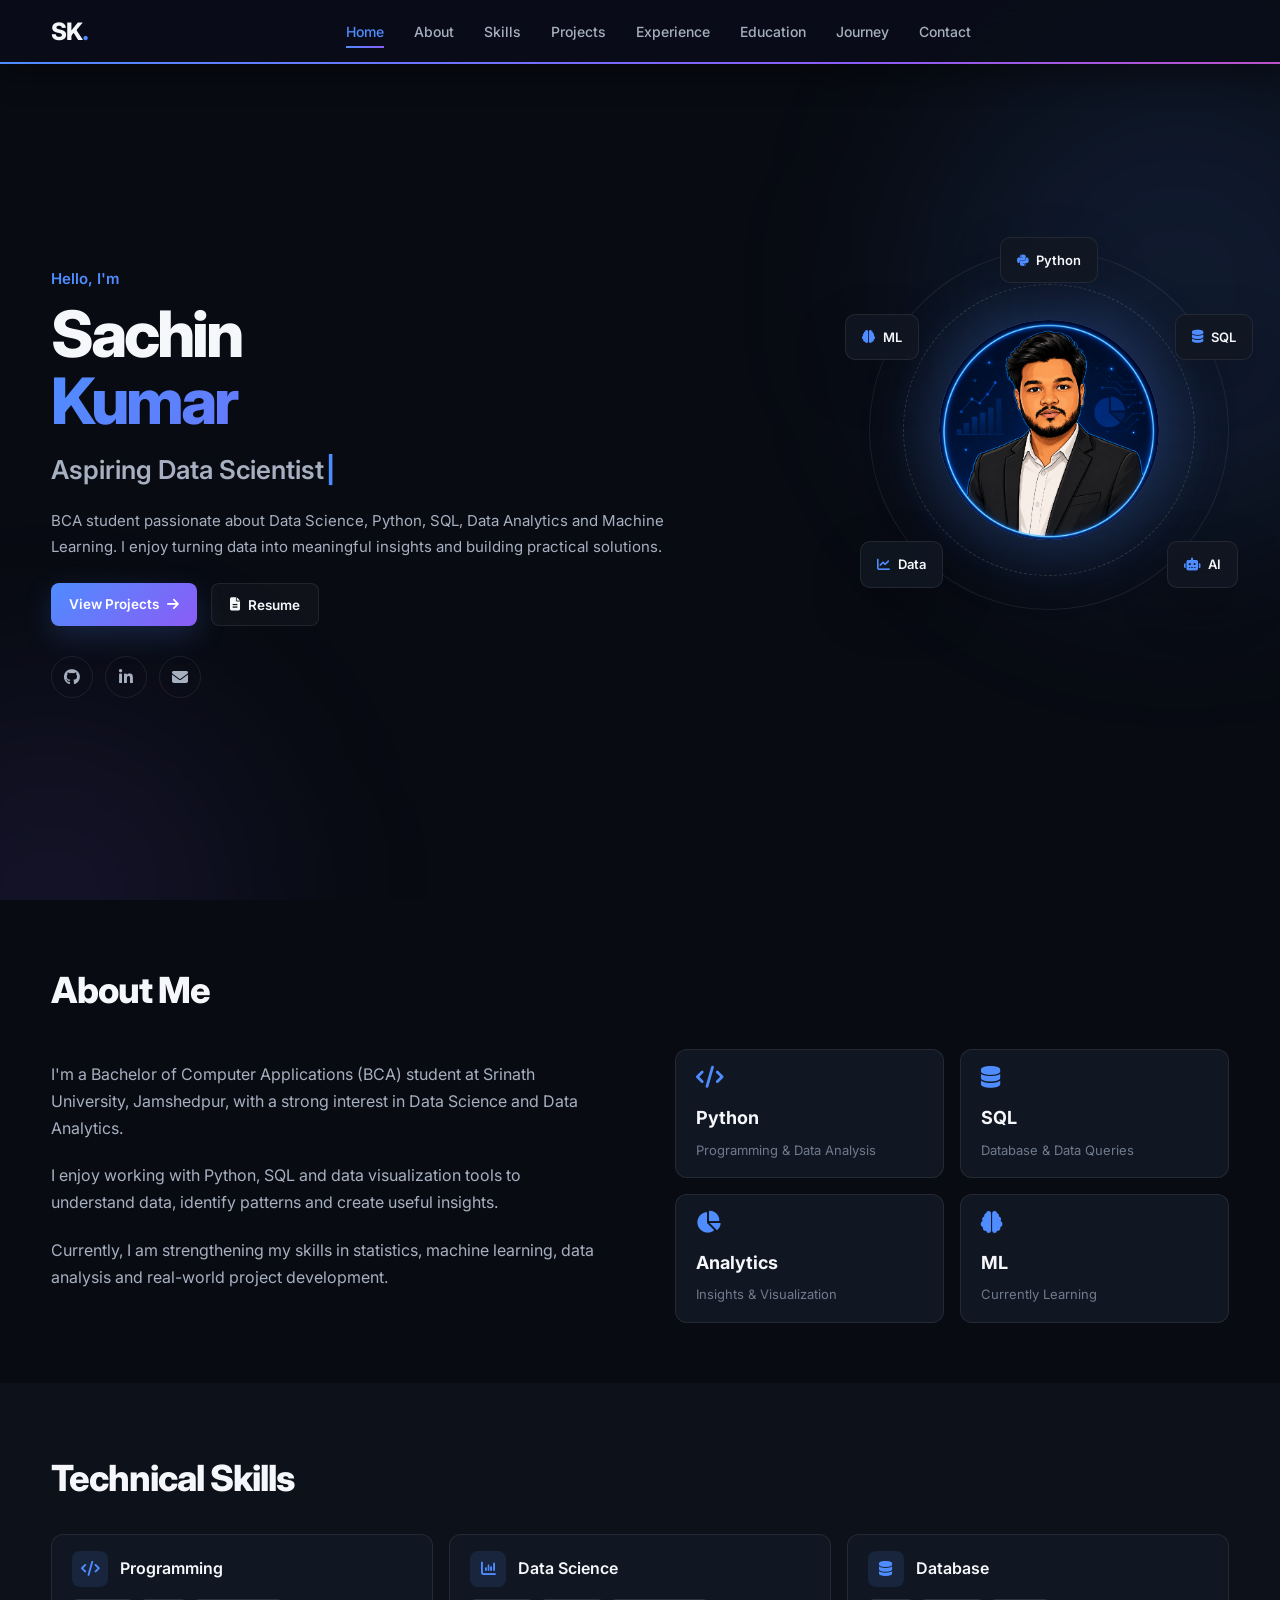
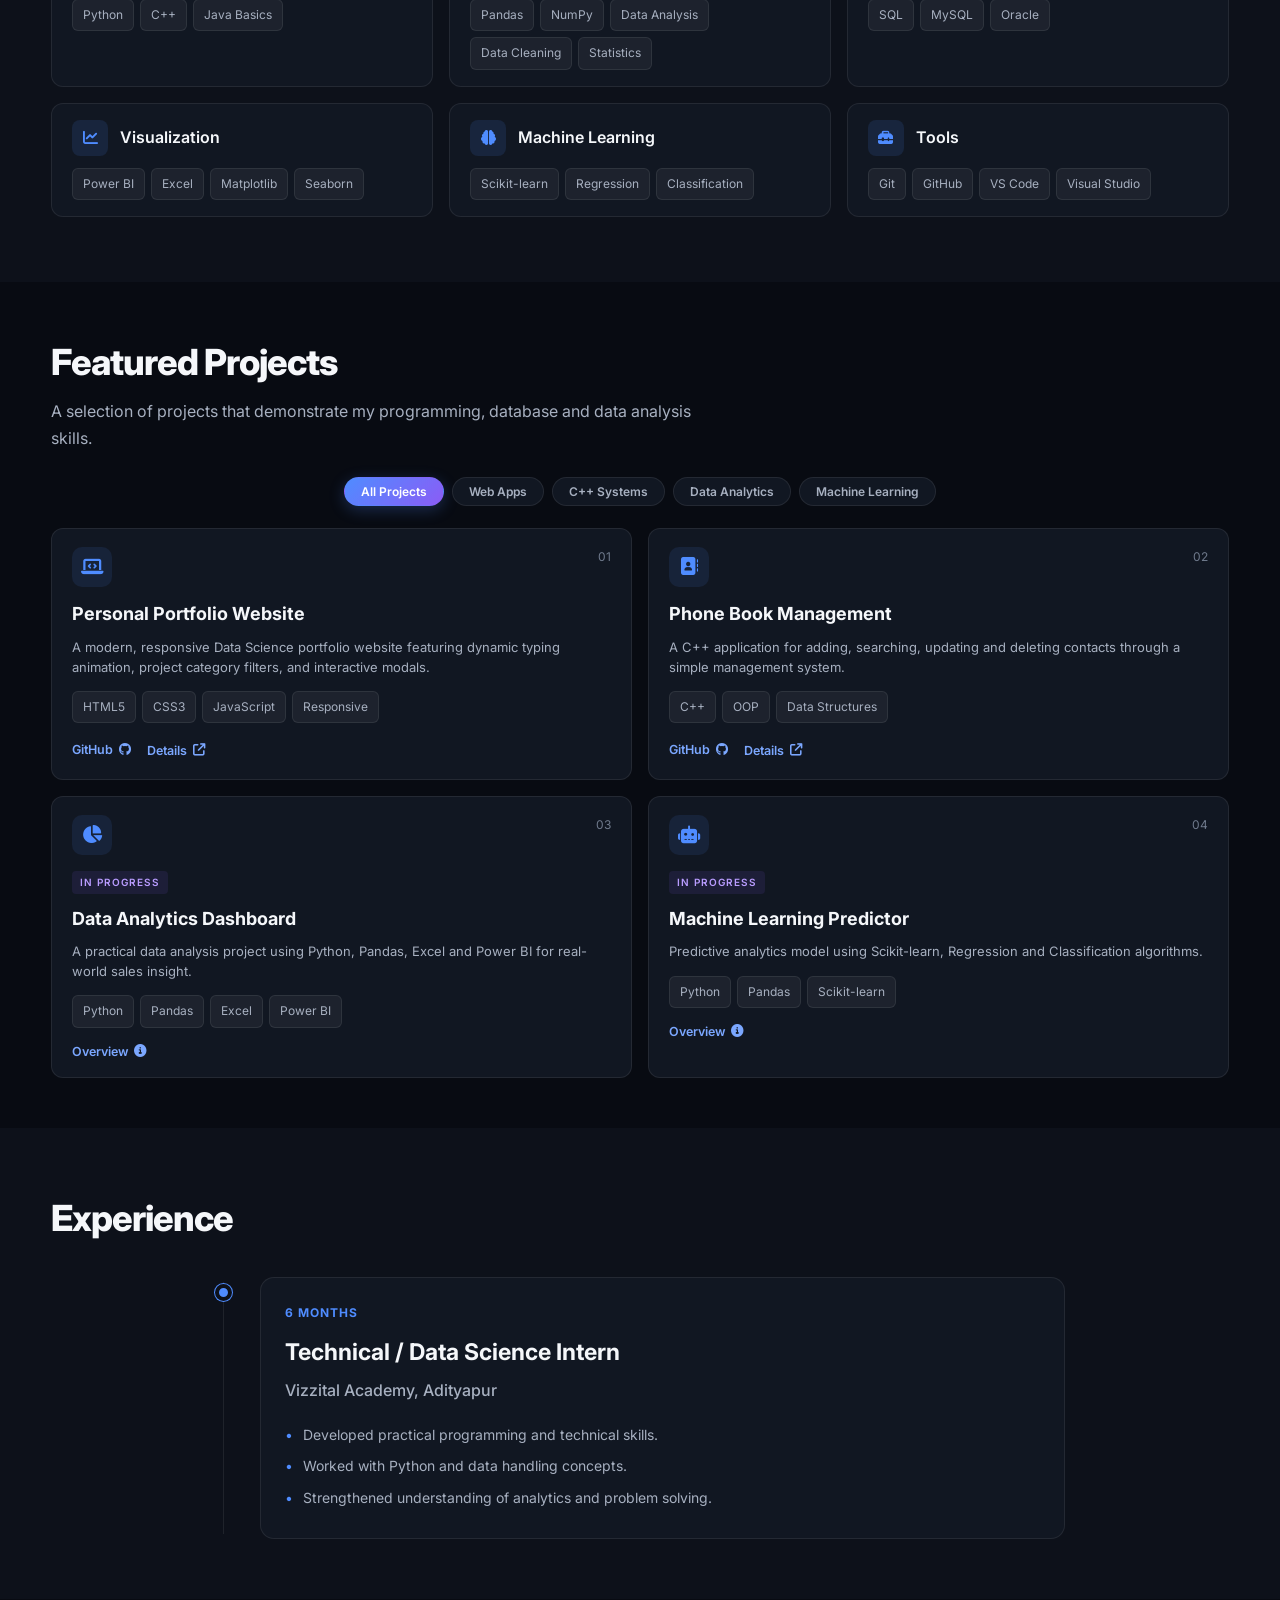
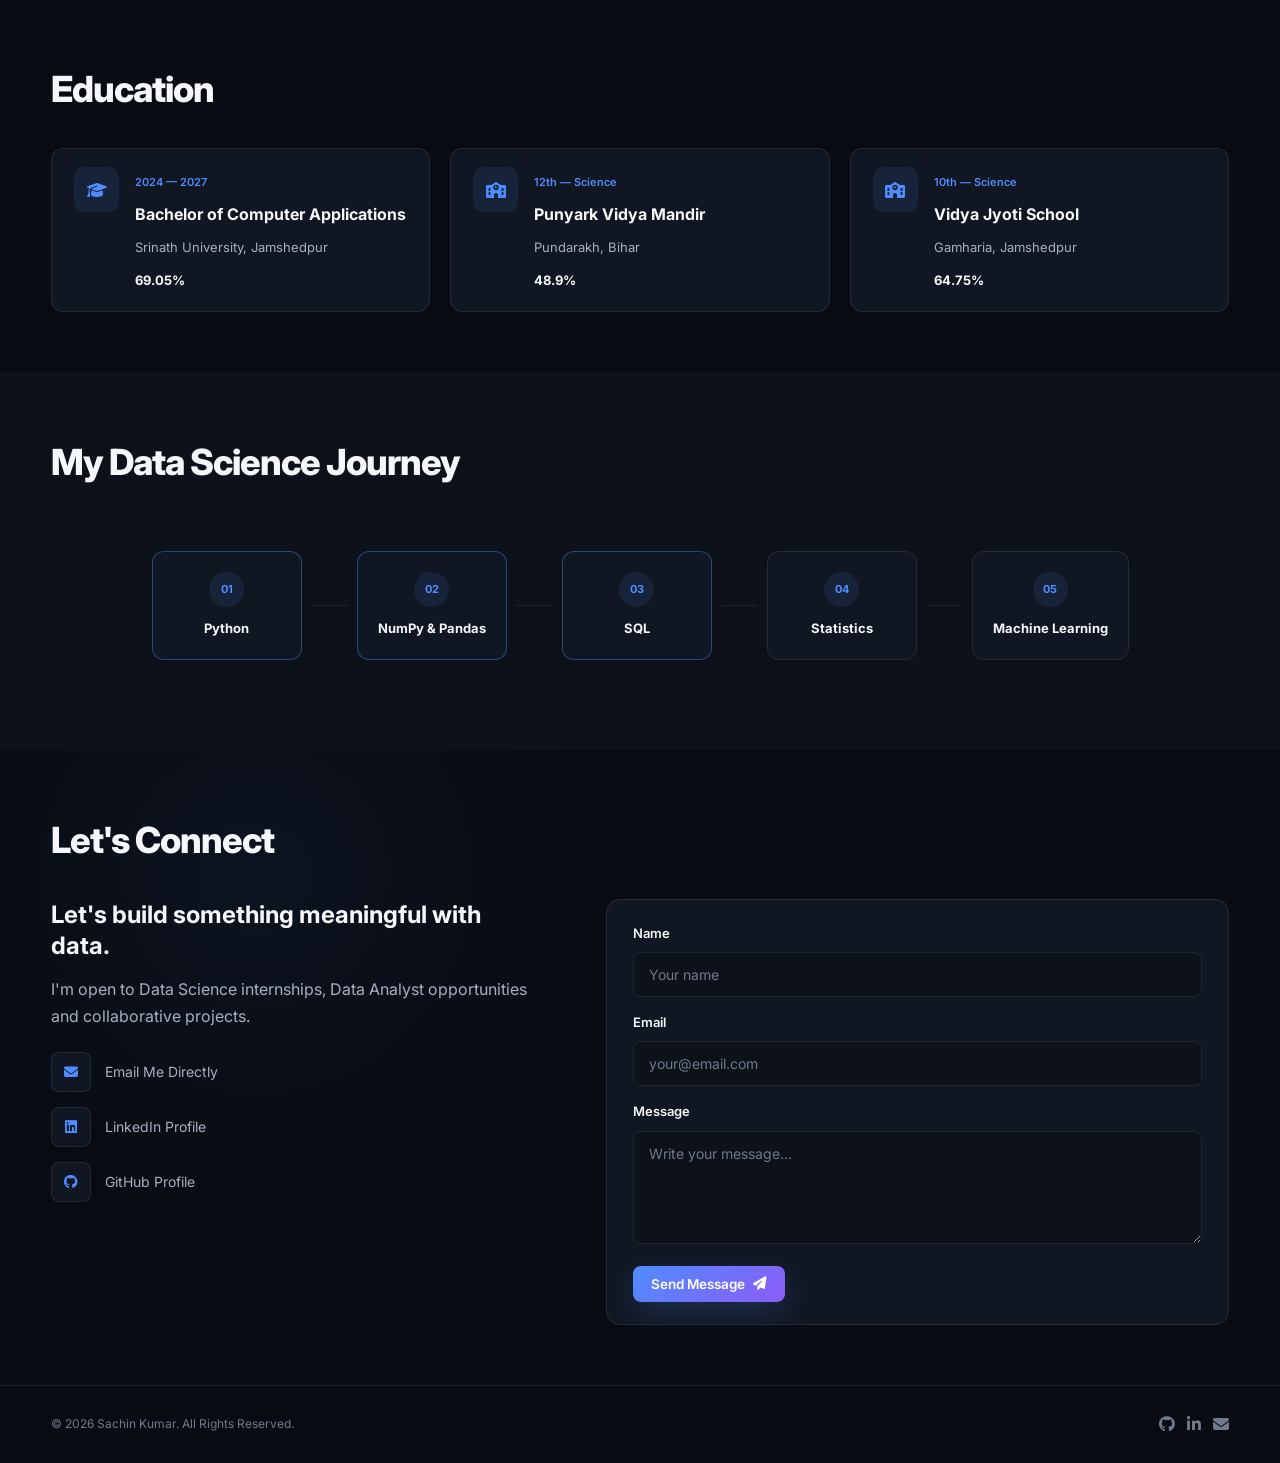
==== index.html @ be19ca69 "updeted links" ====
<!DOCTYPE html>
<html lang="en">

<head>
    <meta charset="UTF-8">
    <meta name="viewport" content="width=device-width, initial-scale=1.0">

    <meta name="description"
        content="Sachin Kumar - Aspiring Data Scientist, BCA Student, Python, SQL and Data Analytics enthusiast.">

    <meta name="keywords" content="Sachin Kumar, Data Scientist, Data Analyst, Python, SQL, Power BI, Machine Learning">

    <meta name="author" content="Sachin Kumar">

    <title>Sachin Kumar | Aspiring Data Scientist</title>

    <!-- Google Font -->
    <link rel="preconnect" href="https://fonts.googleapis.com">
    <link rel="preconnect" href="https://fonts.gstatic.com" crossorigin>
    <link href="https://fonts.googleapis.com/css2?family=Inter:wght@400;500;600;700;800&display=swap" rel="stylesheet">

    <!-- Font Awesome -->
    <link rel="stylesheet" href="https://cdnjs.cloudflare.com/ajax/libs/font-awesome/6.5.2/css/all.min.css">

    <!-- Favicon -->
    <link rel="icon" type="image/svg+xml" href="data:image/svg+xml,<svg xmlns='http://www.w3.org/2000/svg' viewBox='0 0 100 100'><text y='.9em' font-size='90'>📊</text></svg>">

    <!-- CSS -->
    <link rel="stylesheet" href="style.css">
    <!-- SCRIPT -->
    <script src="script.js" defer></script>
</head>

<body>

    <!-- ================= NAVBAR ================= -->

    <header class="header">

        <nav class="navbar container">

            <a href="#home" class="logo">
                SK<span>.</span>
            </a>

            <ul class="nav-links">

                <li><a href="#home" class="active">Home</a></li>
                <li><a href="#about">About</a></li>
                <li><a href="#skills">Skills</a></li>
                <li><a href="#projects">Projects</a></li>
                <li><a href="#experience">Experience</a></li>
                <li><a href="#education">Education</a></li>
                <li><a href="#journey">Journey</a></li>
                <li><a href="#contact">Contact</a></li>

            </ul>

            <div class="nav-actions">
                <button class="menu-btn" aria-label="Open Menu">
                    <i class="fa-solid fa-bars"></i>
                </button>
            </div>

        </nav>

    </header>


    <!-- ================= HERO ================= -->

    <main>

        <section id="home" class="hero">

            <div class="container hero-content">

                <div class="hero-text">

                    <p class="hero-intro">
                        Hello, I'm
                    </p>

                    <h1>
                        Sachin <span>Kumar</span>
                    </h1>

                    <h2>
                        <span id="typed-text">Aspiring Data Scientist</span><span class="typed-cursor">|</span>
                    </h2>

                    <p class="hero-description">
                        BCA student passionate about Data Science, Python,
                        SQL, Data Analytics and Machine Learning. I enjoy
                        turning data into meaningful insights and building
                        practical solutions.
                    </p>

                    <div class="hero-buttons">

                        <a href="#projects" class="btn btn-primary">
                            View Projects
                            <i class="fa-solid fa-arrow-right"></i>
                        </a>

                        <button id="open-resume-btn" class="btn btn-outline" aria-label="View Resume">
                            <i class="fa-solid fa-file-lines"></i>
                            Resume
                        </button>

                    </div>

                    <div class="social-links">

                        <a href="https://github.com/kumarsachin8207548606-ship-it" aria-label="GitHub" target="_blank"
                            rel="noopener noreferrer">
                            <i class="fa-brands fa-github"></i>
                        </a>

                        <a href="https://www.linkedin.com/in/sachin-kumar-235920398/" aria-label="LinkedIn" target="_blank"
                            rel="noopener noreferrer">


                            <i class="fa-brands fa-linkedin-in"></i>
                        </a>

                        <a href="mailto:kumarsachin8207548606@gmail.com" aria-label="Email">
                            <i class="fa-solid fa-envelope"></i>
                        </a>

                    </div>

                </div>


                <!-- Hero Visual -->

                <div class="hero-visual">

                    <div class="profile-card">

                        <div class="profile-circle">

                            <img src="./images/character.png" alt="Sachin Kumar" class="character-img">

                        </div>

                        <div class="floating-card card-python">
                            <i class="fa-brands fa-python"></i>
                            Python
                        </div>

                        <div class="floating-card card-ML">
                            <i class="fa-solid fa-brain"></i>
                            ML
                        </div>

                        <div class="floating-card card-sql">
                            <i class="fa-solid fa-database"></i>
                            SQL
                        </div>

                        <div class="floating-card card-data">
                            <i class="fa-solid fa-chart-line"></i>
                            Data
                        </div>
                        <div class="floating-card card-AI">
                            <i class="fa-solid fa-robot"></i>
                            AI
                        </div>

                    </div>

                </div>

            </div>

        </section>


        <!-- ================= ABOUT ================= -->

        <section id="about" class="section">

            <div class="container">

                <div class="section-heading">

                    <h2>About Me</h2>

                </div>

                <div class="about-grid">

                    <div class="about-text">

                        <p>
                            I'm a Bachelor of Computer Applications (BCA)
                            student at Srinath University, Jamshedpur,
                            with a strong interest in Data Science and
                            Data Analytics.
                        </p>

                        <p>
                            I enjoy working with Python, SQL and data
                            visualization tools to understand data,
                            identify patterns and create useful insights.
                        </p>

                        <p>
                            Currently, I am strengthening my skills in
                            statistics, machine learning, data analysis
                            and real-world project development.
                        </p>

                    </div>

                    <div class="about-highlights">

                        <div class="highlight-card">

                            <i class="fa-solid fa-code"></i>

                            <h3>Python</h3>

                            <p>
                                Programming & Data Analysis
                            </p>

                        </div>

                        <div class="highlight-card">

                            <i class="fa-solid fa-database"></i>

                            <h3>SQL</h3>

                            <p>
                                Database & Data Queries
                            </p>

                        </div>

                        <div class="highlight-card">

                            <i class="fa-solid fa-chart-pie"></i>

                            <h3>Analytics</h3>

                            <p>
                                Insights & Visualization
                            </p>

                        </div>

                        <div class="highlight-card">

                            <i class="fa-solid fa-brain"></i>

                            <h3>ML</h3>

                            <p>
                                Currently Learning
                            </p>

                        </div>

                    </div>

                </div>

            </div>

        </section>


        <!-- ================= SKILLS ================= -->

        <section id="skills" class="section section-dark">

            <div class="container">

                <div class="section-heading">

                    <h2>Technical Skills</h2>

                </div>

                <div class="skills-grid">

                    <div class="skill-category">
                        <div class="skill-header">
                            <div class="skill-icon">
                                <i class="fa-solid fa-code"></i>
                            </div>
                            <h3>Programming</h3>
                        </div>
                        <div class="skill-tags">
                            <span>Python</span>
                            <span>C++</span>
                            <span>Java Basics</span>
                        </div>
                    </div>

                    <div class="skill-category">
                        <div class="skill-header">
                            <div class="skill-icon">
                                <i class="fa-solid fa-chart-column"></i>
                            </div>
                            <h3>Data Science</h3>
                        </div>
                        <div class="skill-tags">
                            <span>Pandas</span>
                            <span>NumPy</span>
                            <span>Data Analysis</span>
                            <span>Data Cleaning</span>
                            <span>Statistics</span>
                        </div>
                    </div>

                    <div class="skill-category">
                        <div class="skill-header">
                            <div class="skill-icon">
                                <i class="fa-solid fa-database"></i>
                            </div>
                            <h3>Database</h3>
                        </div>
                        <div class="skill-tags">
                            <span>SQL</span>
                            <span>MySQL</span>
                            <span>Oracle</span>
                        </div>
                    </div>

                    <div class="skill-category">
                        <div class="skill-header">
                            <div class="skill-icon">
                                <i class="fa-solid fa-chart-line"></i>
                            </div>
                            <h3>Visualization</h3>
                        </div>
                        <div class="skill-tags">
                            <span>Power BI</span>
                            <span>Excel</span>
                            <span>Matplotlib</span>
                            <span>Seaborn</span>
                        </div>
                    </div>

                    <div class="skill-category">
                        <div class="skill-header">
                            <div class="skill-icon">
                                <i class="fa-solid fa-brain"></i>
                            </div>
                            <h3>Machine Learning</h3>
                        </div>
                        <div class="skill-tags">
                            <span>Scikit-learn</span>
                            <span>Regression</span>
                            <span>Classification</span>
                        </div>
                    </div>

                    <div class="skill-category">
                        <div class="skill-header">
                            <div class="skill-icon">
                                <i class="fa-solid fa-toolbox"></i>
                            </div>
                            <h3>Tools</h3>
                        </div>
                        <div class="skill-tags">
                            <span>Git</span>
                            <span>GitHub</span>
                            <span>VS Code</span>
                            <span>Visual Studio</span>
                        </div>
                    </div>

                </div>

            </div>

        </section>


        <!-- ================= PROJECTS ================= -->

        <section id="projects" class="section">

            <div class="container">

                <div class="section-heading">

                    <h2>Featured Projects</h2>

                </div>

                <p class="section-description">
                    A selection of projects that demonstrate my
                    programming, database and data analysis skills.
                </p>

                <!-- Project Filters -->
                <div class="project-filters">
                    <button class="filter-btn active" data-filter="all">All Projects</button>
                    <button class="filter-btn" data-filter="web">Web Apps</button>
                    <button class="filter-btn" data-filter="cpp">C++ Systems</button>
                    <button class="filter-btn" data-filter="data">Data Analytics</button>
                    <button class="filter-btn" data-filter="ml">Machine Learning</button>
                </div>


                <div class="projects-grid">


                    <!-- Project 1 -->

                    <article class="project-card" data-category="web">

                        <div class="project-number">
                            01
                        </div>

                        <div class="project-icon">
                            <i class="fa-solid fa-laptop-code"></i>
                        </div>

                        <h3>
                            Personal Portfolio Website
                        </h3>

                        <p>
                            A modern, responsive Data Science portfolio website
                            featuring dynamic typing animation, project category filters, and interactive modals.
                        </p>

                        <div class="project-tech">

                            <span>HTML5</span>
                            <span>CSS3</span>
                            <span>JavaScript</span>
                            <span>Responsive</span>

                        </div>

                        <div class="project-links">

                            <a href="https://github.com/Sachinkr606/Sachinkr606.github.io" class="project-link" target="_blank" rel="noopener noreferrer">
                                GitHub
                                <i class="fa-brands fa-github"></i>
                            </a>

                            <button class="project-link open-modal-btn" data-project="p1" style="background:none;border:none;cursor:pointer;">
                                Details
                                <i class="fa-solid fa-arrow-up-right-from-square"></i>
                            </button>

                        </div>

                    </article>


                    <!-- Project 2 -->

                    <article class="project-card" data-category="cpp">

                        <div class="project-number">
                            02
                        </div>

                        <div class="project-icon">
                            <i class="fa-solid fa-address-book"></i>
                        </div>

                        <h3>
                            Phone Book Management
                        </h3>

                        <p>
                            A C++ application for adding, searching,
                            updating and deleting contacts through
                            a simple management system.
                        </p>

                        <div class="project-tech">

                            <span>C++</span>
                            <span>OOP</span>
                            <span>Data Structures</span>

                        </div>

                        <div class="project-links">

                            <a href="https://github.com/Sachinkr606/PhoneBook-Management-System.git" class="project-link" target="_blank" rel="noopener noreferrer">
                                GitHub
                                <i class="fa-brands fa-github"></i>
                            </a>

                            <button class="project-link open-modal-btn" data-project="p2" style="background:none;border:none;cursor:pointer;">
                                Details
                                <i class="fa-solid fa-arrow-up-right-from-square"></i>
                            </button>

                        </div>

                    </article>


                    <!-- Project 3 -->

                    <article class="project-card coming-soon" data-category="data">

                        <div class="project-number">
                            03
                        </div>

                        <div class="project-icon">
                            <i class="fa-solid fa-chart-pie"></i>
                        </div>

                        <span class="status">
                            In Progress
                        </span>

                        <h3>
                            Data Analytics Dashboard
                        </h3>

                        <p>
                            A practical data analysis project using
                            Python, Pandas, Excel and Power BI for real-world sales insight.
                        </p>

                        <div class="project-tech">

                            <span>Python</span>
                            <span>Pandas</span>
                            <span>Excel</span>
                            <span>Power BI</span>

                        </div>

                        <div class="project-links">
                            <button class="project-link open-modal-btn" data-project="p3" style="background:none;border:none;cursor:pointer;">
                                Overview
                                <i class="fa-solid fa-circle-info"></i>
                            </button>
                        </div>

                    </article>


                    <!-- Project 4 -->

                    <article class="project-card coming-soon" data-category="ml">

                        <div class="project-number">
                            04
                        </div>

                        <div class="project-icon">
                            <i class="fa-solid fa-robot"></i>
                        </div>

                        <span class="status">
                            In Progress
                        </span>

                        <h3>
                            Machine Learning Predictor
                        </h3>

                        <p>
                            Predictive analytics model using Scikit-learn, Regression and Classification algorithms.
                        </p>

                        <div class="project-tech">

                            <span>Python</span>
                            <span>Pandas</span>
                            <span>Scikit-learn</span>

                        </div>

                        <div class="project-links">
                            <button class="project-link open-modal-btn" data-project="p4" style="background:none;border:none;cursor:pointer;">
                                Overview
                                <i class="fa-solid fa-circle-info"></i>
                            </button>
                        </div>

                    </article>

                </div>

            </div>

        </section>


        <!-- ================= EXPERIENCE ================= -->

        <section id="experience" class="section section-dark">

            <div class="container">

                <div class="section-heading">

                    <h2>Experience</h2>

                </div>

                <div class="timeline">

                    <div class="timeline-item">

                        <div class="timeline-dot"></div>

                        <div class="timeline-content">

                            <span class="timeline-date">
                                6 Months
                            </span>

                            <h3>
                                Technical / Data Science Intern
                            </h3>

                            <h4>
                                Vizzital Academy, Adityapur
                            </h4>

                            <ul>

                                <li>
                                    Developed practical programming
                                    and technical skills.
                                </li>

                                <li>
                                    Worked with Python and data
                                    handling concepts.
                                </li>

                                <li>
                                    Strengthened understanding of
                                    analytics and problem solving.
                                </li>

                            </ul>

                        </div>

                    </div>

                </div>

            </div>

        </section>


        <!-- ================= EDUCATION ================= -->

        <section id="education" class="section">

            <div class="container">

                <div class="section-heading">

                    <h2>Education</h2>

                </div>

                <div class="education-grid">


                    <div class="education-card">

                        <div class="education-icon">

                            <i class="fa-solid fa-graduation-cap"></i>

                        </div>

                        <div>

                            <span class="education-year">
                                2024 — 2027
                            </span>

                            <h3>
                                Bachelor of Computer Applications
                            </h3>

                            <p>
                                Srinath University, Jamshedpur
                            </p>

                            <strong>
                                69.05%
                            </strong>

                        </div>

                    </div>


                    <div class="education-card">

                        <div class="education-icon">

                            <i class="fa-solid fa-school"></i>

                        </div>

                        <div>

                            <span class="education-year">
                                12th — Science
                            </span>

                            <h3>
                                Punyark Vidya Mandir
                            </h3>

                            <p>
                                Pundarakh, Bihar
                            </p>

                            <strong>
                                48.9%
                            </strong>

                        </div>

                    </div>


                    <div class="education-card">

                        <div class="education-icon">

                            <i class="fa-solid fa-school"></i>

                        </div>

                        <div>

                            <span class="education-year">
                                10th — Science
                            </span>

                            <h3>
                                Vidya Jyoti School
                            </h3>

                            <p>
                                Gamharia, Jamshedpur
                            </p>

                            <strong>
                                64.75%
                            </strong>

                        </div>

                    </div>

                </div>

            </div>

        </section>


        <!-- ================= ROADMAP ================= -->

        <section id="journey" class="section section-dark">

            <div class="container">

                <div class="section-heading">

                    <h2>My Data Science Journey</h2>

                </div>

                <div class="roadmap">

                    <div class="roadmap-item active">
                        <span>01</span>
                        <h3>Python</h3>
                    </div>

                    <div class="roadmap-line"></div>

                    <div class="roadmap-item active">
                        <span>02</span>
                        <h3>NumPy & Pandas</h3>
                    </div>

                    <div class="roadmap-line"></div>

                    <div class="roadmap-item active">
                        <span>03</span>
                        <h3>SQL</h3>
                    </div>

                    <div class="roadmap-line"></div>

                    <div class="roadmap-item">
                        <span>04</span>
                        <h3>Statistics</h3>
                    </div>

                    <div class="roadmap-line"></div>

                    <div class="roadmap-item">
                        <span>05</span>
                        <h3>Machine Learning</h3>
                    </div>

                </div>

            </div>

        </section>


        <!-- ================= CONTACT ================= -->

        <section id="contact" class="section contact-section">

            <div class="container">

                <div class="section-heading">

                    <h2>Let's Connect</h2>

                </div>

                <div class="contact-grid">

                    <div class="contact-info">

                        <h3>
                            Let's build something meaningful with data.
                        </h3>

                        <p>
                            I'm open to Data Science internships,
                            Data Analyst opportunities and
                            collaborative projects.
                        </p>

                        <div class="contact-details">

                            <a href="mailto:kumarsachin8207548606@gmail.com" title="Send Email">

                                <i class="fa-solid fa-envelope"></i>

                                <span>
                                    Email Me Directly
                                </span>

                            </a>

                            <a href="https://www.linkedin.com/in/sachin-kumar-235920398/" target="_blank" rel="noopener noreferrer">

                                <i class="fa-brands fa-linkedin"></i>

                                <span>
                                    LinkedIn Profile
                                </span>

                            </a>

                            <a href="https://github.com/kumarsachin8207548606-ship-it" target="_blank" rel="noopener noreferrer">

                                <i class="fa-brands fa-github"></i>

                                <span>
                                    GitHub Profile
                                </span>

                            </a>

                        </div>

                    </div>


                    <form class="contact-form">

                        <div class="form-group">

                            <label for="name">
                                Name
                            </label>

                            <input type="text" id="name" placeholder="Your name" required>

                        </div>


                        <div class="form-group">

                            <label for="email">
                                Email
                            </label>

                            <input type="email" id="email" placeholder="your@email.com" required>

                        </div>


                        <div class="form-group">

                            <label for="message">
                                Message
                            </label>

                            <textarea id="message" rows="5" placeholder="Write your message..." required></textarea>

                        </div>


                        <button type="submit" class="btn btn-primary">

                            Send Message

                            <i class="fa-solid fa-paper-plane"></i>

                        </button>

                    </form>

                </div>

            </div>

        </section>

    </main>


    <!-- ================= FOOTER ================= -->

    <footer class="footer">

        <div class="container footer-content">

            <p>
                © 2026 Sachin Kumar. All Rights Reserved.
            </p>

            <div class="footer-social">

                <!-- GitHub -->
                <a href="https://github.com/kumarsachin8207548606-ship-it"
                   target="_blank"
                   rel="noopener noreferrer"
                   aria-label="GitHub">
                    <i class="fa-brands fa-github"></i>
                </a>

                <!-- LinkedIn -->
                <a href="https://www.linkedin.com/in/sachin-kumar-235920398/"
                   target="_blank"
                   rel="noopener noreferrer"
                   aria-label="LinkedIn">
                    <i class="fa-brands fa-linkedin-in"></i>
                </a>

                <!-- Email -->
                <a href="mailto:kumarsachin8207548606@gmail.com"
                   aria-label="Email">
                    <i class="fa-solid fa-envelope"></i>
                </a>

            </div>

        </div>

    </footer>


    <!-- =========================
         BACK TO TOP
    ========================= -->

    <a
        href="#home"
        class="back-to-top"
        aria-label="Back to top"
    >
        <i class="fa-solid fa-arrow-up"></i>
    </a>

    <!-- =========================
         MODALS & TOASTS
    ========================= -->

    <!-- Project / Resume Modal Overlay -->
    <div class="modal-overlay" id="modal-overlay" aria-hidden="true">
        <div class="modal-container">
            <button class="modal-close-btn" id="modal-close" aria-label="Close modal">
                <i class="fa-solid fa-xmark"></i>
            </button>
            <div id="modal-content">
                <!-- Dynamically loaded content -->
            </div>
        </div>
    </div>

    <!-- Toast Notification Container -->
    <div class="toast-container" id="toast-container"></div>

</body>
</html>
---- style.css ----
/* =========================================================
   SACHIN KUMAR - DATA SCIENCE PORTFOLIO
   Main Stylesheet
========================================================= */

/* =========================
   ROOT VARIABLES
========================= */

:root {
    --bg: #080b12;
    --bg-secondary: #0d111a;
    --card: #111722;
    --card-hover: #151d2b;
    --header-bg: rgba(10, 14, 26, 0.92);

    --text: #f5f7fa;
    --text-secondary: #a7b0c0;
    --text-muted: #6f7a8c;

    --primary: #4f8cff;
    --primary-light: #7ba7ff;
    --secondary: #8b5cf6;

    --border: rgba(255, 255, 255, 0.08);

    --gradient: linear-gradient(135deg,
            #4f8cff,
            #8b5cf6);

    --container: 1180px;

    --transition: 0.3s ease;

    --shadow:
        0 20px 50px rgba(0, 0, 0, 0.25);
}



/* =========================
   RESET
========================= */

* {
    margin: 0;
    padding: 0;
    box-sizing: border-box;
}

html {
    scroll-behavior: smooth;
    scroll-padding-top: 90px;
}

body {
    font-family: "Inter", sans-serif;
    background: var(--bg);
    color: var(--text);
    line-height: 1.7;
    overflow-x: hidden;
}

a {
    color: inherit;
    text-decoration: none;
}

ul {
    list-style: none;
}

button,
input,
textarea {
    font-family: inherit;
}

img {
    max-width: 100%;
    display: block;
}


/* =========================
   COMMON
========================= */

.container {
    width: min(92%, var(--container));
    margin: auto;
}

.section {
    padding: 60px 0;
    position: relative;
}

.section-dark {
    background: var(--bg-secondary);
}

.section-heading {
    display: flex;
    align-items: center;
    gap: 14px;
    margin-bottom: 28px;
}

.section-heading span {
    font-size: 13px;
    color: var(--primary);
    font-weight: 700;
    letter-spacing: 2px;
}

.section-heading h2 {
    font-size: clamp(26px, 3.5vw, 36px);
    font-weight: 800;
    letter-spacing: -1px;
}

.section-description {
    max-width: 650px;
    margin-top: -15px;
    margin-bottom: 25px;
    color: var(--text-secondary);
}


/* =========================
   HEADER
========================= */

.header {
    position: fixed;
    top: 0;
    left: 0;
    width: 100%;
    z-index: 1000;

    background: var(--header-bg);

    backdrop-filter: blur(20px);
    -webkit-backdrop-filter: blur(20px);

    box-shadow: 0 10px 30px rgba(0, 0, 0, 0.4);
    transition: background-color 0.3s ease, box-shadow 0.3s ease;
}

.header::after {
    content: "";
    position: absolute;
    bottom: 0;
    left: 0;
    width: 100%;
    height: 2px;
    background: linear-gradient(90deg, #4f8cff, #8b5cf6, #ec4899, #4f8cff);
    background-size: 200% 100%;
    animation: navGradientShift 6s linear infinite;
}

@keyframes navGradientShift {
    0% {
        background-position: 0% 50%;
    }
    50% {
        background-position: 100% 50%;
    }
    100% {
        background-position: 0% 50%;
    }
}

.navbar {
    height: 64px;

    display: flex;
    align-items: center;
    justify-content: space-between;
}

.logo {
    font-size: 24px;
    font-weight: 800;
    letter-spacing: -1px;
    color: var(--text);
}

.logo span {
    color: var(--primary);
}

.nav-links {
    display: flex;
    align-items: center;
    gap: 30px;
}

.nav-links a {
    position: relative;

    color: var(--text-secondary);

    font-size: 14px;
    font-weight: 500;

    transition: var(--transition);
}

.nav-links a:hover,
.nav-links a.active {
    color: var(--primary);
}

.nav-links a::after {
    content: "";

    position: absolute;

    width: 0;
    height: 2px;

    left: 0;
    bottom: -8px;

    background: var(--gradient);

    transition: var(--transition);
}

.nav-links a:hover::after,
.nav-links a.active::after {
    width: 100%;
}

.nav-actions {
    display: flex;
    align-items: center;
    gap: 12px;
}



.menu-btn {
    display: none;

    border: none;
    background: transparent;

    color: var(--text);

    font-size: 23px;
    cursor: pointer;
}


/* =========================
   HERO
========================= */

.hero {
    min-height: 100vh;

    display: flex;
    align-items: center;

    position: relative;

    padding-top: 64px;

    overflow: hidden;
}

.hero::before {
    content: "";

    position: absolute;

    width: 500px;
    height: 500px;

    top: 5%;
    right: -150px;

    background: rgba(79, 140, 255, 0.12);

    filter: blur(100px);

    border-radius: 50%;
}

.hero::after {
    content: "";

    position: absolute;

    width: 400px;
    height: 400px;

    bottom: -200px;
    left: -150px;

    background: rgba(139, 92, 246, 0.1);

    filter: blur(100px);

    border-radius: 50%;
}

.hero-content {
    display: grid;

    grid-template-columns: 1.1fr 0.9fr;

    align-items: center;

    gap: 60px;

    position: relative;
    z-index: 2;
}

.hero-intro {
    color: var(--primary);

    font-size: 15px;
    font-weight: 600;

    margin-bottom: 8px;
}

.hero h1 {
    font-size: clamp(38px, 5.5vw, 64px);

    line-height: 1.05;

    font-weight: 800;

    letter-spacing: -3px;

    margin-bottom: 14px;
}

.hero h1 span {
    display: block;

    background: var(--gradient);

    -webkit-background-clip: text;
    background-clip: text;

    color: transparent;
}

.hero h2 {
    font-size: clamp(18px, 2.5vw, 26px);

    color: var(--text-secondary);

    font-weight: 600;

    margin-bottom: 16px;
}

.hero-description {
    max-width: 650px;

    color: var(--text-secondary);

    font-size: 15px;

    margin-bottom: 24px;
}

.hero-buttons {
    display: flex;

    gap: 14px;

    flex-wrap: wrap;
}


/* =========================
   BUTTONS
========================= */

.btn {
    display: inline-flex;

    align-items: center;
    justify-content: center;

    gap: 8px;

    padding: 10px 18px;

    border-radius: 8px;

    font-size: 13.5px;

    font-weight: 600;

    cursor: pointer;

    transition: var(--transition);
}

.btn-primary {
    background: var(--gradient);

    color: white;

    box-shadow:
        0 10px 30px rgba(79, 140, 255, 0.2);
}

.btn-primary:hover {
    transform: translateY(-3px);

    box-shadow:
        0 15px 35px rgba(79, 140, 255, 0.3);
}

.btn-outline {
    border: 1px solid var(--border);

    color: var(--text);

    background: rgba(255, 255, 255, 0.03);
}

.btn-outline:hover {
    border-color: var(--primary);

    background: rgba(79, 140, 255, 0.08);

    transform: translateY(-3px);
}


/* =========================
   SOCIAL LINKS
========================= */

.social-links {
    display: flex;

    gap: 12px;

    margin-top: 30px;
}

.social-links a {
    width: 42px;
    height: 42px;

    display: flex;

    align-items: center;
    justify-content: center;

    border: 1px solid var(--border);

    border-radius: 50%;

    color: var(--text-secondary);

    transition: var(--transition);
}

.social-links a:hover {
    color: white;

    background: var(--gradient);

    border-color: transparent;

    transform: translateY(-4px);
}


/* =========================
   HERO VISUAL
========================= */

.hero-visual {
    display: flex;

    justify-content: flex-end;
    align-items: center;
    align-self: flex-start;
    margin-top: -16px;
}

.profile-card {
    position: relative;

    width: 360px;
    height: 360px;

    display: flex;

    align-items: center;
    justify-content: center;

    border-radius: 50%;

    background:
        radial-gradient(circle,
            rgba(79, 140, 255, 0.14),
            transparent 65%);

    border: 1px solid var(--border);
}

.profile-card::before {
    content: "";

    position: absolute;

    width: 290px;
    height: 290px;

    border-radius: 50%;

    border: 1px dashed rgba(255, 255, 255, 0.15);

    animation: rotate 20s linear infinite;
}

.profile-circle {
    width: 220px;
    height: 220px;
    border-radius: 50%;
    overflow: hidden;

    display: flex;
    align-items: center;
    justify-content: center;

    background: var(--gradient);

    box-shadow:
        0 0 80px rgba(79, 140, 255, 0.25);
}

.character-img {
    width: 100%;
    height: 100%;

    object-fit: cover;
    object-position: center;

    display: block;
}

.profile-placeholder {
    width: 205px;
    height: 205px;

    border-radius: 50%;

    display: flex;

    align-items: center;
    justify-content: center;

    background: var(--bg);

    color: var(--primary-light);

    font-size: 60px;

    font-weight: 800;
}


/* =========================
   FLOATING CARDS
========================= */

.floating-card {
    position: absolute;

    padding: 11px 16px;

    display: flex;

    align-items: center;

    gap: 8px;

    background: rgba(17, 23, 34, 0.9);

    border: 1px solid var(--border);

    border-radius: 10px;

    box-shadow: var(--shadow);

    font-size: 13px;

    font-weight: 600;

    backdrop-filter: blur(10px);
}

.floating-card i {
    color: var(--primary);
}
/* Add this to all cards to ensure their centers align with the percentages */
.card-python, .card-sql, .card-data, .card-ML, .card-AI {
    position: absolute;
}

/* 5-Point Pentagonal Distribution around the Circle (Equal 72-degree Spacing) */

/* 1. Top (12 o'clock / -90 deg) */
.card-python {
    top: -14px;
    left: 50%;
    transform: translateX(-50%);
    animation: float-top 4s ease-in-out infinite 0s;
}

/* 2. Top-Right (-18 deg) */
.card-sql {
    top: 24%;
    right: -25px;
    transform: translateY(-50%);
    animation: float-side 4s ease-in-out infinite 0.8s;
}

/* 3. Bottom-Right (54 deg) */
.card-AI {
    bottom: 6%;
    right: -10px;
    animation: float-base 4s ease-in-out infinite 1.6s;
}

/* 4. Bottom-Left (126 deg) */
.card-data {
    bottom: 6%;
    left: -10px;
    animation: float-base 4s ease-in-out infinite 2.4s;
}

/* 5. Top-Left (198 deg) */
.card-ML {
    top: 24%;
    left: -25px;
    transform: translateY(-50%);
    animation: float-side 4s ease-in-out infinite 3.2s;
}


/* =========================
   SCROLL DOWN
========================= */

.scroll-down {
    position: absolute;

    bottom: 30px;

    left: 50%;

    transform: translateX(-50%);

    display: flex;

    flex-direction: column;

    align-items: center;

    gap: 6px;

    color: var(--text-muted);

    font-size: 11px;

    letter-spacing: 1px;
}

.scroll-down i {
    color: var(--primary);

    animation: bounce 1.5s infinite;
}


/* =========================
   ABOUT
========================= */

.about-grid {
    display: grid;

    grid-template-columns: 1fr 1fr;

    gap: 70px;

    align-items: center;
}

.about-text p {
    color: var(--text-secondary);

    margin-bottom: 20px;

    font-size: 16px;
}

.about-highlights {
    display: grid;

    grid-template-columns: repeat(2, 1fr);

    gap: 16px;
}

.highlight-card {
    padding: 16px 20px;

    background: var(--card);

    border: 1px solid var(--border);

    border-radius: 12px;

    transition: var(--transition);
}

.highlight-card:hover {
    transform: translateY(-5px);

    background: var(--card-hover);

    border-color: rgba(79, 140, 255, 0.35);
}

.highlight-card i {
    font-size: 22px;

    color: var(--primary);

    margin-bottom: 15px;
}

.highlight-card h3 {
    font-size: 18px;

    margin-bottom: 5px;
}

.highlight-card p {
    color: var(--text-muted);

    font-size: 13px;
}


#skills {
    padding: 65px 0;
}

#skills .section-heading {
    margin-bottom: 25px;
}

.skills-grid {
    display: grid;
    grid-template-columns: repeat(3, 1fr);
    gap: 16px;
}

.skill-category {
    padding: 16px 20px;
    background: var(--card);
    border: 1px solid var(--border);
    border-radius: 12px;
    transition: var(--transition);
}

.skill-category:hover {
    transform: translateY(-3px);
    border-color: rgba(79, 140, 255, 0.4);
    box-shadow: 0 8px 24px rgba(0, 0, 0, 0.25);
}

.skill-header {
    display: flex;
    align-items: center;
    gap: 12px;
    margin-bottom: 12px;
}

.skill-icon {
    width: 36px;
    height: 36px;
    display: flex;
    align-items: center;
    justify-content: center;
    border-radius: 8px;
    background: rgba(79, 140, 255, 0.12);
    color: var(--primary);
    font-size: 15px;
    flex-shrink: 0;
}

.skill-category h3 {
    font-size: 16px;
    font-weight: 600;
    margin-bottom: 0;
}

.skill-tags {
    display: flex;
    flex-wrap: wrap;
    gap: 6px;
}

.skill-tags span,
.project-tech span {
    padding: 5px 10px;
    border-radius: 6px;
    background: rgba(255, 255, 255, 0.05);
    border: 1px solid var(--border);
    color: var(--text-secondary);
    font-size: 12px;
}


/* =========================
   PROJECTS
========================= */

#projects {
    padding: 50px 0;
}

#projects .section-heading {
    margin-bottom: 20px;
}

.projects-grid {
    display: grid;
    grid-template-columns: repeat(2, 1fr);
    gap: 16px;
}

.project-card {
    position: relative;
    padding: 18px 20px;
    background: var(--card);
    border: 1px solid var(--border);
    border-radius: 12px;
    overflow: hidden;
    transition: var(--transition);
}

.project-card::before {
    content: "";

    position: absolute;

    top: 0;
    left: 0;

    width: 100%;
    height: 3px;

    background: var(--gradient);

    transform: scaleX(0);

    transform-origin: left;

    transition: var(--transition);
}

.project-card:hover {
    transform: translateY(-5px);

    box-shadow: var(--shadow);
}

.project-card:hover::before {
    transform: scaleX(1);
}

.project-number {
    position: absolute;
    top: 18px;
    right: 20px;
    font-size: 12px;
    color: var(--text-muted);
}

.project-icon {
    width: 40px;
    height: 40px;
    display: flex;
    align-items: center;
    justify-content: center;
    margin-bottom: 12px;
    border-radius: 10px;
    background: rgba(79, 140, 255, 0.1);
    color: var(--primary);
    font-size: 18px;
}

.project-card h3 {
    font-size: 18px;
    margin-bottom: 8px;
}

.project-card p {
    color: var(--text-secondary);
    font-size: 13px;
    line-height: 1.5;
    margin-bottom: 14px;
}

.project-tech {
    display: flex;
    flex-wrap: wrap;
    gap: 6px;
    margin-bottom: 16px;
}

.project-links {
    display: flex;
    gap: 16px;
}

.project-link {
    display: inline-flex;
    align-items: center;
    gap: 6px;
    color: var(--primary-light);
    font-size: 12.5px;
    font-weight: 600;
}

.project-link:hover {
    color: white;
}

.status {
    display: inline-block;
    margin-bottom: 10px;
    padding: 3px 8px;
    border-radius: 4px;
    background: rgba(139, 92, 246, 0.1);
    color: #b99cff;
    font-size: 10px;
    font-weight: 600;
    text-transform: uppercase;
    letter-spacing: 1px;
}


/* =========================
   EXPERIENCE
========================= */

.timeline {
    position: relative;

    max-width: 850px;

    margin: auto;
}

.timeline::before {
    content: "";

    position: absolute;

    left: 8px;
    top: 5px;
    bottom: 5px;

    width: 1px;

    background: var(--border);
}

.timeline-item {
    position: relative;

    padding-left: 45px;
}

.timeline-dot {
    position: absolute;

    left: 0;
    top: 7px;

    width: 17px;
    height: 17px;

    border-radius: 50%;

    background: var(--primary);

    border: 4px solid var(--bg-secondary);

    box-shadow:
        0 0 0 1px var(--primary);
}

.timeline-content {
    padding: 20px 24px;

    background: var(--card);

    border: 1px solid var(--border);

    border-radius: 14px;
}

.timeline-date {
    display: inline-block;

    margin-bottom: 10px;

    color: var(--primary);

    font-size: 12px;

    font-weight: 700;

    text-transform: uppercase;

    letter-spacing: 1px;
}

.timeline-content h3 {
    font-size: 23px;

    margin-bottom: 5px;
}

.timeline-content h4 {
    color: var(--text-secondary);

    font-weight: 500;

    margin-bottom: 18px;
}

.timeline-content li {
    position: relative;

    padding-left: 18px;

    color: var(--text-secondary);

    font-size: 14px;

    margin-bottom: 8px;
}

.timeline-content li::before {
    content: "•";

    position: absolute;

    left: 0;

    color: var(--primary);
}


/* =========================
   EDUCATION
========================= */

.education-grid {
    display: grid;

    grid-template-columns:
        repeat(3, 1fr);

    gap: 20px;
}

.education-card {
    display: flex;

    gap: 16px;

    padding: 18px 22px;

    background: var(--card);

    border: 1px solid var(--border);

    border-radius: 12px;

    transition: var(--transition);
}

.education-card:hover {
    transform: translateY(-5px);

    border-color: rgba(79, 140, 255, 0.35);
}

.education-icon {
    min-width: 45px;
    height: 45px;

    display: flex;

    align-items: center;
    justify-content: center;

    border-radius: 10px;

    background: rgba(79, 140, 255, 0.1);

    color: var(--primary);
}

.education-year {
    color: var(--primary);

    font-size: 11px;

    font-weight: 600;
}

.education-card h3 {
    font-size: 16px;

    margin: 7px 0;
}

.education-card p {
    color: var(--text-secondary);

    font-size: 13px;

    margin-bottom: 8px;
}

.education-card strong {
    font-size: 13px;

    color: var(--text);
}


/* =========================
   ROADMAP
========================= */

.roadmap {
    display: flex;

    align-items: center;

    justify-content: center;

    gap: 10px;

    overflow-x: auto;

    padding: 30px 0;
}

.roadmap-item {
    min-width: 150px;

    text-align: center;

    padding: 20px;

    background: var(--card);

    border: 1px solid var(--border);

    border-radius: 12px;
}

.roadmap-item.active {
    border-color: rgba(79, 140, 255, 0.4);
}

.roadmap-item span {
    display: flex;

    width: 35px;
    height: 35px;

    align-items: center;
    justify-content: center;

    margin: auto auto 10px;

    border-radius: 50%;

    background: rgba(79, 140, 255, 0.1);

    color: var(--primary);

    font-size: 11px;

    font-weight: 700;
}

.roadmap-item h3 {
    font-size: 13px;
}

.roadmap-line {
    width: 35px;
    height: 1px;

    background: var(--border);

    flex-shrink: 0;
}


/* =========================
   CONTACT
========================= */

.contact-section {
    background:
        radial-gradient(circle at 20% 20%,
            rgba(79, 140, 255, 0.06),
            transparent 30%);
}
.contact-grid {
    display: grid;

    grid-template-columns: 0.9fr 1.1fr;

    gap: 45px;
}

.contact-info h3 {
    max-width: 450px;

    font-size: 24px;

    line-height: 1.3;

    margin-bottom: 14px;
}

.contact-info>p {
    max-width: 500px;

    color: var(--text-secondary);

    margin-bottom: 22px;
}

.contact-details {
    display: flex;

    flex-direction: column;

    gap: 15px;
}

.contact-details a {
    display: flex;

    align-items: center;

    gap: 14px;

    color: var(--text-secondary);

    font-size: 14px;

    transition: var(--transition);
}

.contact-details a:hover {
    color: var(--primary);
}

.contact-details i {
    width: 40px;
    height: 40px;

    display: flex;

    align-items: center;
    justify-content: center;

    border-radius: 8px;

    background: var(--card);

    border: 1px solid var(--border);

    color: var(--primary);
}


/* =========================
   CONTACT FORM
======================== */

.contact-form {
    padding: 22px 26px;

    background: var(--card);

    border: 1px solid var(--border);

    border-radius: 14px;
}

.form-group {
    margin-bottom: 14px;
}

.form-group label {
    display: block;

    margin-bottom: 8px;

    font-size: 13px;

    font-weight: 600;
}

.form-group input,
.form-group textarea {
    width: 100%;

    padding: 13px 15px;

    background: var(--bg-secondary);

    border: 1px solid var(--border);

    border-radius: 8px;

    outline: none;

    color: var(--text);

    font-size: 14px;

    transition: var(--transition);
}

.form-group textarea {
    resize: vertical;
}

.form-group input::placeholder,
.form-group textarea::placeholder {
    color: var(--text-muted);
}

.form-group input:focus,
.form-group textarea:focus {
    border-color: var(--primary);

    box-shadow:
        0 0 0 3px rgba(79, 140, 255, 0.08);
}

.contact-form .btn {
    border: none;
}

.form-status {
    margin-top: 15px;
    padding: 12px 16px;
    border-radius: 8px;
    font-size: 13px;
    font-weight: 500;
    display: none;
}

.form-status.success {
    background: rgba(34, 197, 94, 0.12);
    border: 1px solid rgba(34, 197, 94, 0.35);
    color: #4ade80;
}

.form-status.error {
    background: rgba(239, 68, 68, 0.12);
    border: 1px solid rgba(239, 68, 68, 0.35);
    color: #f87171;
}


/* =========================
   FOOTER
========================= */

.footer {
    padding: 25px 0;

    border-top: 1px solid var(--border);

    background: var(--bg);
}

.footer-content {
    display: flex;

    align-items: center;

    justify-content: space-between;
}

.footer p {
    color: var(--text-muted);

    font-size: 12px;
}

.footer-social {
    display: flex;

    gap: 12px;
}

.footer-social a {
    color: var(--text-muted);

    transition: var(--transition);
}

.footer-social a:hover {
    color: var(--primary);
}


/* =========================
   BACK TO TOP
========================= */

.back-to-top {
    position: fixed;

    right: 25px;
    bottom: 25px;

    width: 42px;
    height: 42px;

    display: flex;

    align-items: center;
    justify-content: center;

    background: var(--gradient);

    color: white;

    border-radius: 9px;

    opacity: 0;
    visibility: hidden;

    transform: translateY(15px);

    transition: var(--transition);

    z-index: 500;
}

.back-to-top.show {
    opacity: 1;
    visibility: visible;

    transform: translateY(0);
}


/* =========================
   ANIMATIONS
========================= */

@keyframes float-top {
    0%, 100% {
        transform: translate(-50%, 0);
    }
    50% {
        transform: translate(-50%, -8px);
    }
}

@keyframes float-side {
    0%, 100% {
        transform: translate(0, -50%);
    }
    50% {
        transform: translate(0, calc(-50% - 8px));
    }
}

@keyframes float-base {
    0%, 100% {
        transform: translateY(0);
    }
    50% {
        transform: translateY(-8px);
    }
}

@keyframes bounce {

    0%,
    100% {
        transform: translateY(0);
    }

    50% {
        transform: translateY(7px);
    }
}

@keyframes rotate {

    from {
        transform: rotate(0deg);
    }

    to {
        transform: rotate(360deg);
    }
}


/* =========================
   RESPONSIVE - TABLET
========================= */

@media (max-width: 950px) {

    .nav-links {
        position: absolute;

        top: 64px;
        left: 0;

        width: 100%;

        padding: 25px;

        display: none;

        flex-direction: column;

        align-items: flex-start;

        gap: 20px;

        background: rgba(10, 14, 26, 0.96);
        backdrop-filter: blur(20px);
        -webkit-backdrop-filter: blur(20px);

        border-bottom: 2px solid transparent;
        border-image: linear-gradient(90deg, #4f8cff, #8b5cf6, #ec4899) 1;
    }

    .nav-links.show {
        display: flex;
    }

    .menu-btn {
        display: block;
    }

    .hero-content {
        grid-template-columns: 1fr;

        text-align: center;
    }

    .hero-text {
        order: 1;
    }

    .hero-visual {
        order: 0;
        justify-content: center;
        width: 100%;
    }

    .hero-description {
        margin-left: auto;
        margin-right: auto;
    }

    .hero-buttons,
    .social-links {
        justify-content: center;
    }

    .profile-card {
        width: 300px;
        height: 300px;
        margin: 0 auto;
    }

    .profile-circle {
        width: 180px;
        height: 180px;
    }

    .profile-placeholder {
        width: 165px;
        height: 165px;

        font-size: 45px;
    }

    .skills-grid,
    .education-grid {
        grid-template-columns:
            repeat(2, 1fr);
    }

    .contact-grid {
        grid-template-columns: 1fr;

        gap: 40px;
    }
}


/* =========================
   RESPONSIVE - MOBILE
========================= */

@media (max-width: 650px) {

    .section {
        padding: 80px 0;
    }

    .section-heading {
        margin-bottom: 35px;
    }

    .section-heading h2 {
        font-size: 30px;
    }

    .hero {
        padding-top: 100px;
    }

    .hero h1 {
        font-size: 48px;

        letter-spacing: -2.5px;
    }

    .hero h2 {
        font-size: 22px;
    }

    .hero-description {
        font-size: 14px;
    }

    .profile-card {
        width: 250px;
        height: 250px;
        margin: 0 auto;
    }

    .profile-card::before {
        width: 210px;
        height: 210px;
    }

    .profile-circle {
        width: 150px;
        height: 150px;
    }

    .profile-placeholder {
        width: 138px;
        height: 138px;

        font-size: 35px;
    }

    .floating-card {
        padding: 8px 11px;

        font-size: 10px;
    }

    .card-python {
        top: -10px;
        left: 50%;
        transform: translateX(-50%);
    }

    .card-ML {
        top: 22%;
        left: -15px;
    }

    .card-data {
        bottom: 4%;
        left: -8px;
    }

    .card-sql {
        top: 22%;
        right: -15px;
    }

    .card-AI {
        bottom: 4%;
        right: -8px;
    }

    .about-grid {
        grid-template-columns: 1fr;

        gap: 35px;
    }

    .about-highlights {
        grid-template-columns: 1fr 1fr;
    }

    .skills-grid,
    .projects-grid,
    .education-grid {
        grid-template-columns: 1fr;
    }

    .project-card {
        padding: 25px;
    }

    .timeline-content {
        padding: 22px;
    }

    .roadmap {
        justify-content: flex-start;
    }

    .roadmap-line {
        display: none;
    }

    .contact-form {
        padding: 22px;
    }

    .contact-info h3 {
        font-size: 25px;
    }

    .footer-content {
        flex-direction: column;

        gap: 15px;

        text-align: center;
    }

    .back-to-top {
        right: 15px;
        bottom: 15px;
    }
}


.typed-cursor {
    display: inline-block;
    color: var(--primary);
    font-weight: 700;
    margin-left: 2px;
    animation: blink 0.8s infinite;
}

@keyframes blink {
    0%, 100% { opacity: 1; }
    50% { opacity: 0; }
}

/* Project Filter Tabs */
.project-filters {
    display: flex;
    justify-content: center;
    align-items: center;
    gap: 8px;
    flex-wrap: wrap;
    margin-bottom: 22px;
}

.filter-btn {
    padding: 6px 16px;
    border-radius: 25px;
    background: var(--card);
    border: 1px solid var(--border);
    color: var(--text-secondary);
    font-size: 12px;
    font-weight: 600;
    cursor: pointer;
    transition: var(--transition);
}

.filter-btn:hover,
.filter-btn.active {
    background: var(--gradient);
    color: white;
    border-color: transparent;
    box-shadow: 0 4px 15px rgba(79, 140, 255, 0.25);
}

/* Modals */
.modal-overlay {
    position: fixed;
    top: 0;
    left: 0;
    width: 100%;
    height: 100%;
    background: rgba(0, 0, 0, 0.75);
    backdrop-filter: blur(8px);
    -webkit-backdrop-filter: blur(8px);
    z-index: 2000;
    display: flex;
    align-items: center;
    justify-content: center;
    opacity: 0;
    visibility: hidden;
    transition: opacity 0.3s ease, visibility 0.3s ease;
    padding: 20px;
}

.modal-overlay.active {
    opacity: 1;
    visibility: visible;
}

.modal-container {
    background: var(--card);
    border: 1px solid var(--border);
    border-radius: 18px;
    width: min(92%, 750px);
    max-height: 88vh;
    overflow-y: auto;
    padding: 35px;
    position: relative;
    box-shadow: 0 25px 60px rgba(0, 0, 0, 0.5);
    transform: translateY(20px) scale(0.96);
    transition: transform 0.3s ease;
    color: var(--text);
}

.modal-overlay.active .modal-container {
    transform: translateY(0) scale(1);
}

.modal-close-btn {
    position: absolute;
    top: 20px;
    right: 20px;
    width: 36px;
    height: 36px;
    border-radius: 50%;
    background: rgba(255, 255, 255, 0.05);
    border: 1px solid var(--border);
    color: var(--text-secondary);
    font-size: 16px;
    cursor: pointer;
    display: flex;
    align-items: center;
    justify-content: center;
    transition: var(--transition);
}

.modal-close-btn:hover {
    background: var(--primary);
    color: white;
    border-color: transparent;
}

.modal-title {
    font-size: 26px;
    font-weight: 800;
    margin-bottom: 15px;
    padding-right: 40px;
}

.modal-body {
    font-size: 14px;
    color: var(--text-secondary);
    line-height: 1.7;
}

.modal-body h4 {
    color: var(--text);
    font-size: 16px;
    margin: 20px 0 8px;
}

.modal-body ul {
    padding-left: 20px;
    margin-bottom: 15px;
}

.modal-body li {
    list-style: disc;
    margin-bottom: 6px;
}

.modal-actions {
    display: flex;
    gap: 12px;
    margin-top: 25px;
    flex-wrap: wrap;
}

/* Toast Notification */
.toast-container {
    position: fixed;
    bottom: 30px;
    left: 30px;
    z-index: 3000;
    display: flex;
    flex-direction: column;
    gap: 10px;
    pointer-events: none;
}

.toast {
    pointer-events: auto;
    padding: 13px 20px;
    border-radius: 10px;
    background: var(--card);
    border: 1px solid var(--border);
    color: var(--text);
    font-size: 14px;
    font-weight: 500;
    display: flex;
    align-items: center;
    gap: 10px;
    box-shadow: 0 10px 30px rgba(0,0,0,0.3);
    transform: translateX(-120%);
    opacity: 0;
    transition: transform 0.35s cubic-bezier(0.16, 1, 0.3, 1), opacity 0.35s ease;
}

.toast.show {
    transform: translateX(0);
    opacity: 1;
}

.toast-success i { color: #4ade80; }
.toast-error i { color: #f87171; }
.toast-info i { color: var(--primary); }


/* =========================
   PRINT STYLES (RESUME PRINT / PDF)
========================= */

@media print {
    body > * {
        display: none !important;
    }

    body > #modal-overlay {
        display: block !important;
        position: absolute !important;
        left: 0 !important;
        top: 0 !important;
        width: 100% !important;
        height: auto !important;
        background: #ffffff !important;
        color: #000000 !important;
        opacity: 1 !important;
        visibility: visible !important;
        backdrop-filter: none !important;
        padding: 0 !important;
    }

    .modal-container {
        width: 100% !important;
        max-width: 100% !important;
        max-height: none !important;
        overflow: visible !important;
        border: none !important;
        box-shadow: none !important;
        background: #ffffff !important;
        color: #000000 !important;
        padding: 20px 30px !important;
        transform: none !important;
    }

    .modal-container * {
        color: #000000 !important;
    }

    .modal-container h3, 
    .modal-container h4 {
        color: #1e293b !important;
    }

    .modal-container p, 
    .modal-container li, 
    .modal-container strong {
        color: #334155 !important;
    }

    .modal-close-btn,
    .modal-actions,
    .back-to-top,
    .header,
    .toast-container {
        display: none !important;
    }
}


/* =========================
   REDUCED MOTION
========================= */

@media (prefers-reduced-motion: reduce) {

    html {
        scroll-behavior: auto;
    }

    *,
    *::before,
    *::after {
        animation-duration: 0.01ms !important;
        animation-iteration-count: 1 !important;
        transition-duration: 0.01ms !important;
    }
}
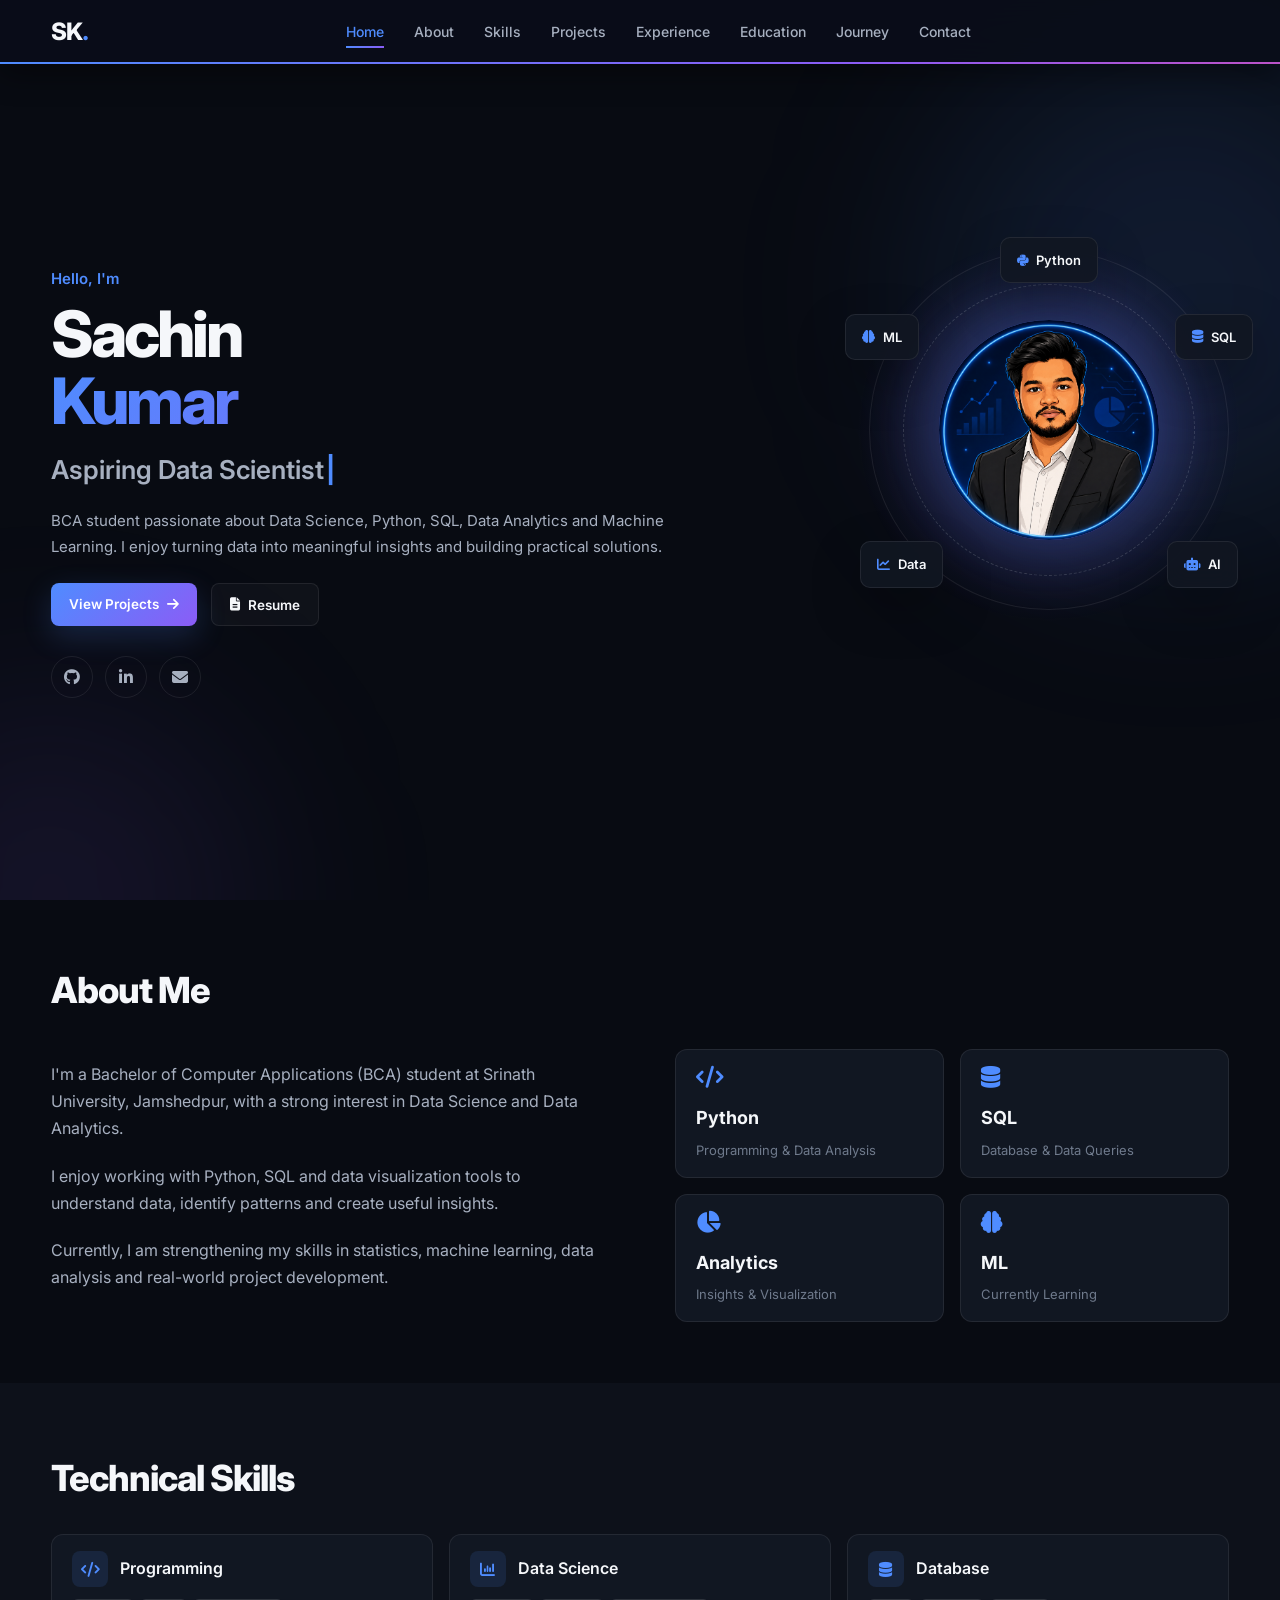
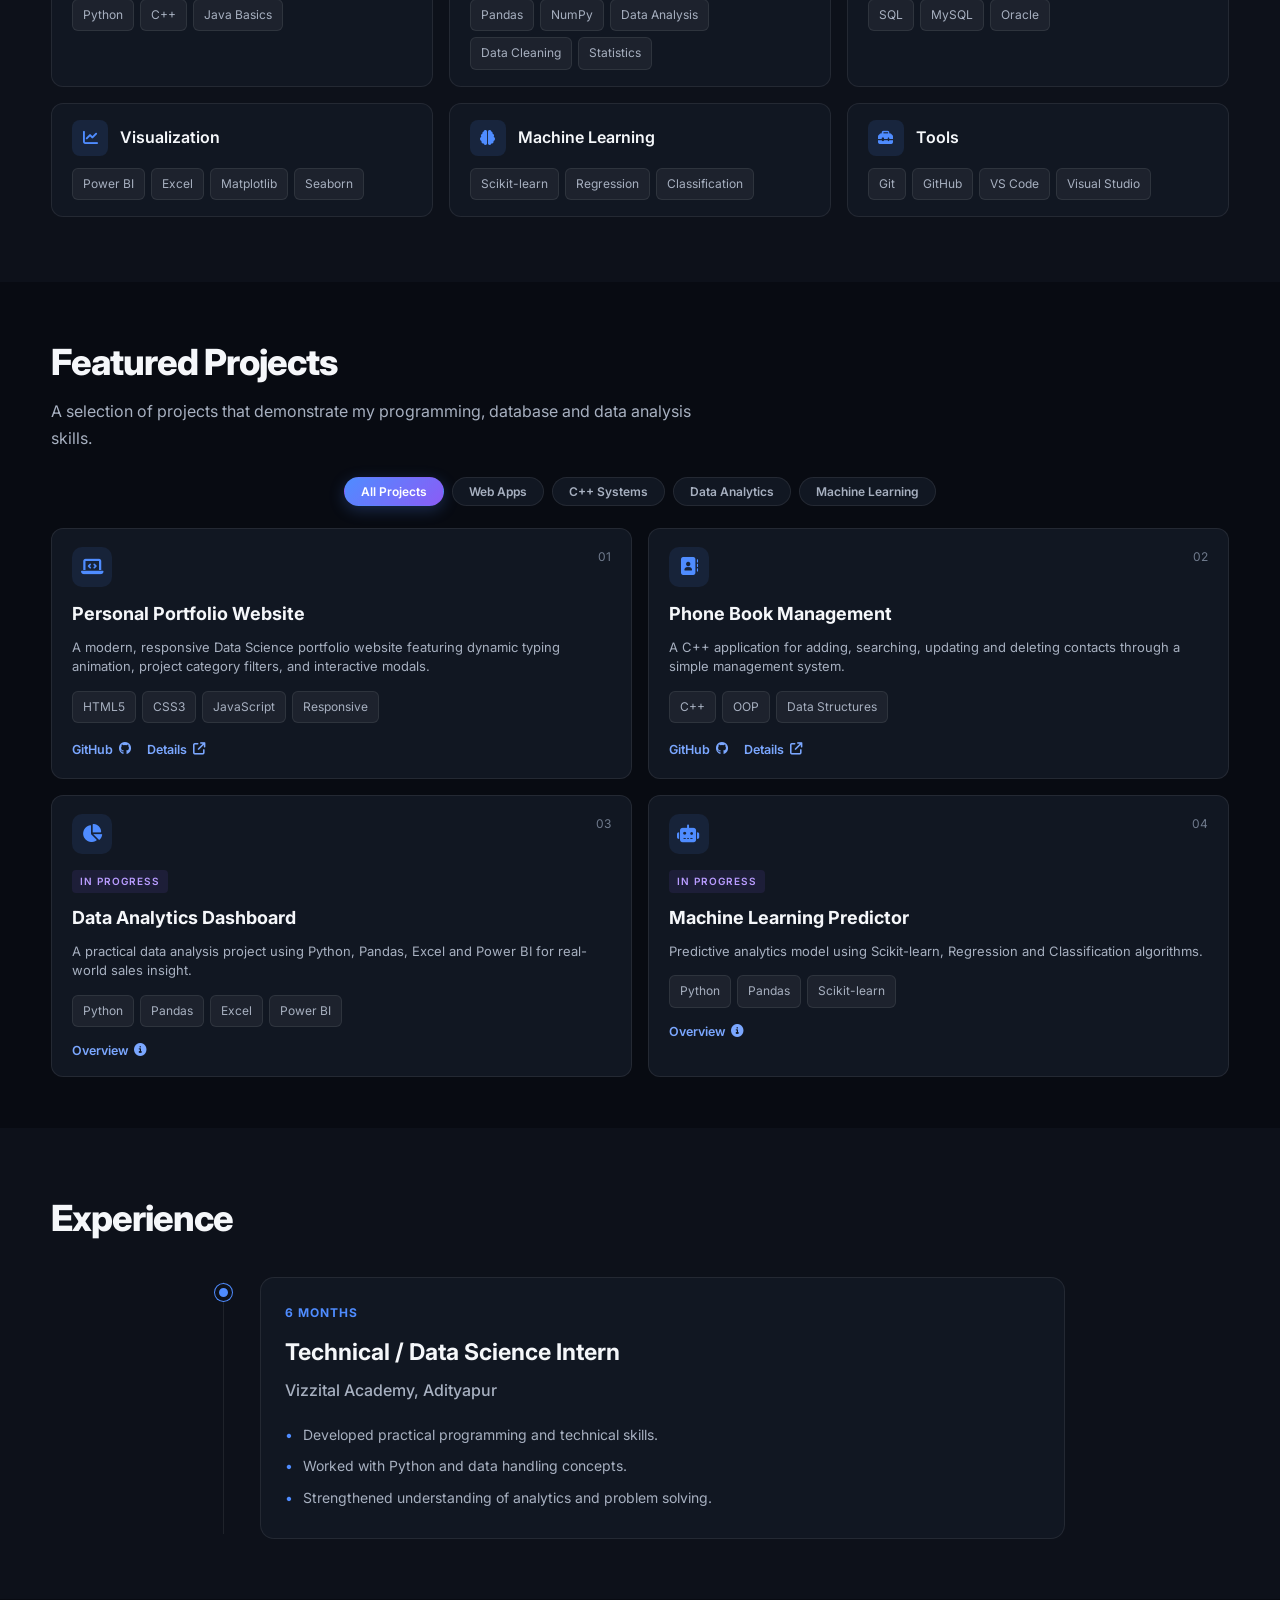
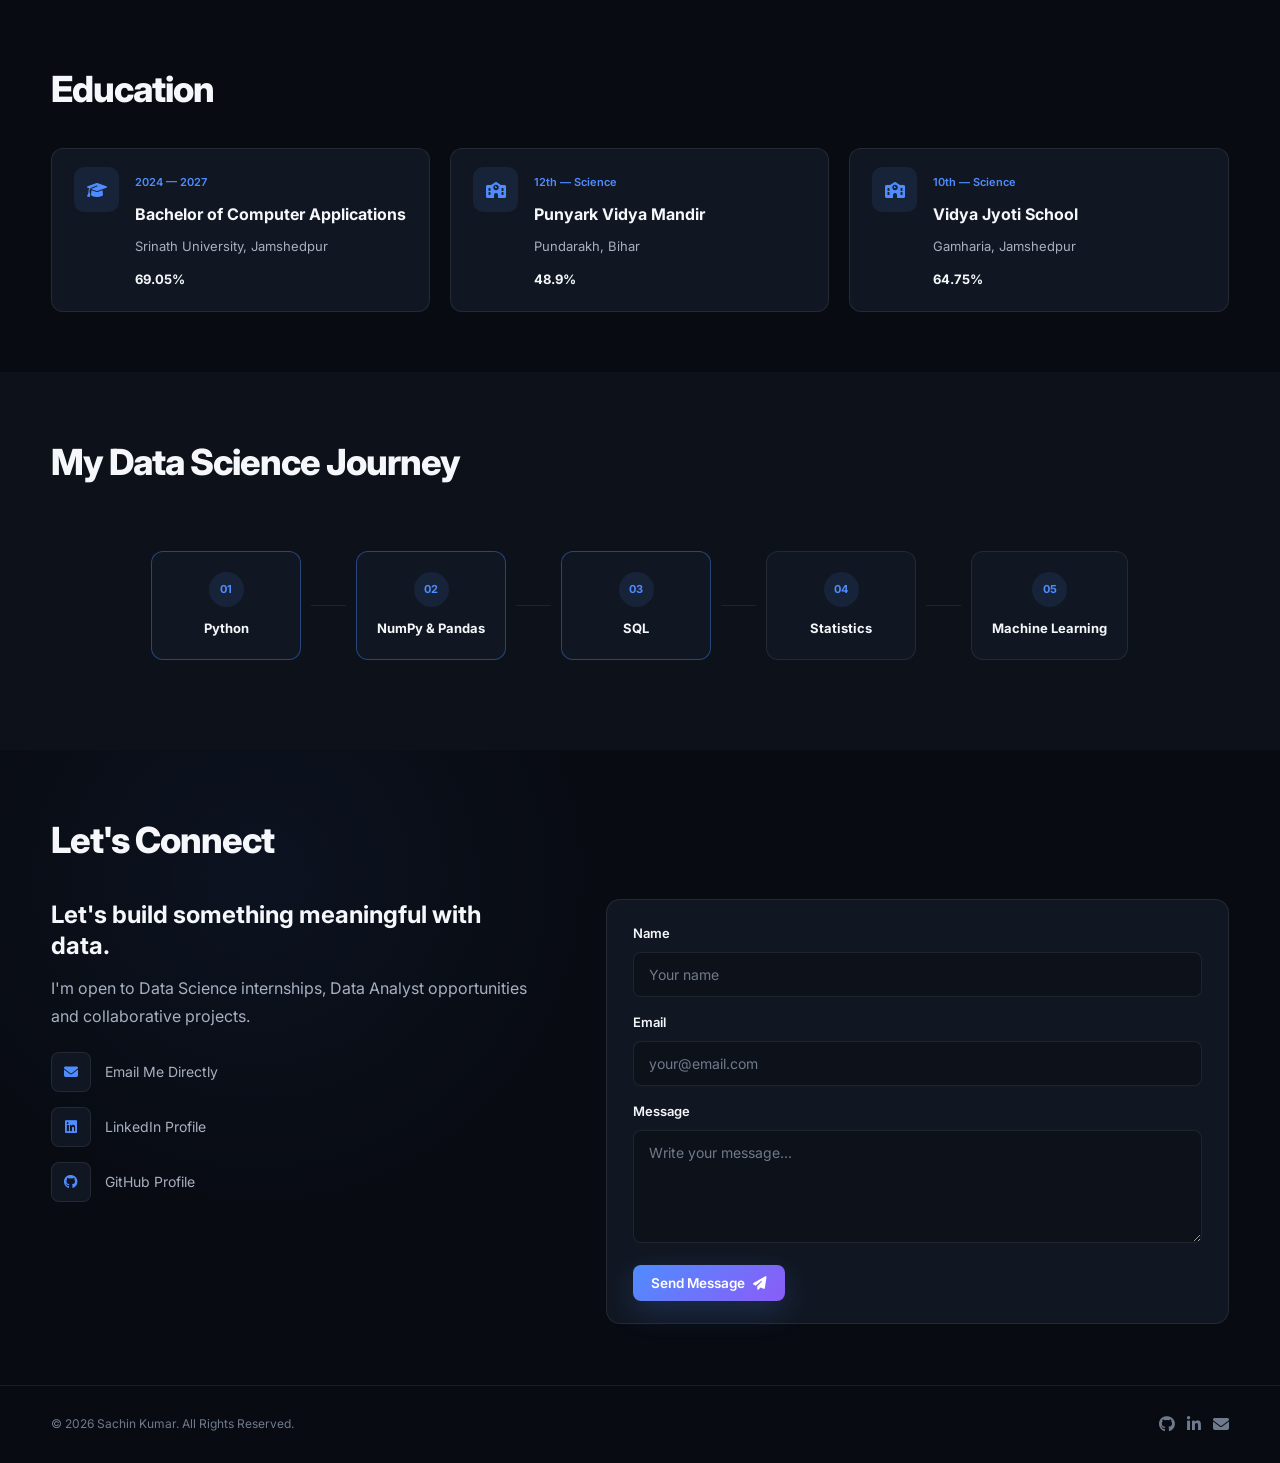
==== commit 094e0cde: "animation added" ====
--- a/index.html
+++ b/index.html
@@ -184,7 +184,7 @@
 
             <div class="container">
 
-                <div class="section-heading">
+                <div class="section-heading reveal-left">
 
                     <h2>About Me</h2>
 
@@ -192,7 +192,7 @@
 
                 <div class="about-grid">
 
-                    <div class="about-text">
+                    <div class="about-text reveal-left">
 
                         <p>
                             I'm a Bachelor of Computer Applications (BCA)
@@ -215,7 +215,7 @@
 
                     </div>
 
-                    <div class="about-highlights">
+                    <div class="about-highlights reveal-right stagger-container">
 
                         <div class="highlight-card">
 
@@ -280,13 +280,13 @@
 
             <div class="container">
 
-                <div class="section-heading">
+                <div class="section-heading reveal-left">
 
                     <h2>Technical Skills</h2>
 
                 </div>
 
-                <div class="skills-grid">
+                <div class="skills-grid reveal-up stagger-container">
 
                     <div class="skill-category">
                         <div class="skill-header">
@@ -389,19 +389,19 @@
 
             <div class="container">
 
-                <div class="section-heading">
+                <div class="section-heading reveal-left">
 
                     <h2>Featured Projects</h2>
 
                 </div>
 
-                <p class="section-description">
+                <p class="section-description reveal-fade">
                     A selection of projects that demonstrate my
                     programming, database and data analysis skills.
                 </p>
 
                 <!-- Project Filters -->
-                <div class="project-filters">
+                <div class="project-filters reveal-fade">
                     <button class="filter-btn active" data-filter="all">All Projects</button>
                     <button class="filter-btn" data-filter="web">Web Apps</button>
                     <button class="filter-btn" data-filter="cpp">C++ Systems</button>
@@ -410,7 +410,7 @@
                 </div>
 
 
-                <div class="projects-grid">
+                <div class="projects-grid reveal-up stagger-container">
 
 
                     <!-- Project 1 -->
@@ -605,13 +605,13 @@
 
             <div class="container">
 
-                <div class="section-heading">
+                <div class="section-heading reveal-left">
 
                     <h2>Experience</h2>
 
                 </div>
 
-                <div class="timeline">
+                <div class="timeline reveal-up">
 
                     <div class="timeline-item">
 
@@ -667,13 +667,13 @@
 
             <div class="container">
 
-                <div class="section-heading">
+                <div class="section-heading reveal-left">
 
                     <h2>Education</h2>
 
                 </div>
 
-                <div class="education-grid">
+                <div class="education-grid reveal-up stagger-container">
 
 
                     <div class="education-card">
@@ -781,13 +781,13 @@
 
             <div class="container">
 
-                <div class="section-heading">
+                <div class="section-heading reveal-left">
 
                     <h2>My Data Science Journey</h2>
 
                 </div>
 
-                <div class="roadmap">
+                <div class="roadmap reveal-scale stagger-container">
 
                     <div class="roadmap-item active">
                         <span>01</span>
@@ -835,7 +835,7 @@
 
             <div class="container">
 
-                <div class="section-heading">
+                <div class="section-heading reveal-left">
 
                     <h2>Let's Connect</h2>
 
@@ -843,7 +843,7 @@
 
                 <div class="contact-grid">
 
-                    <div class="contact-info">
+                    <div class="contact-info reveal-left">
 
                         <h3>
                             Let's build something meaningful with data.
@@ -892,7 +892,7 @@
                     </div>
 
 
-                    <form class="contact-form">
+                    <form class="contact-form reveal-right">
 
                         <div class="form-group">
 
--- a/style.css
+++ b/style.css
@@ -101,10 +101,8 @@
 }
 
 .section-heading {
-    display: flex;
-    align-items: center;
-    gap: 14px;
     margin-bottom: 28px;
+    position: relative;
 }
 
 .section-heading span {
@@ -2035,6 +2033,217 @@
 }
 
 
+/* ==========================================
+   SCROLL REVEAL & APPEARANCE ENGINE
+   ========================================== */
+
+/* Base state for reveal elements */
+.reveal,
+.reveal-up,
+.reveal-left,
+.reveal-right,
+.reveal-scale,
+.reveal-fade {
+    opacity: 0;
+    will-change: opacity, transform;
+    transition: opacity 0.85s cubic-bezier(0.16, 1, 0.3, 1),
+                transform 0.85s cubic-bezier(0.16, 1, 0.3, 1);
+}
+
+.reveal,
+.reveal-up {
+    transform: translate3d(0, 40px, 0);
+}
+
+.reveal-left {
+    transform: translate3d(-45px, 0, 0);
+}
+
+.reveal-right {
+    transform: translate3d(45px, 0, 0);
+}
+
+.reveal-scale {
+    transform: scale(0.9) translate3d(0, 25px, 0);
+}
+
+.reveal-fade {
+    transform: translate3d(0, 0, 0);
+}
+
+/* Revealed Active State */
+.reveal.active,
+.reveal.revealed,
+.reveal-up.active,
+.reveal-up.revealed,
+.reveal-left.active,
+.reveal-left.revealed,
+.reveal-right.active,
+.reveal-right.revealed,
+.reveal-scale.active,
+.reveal-scale.revealed,
+.reveal-fade.active,
+.reveal-fade.revealed {
+    opacity: 1;
+    transform: translate3d(0, 0, 0) scale(1);
+}
+
+/* Stagger container children delays */
+.stagger-container > *:nth-child(1) { transition-delay: 0.05s; }
+.stagger-container > *:nth-child(2) { transition-delay: 0.12s; }
+.stagger-container > *:nth-child(3) { transition-delay: 0.19s; }
+.stagger-container > *:nth-child(4) { transition-delay: 0.26s; }
+.stagger-container > *:nth-child(5) { transition-delay: 0.33s; }
+.stagger-container > *:nth-child(6) { transition-delay: 0.40s; }
+.stagger-container > *:nth-child(7) { transition-delay: 0.47s; }
+.stagger-container > *:nth-child(8) { transition-delay: 0.54s; }
+
+/* Hero Entrance Animations */
+.hero-intro {
+    animation: heroFadeUp 0.8s cubic-bezier(0.16, 1, 0.3, 1) 0.1s backwards;
+}
+
+.hero h1 {
+    animation: heroFadeUp 0.8s cubic-bezier(0.16, 1, 0.3, 1) 0.22s backwards;
+}
+
+.hero h2 {
+    animation: heroFadeUp 0.8s cubic-bezier(0.16, 1, 0.3, 1) 0.35s backwards;
+}
+
+.hero-description {
+    animation: heroFadeUp 0.8s cubic-bezier(0.16, 1, 0.3, 1) 0.48s backwards;
+}
+
+.hero-buttons {
+    animation: heroFadeUp 0.8s cubic-bezier(0.16, 1, 0.3, 1) 0.6s backwards;
+}
+
+.social-links {
+    animation: heroFadeUp 0.8s cubic-bezier(0.16, 1, 0.3, 1) 0.72s backwards;
+}
+
+.hero-visual {
+    animation: heroScaleIn 1s cubic-bezier(0.16, 1, 0.3, 1) 0.3s backwards;
+}
+
+@keyframes heroFadeUp {
+    0% {
+        opacity: 0;
+        transform: translate3d(0, 30px, 0);
+    }
+    100% {
+        opacity: 1;
+        transform: translate3d(0, 0, 0);
+    }
+}
+
+@keyframes heroScaleIn {
+    0% {
+        opacity: 0;
+        transform: scale(0.88) translate3d(0, 20px, 0);
+    }
+    100% {
+        opacity: 1;
+        transform: scale(1) translate3d(0, 0, 0);
+    }
+}
+
+/* Profile Card Subtle Aura Glow */
+.profile-card::after {
+    content: "";
+    position: absolute;
+    inset: -15px;
+    background: radial-gradient(circle at center, rgba(79, 140, 255, 0.22), rgba(139, 92, 246, 0.14), transparent 70%);
+    border-radius: 50%;
+    z-index: -1;
+    animation: pulseAura 6s ease-in-out infinite alternate;
+    pointer-events: none;
+}
+
+@keyframes pulseAura {
+    0% {
+        transform: scale(0.92);
+        opacity: 0.4;
+    }
+    100% {
+        transform: scale(1.1);
+        opacity: 0.85;
+    }
+}
+
+/* Enhanced Micro-Interactions on Cards & Buttons */
+.highlight-card,
+.skill-category,
+.education-card,
+.contact-info,
+.contact-form,
+.timeline-content {
+    transition: transform 0.35s cubic-bezier(0.16, 1, 0.3, 1),
+                box-shadow 0.35s cubic-bezier(0.16, 1, 0.3, 1),
+                border-color 0.35s ease,
+                background-color 0.35s ease;
+}
+
+.highlight-card:hover,
+.skill-category:hover,
+.education-card:hover,
+.timeline-content:hover {
+    transform: translateY(-6px) scale(1.01);
+    border-color: rgba(79, 140, 255, 0.35);
+    box-shadow: 0 15px 35px -10px rgba(79, 140, 255, 0.18), 0 20px 40px rgba(0, 0, 0, 0.4);
+}
+
+.project-card:hover {
+    transform: translateY(-7px) scale(1.01);
+    border-color: rgba(79, 140, 255, 0.4);
+    box-shadow: 0 20px 45px -10px rgba(79, 140, 255, 0.22), 0 20px 50px rgba(0, 0, 0, 0.5);
+}
+
+.project-card .project-icon {
+    transition: transform 0.35s cubic-bezier(0.16, 1, 0.3, 1), background-color 0.35s ease;
+}
+
+.project-card:hover .project-icon {
+    transform: scale(1.12) rotate(4deg);
+    background: rgba(79, 140, 255, 0.2);
+}
+
+/* Button Shimmer / Sheen Hover Effect */
+.btn-primary {
+    position: relative;
+    overflow: hidden;
+    z-index: 1;
+}
+
+.btn-primary::before {
+    content: "";
+    position: absolute;
+    top: -50%;
+    left: -50%;
+    width: 200%;
+    height: 200%;
+    background: linear-gradient(
+        60deg,
+        transparent,
+        rgba(255, 255, 255, 0.28),
+        transparent
+    );
+    transform: rotate(30deg) translateX(-100%);
+    transition: transform 0.65s ease;
+    z-index: -1;
+}
+
+.btn-primary:hover::before {
+    transform: rotate(30deg) translateX(100%);
+}
+
+.btn-primary:active,
+.btn-outline:active {
+    transform: scale(0.97) translateY(0);
+}
+
+
 /* =========================
    REDUCED MOTION
 ========================= */
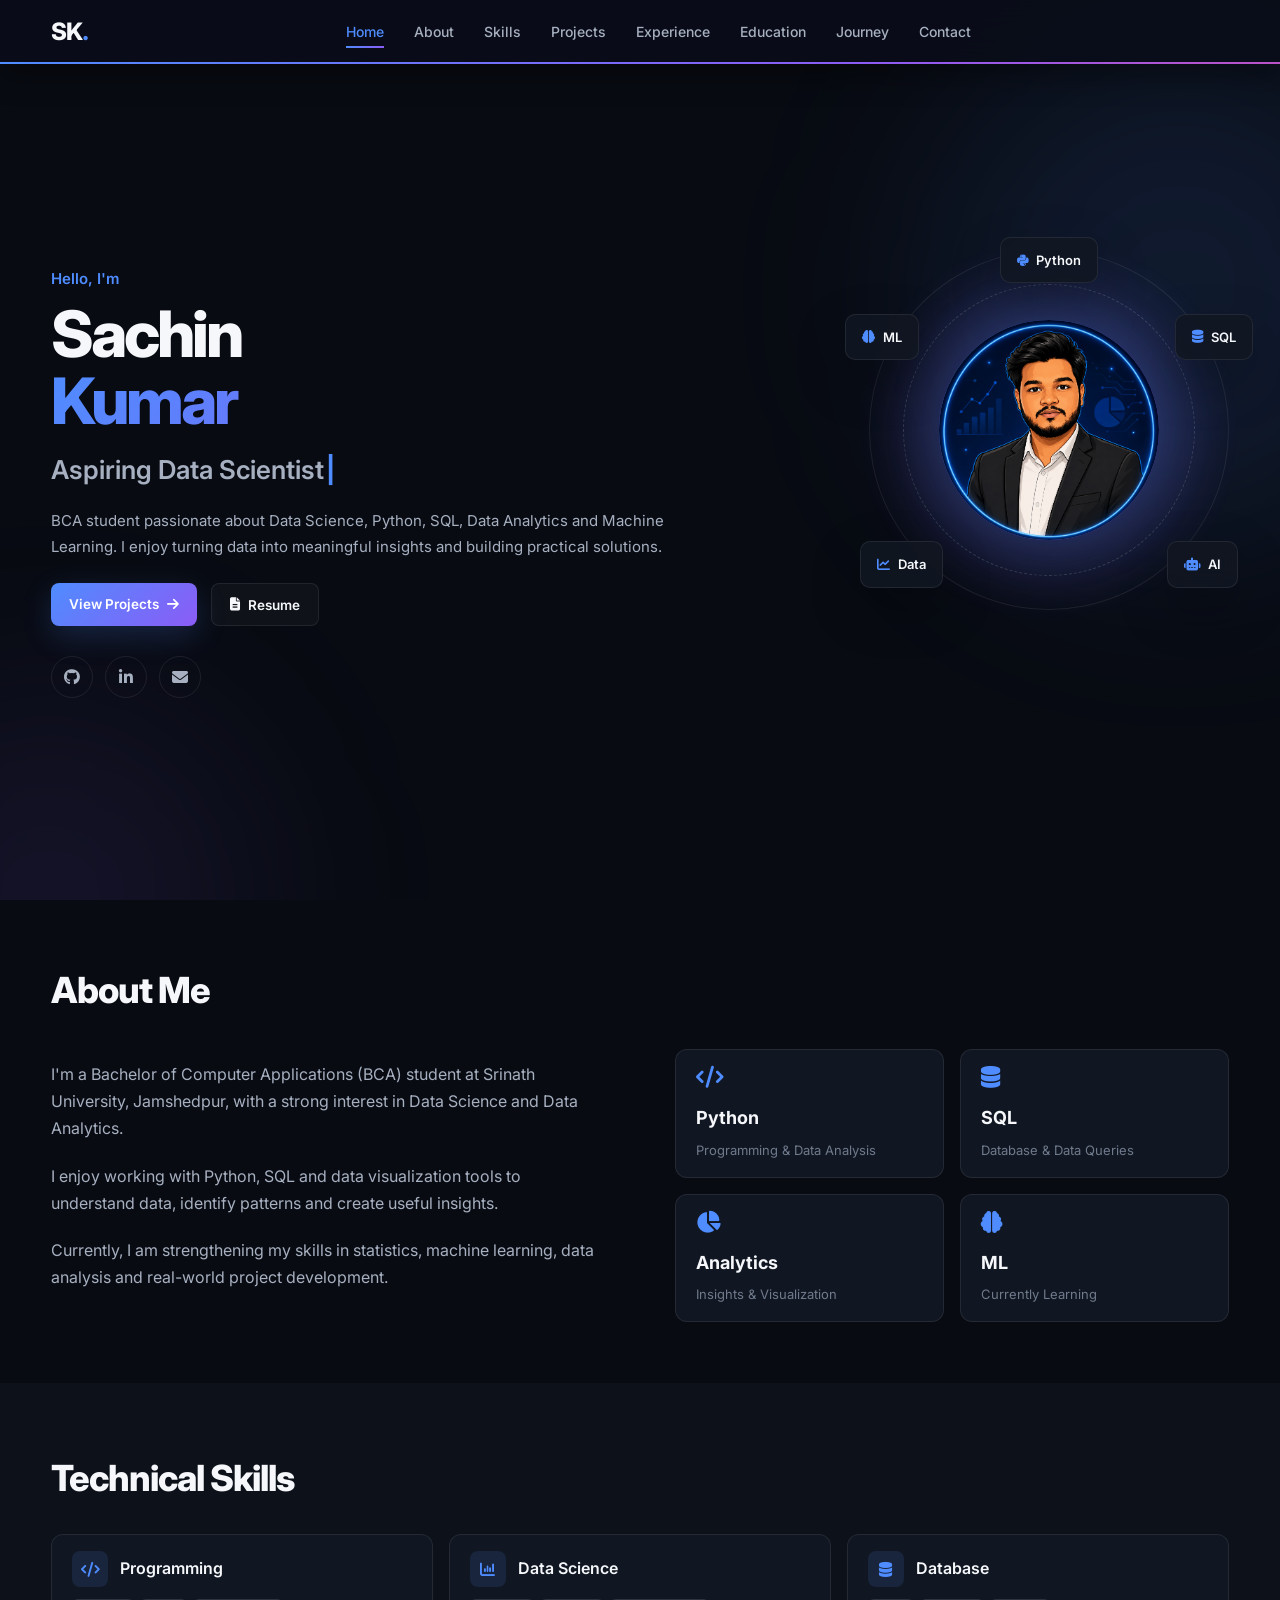
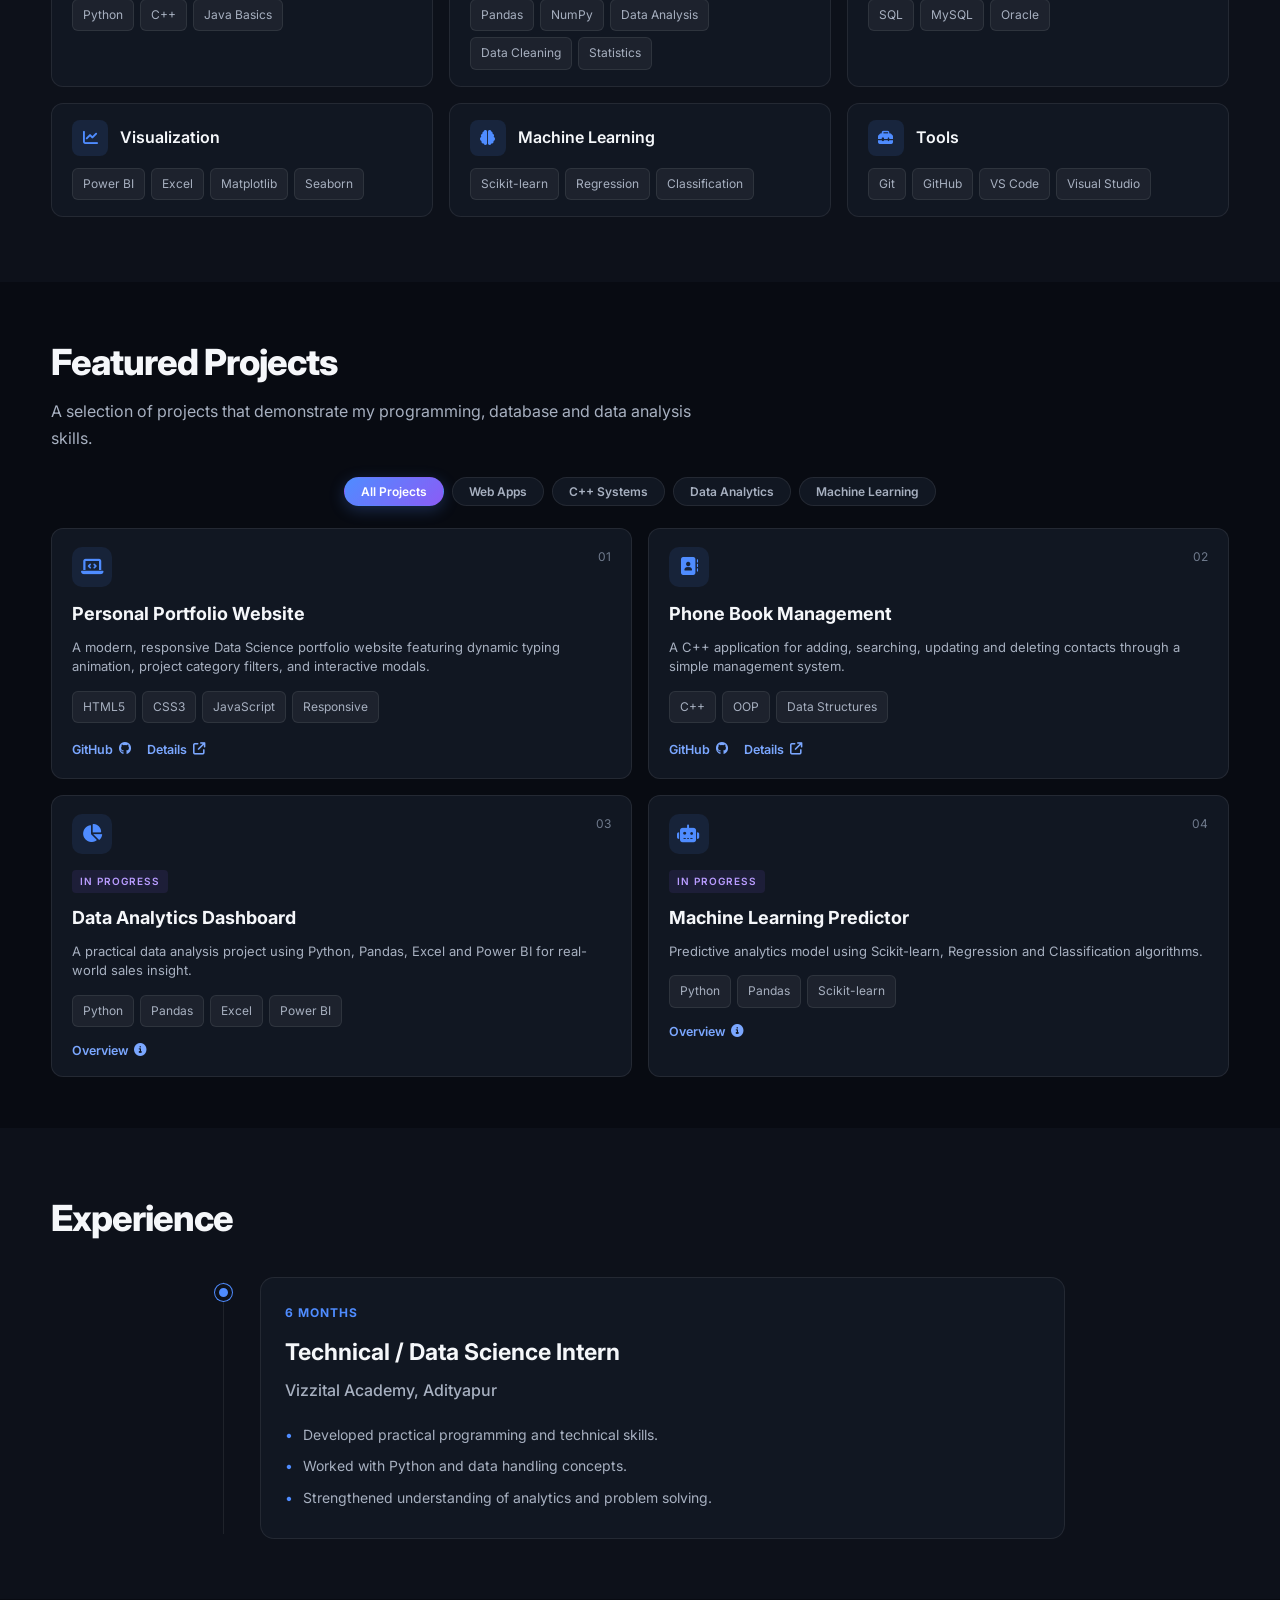
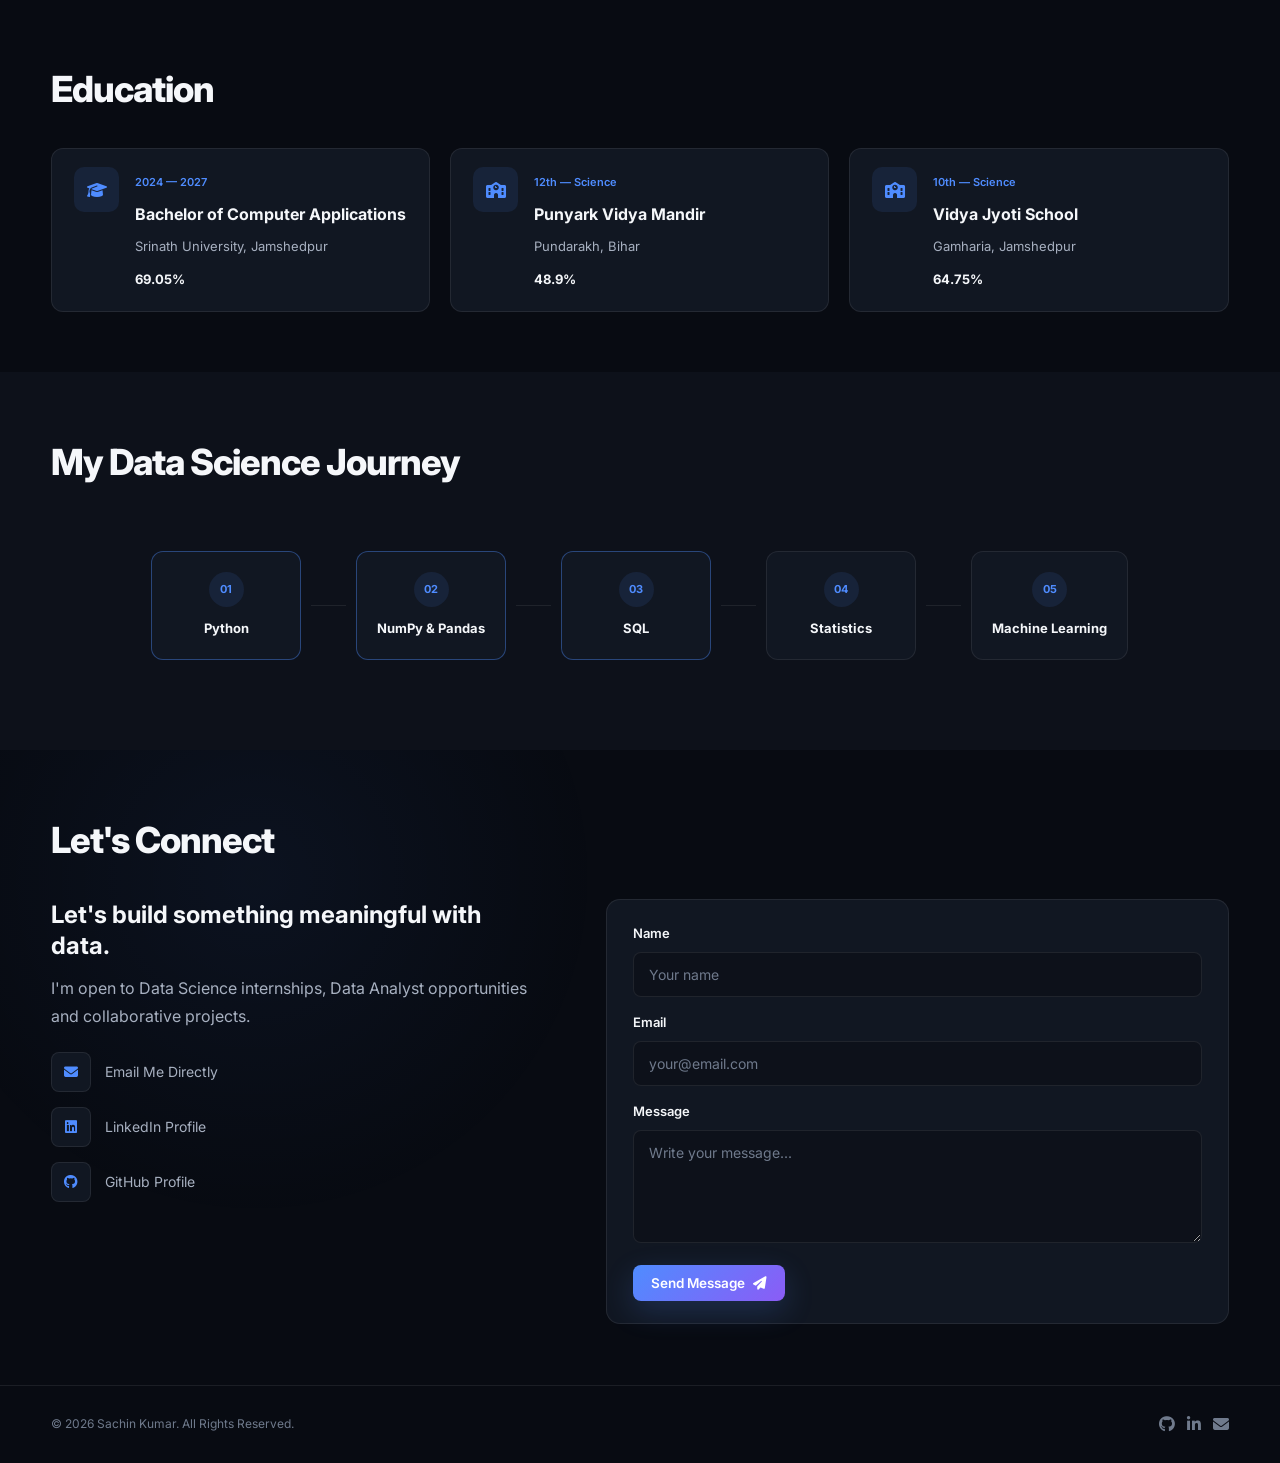
==== commit b6249181: "loding page added" ====
--- a/index.html
+++ b/index.html
@@ -23,7 +23,7 @@
     <link rel="stylesheet" href="https://cdnjs.cloudflare.com/ajax/libs/font-awesome/6.5.2/css/all.min.css">
 
     <!-- Favicon -->
-    <link rel="icon" type="image/svg+xml" href="data:image/svg+xml,<svg xmlns='http://www.w3.org/2000/svg' viewBox='0 0 100 100'><text y='.9em' font-size='90'>📊</text></svg>">
+    <link rel="icon" type="image/png" href="./images/character.png">
 
     <!-- CSS -->
     <link rel="stylesheet" href="style.css">
@@ -32,6 +32,24 @@
 </head>
 
 <body>
+
+    <!-- ================= PRELOADER ================= -->
+    <div id="preloader" class="preloader">
+        <div class="preloader-rings">
+            <span></span>
+            <span></span>
+            <span></span>
+        </div>
+        <div class="preloader-text">
+            <span class="preloader-code">import</span> portfolio<span class="preloader-code">...</span>
+        </div>
+        <div class="preloader-bar">
+            <div class="preloader-fill"></div>
+        </div>
+    </div>
+
+    <!-- ================= BACKGROUND ANIMATION ================= -->
+    <canvas id="bg-canvas"></canvas>
 
     <!-- ================= NAVBAR ================= -->
 
@@ -112,19 +130,21 @@
 
                     <div class="social-links">
 
-                        <a href="https://github.com/kumarsachin8207548606-ship-it" aria-label="GitHub" target="_blank"
+                        <a href="https://github.com/Sachinkr606" aria-label="GitHub" target="_blank"
                             rel="noopener noreferrer">
                             <i class="fa-brands fa-github"></i>
                         </a>
 
-                        <a href="https://www.linkedin.com/in/sachin-kumar-235920398/" aria-label="LinkedIn" target="_blank"
+                        <a href="https://www.linkedin.com/in/sachinkr606/" aria-label="LinkedIn" target="_blank"
                             rel="noopener noreferrer">
 
 
                             <i class="fa-brands fa-linkedin-in"></i>
                         </a>
 
-                        <a href="mailto:kumarsachin8207548606@gmail.com" aria-label="Email">
+                        <a href="https://mail.google.com/mail/?view=cm&fs=1&to=kumarsachin8207548606@gmail.com"
+                            aria-label="Email" target="_blank" rel="noopener noreferrer" class="email-btn-link"
+                            title="Send Email via Gmail">
                             <i class="fa-solid fa-envelope"></i>
                         </a>
 
@@ -445,12 +465,14 @@
 
                         <div class="project-links">
 
-                            <a href="https://github.com/Sachinkr606/Sachinkr606.github.io" class="project-link" target="_blank" rel="noopener noreferrer">
+                            <a href="https://github.com/Sachinkr606/Sachinkr606.github.io" class="project-link"
+                                target="_blank" rel="noopener noreferrer">
                                 GitHub
                                 <i class="fa-brands fa-github"></i>
                             </a>
 
-                            <button class="project-link open-modal-btn" data-project="p1" style="background:none;border:none;cursor:pointer;">
+                            <button class="project-link open-modal-btn" data-project="p1"
+                                style="background:none;border:none;cursor:pointer;">
                                 Details
                                 <i class="fa-solid fa-arrow-up-right-from-square"></i>
                             </button>
@@ -492,12 +514,14 @@
 
                         <div class="project-links">
 
-                            <a href="https://github.com/Sachinkr606/PhoneBook-Management-System.git" class="project-link" target="_blank" rel="noopener noreferrer">
+                            <a href="https://github.com/Sachinkr606/PhoneBook-Management-System.git"
+                                class="project-link" target="_blank" rel="noopener noreferrer">
                                 GitHub
                                 <i class="fa-brands fa-github"></i>
                             </a>
 
-                            <button class="project-link open-modal-btn" data-project="p2" style="background:none;border:none;cursor:pointer;">
+                            <button class="project-link open-modal-btn" data-project="p2"
+                                style="background:none;border:none;cursor:pointer;">
                                 Details
                                 <i class="fa-solid fa-arrow-up-right-from-square"></i>
                             </button>
@@ -542,7 +566,8 @@
                         </div>
 
                         <div class="project-links">
-                            <button class="project-link open-modal-btn" data-project="p3" style="background:none;border:none;cursor:pointer;">
+                            <button class="project-link open-modal-btn" data-project="p3"
+                                style="background:none;border:none;cursor:pointer;">
                                 Overview
                                 <i class="fa-solid fa-circle-info"></i>
                             </button>
@@ -584,7 +609,8 @@
                         </div>
 
                         <div class="project-links">
-                            <button class="project-link open-modal-btn" data-project="p4" style="background:none;border:none;cursor:pointer;">
+                            <button class="project-link open-modal-btn" data-project="p4"
+                                style="background:none;border:none;cursor:pointer;">
                                 Overview
                                 <i class="fa-solid fa-circle-info"></i>
                             </button>
@@ -857,7 +883,9 @@
 
                         <div class="contact-details">
 
-                            <a href="mailto:kumarsachin8207548606@gmail.com" title="Send Email">
+                            <a href="https://mail.google.com/mail/?view=cm&fs=1&to=kumarsachin8207548606@gmail.com"
+                                target="_blank" rel="noopener noreferrer" class="email-btn-link"
+                                title="Send Email via Gmail">
 
                                 <i class="fa-solid fa-envelope"></i>
 
@@ -867,7 +895,8 @@
 
                             </a>
 
-                            <a href="https://www.linkedin.com/in/sachin-kumar-235920398/" target="_blank" rel="noopener noreferrer">
+                            <a href="https://www.linkedin.com/in/sachinkr606/" target="_blank"
+                                rel="noopener noreferrer">
 
                                 <i class="fa-brands fa-linkedin"></i>
 
@@ -877,7 +906,7 @@
 
                             </a>
 
-                            <a href="https://github.com/kumarsachin8207548606-ship-it" target="_blank" rel="noopener noreferrer">
+                            <a href="https://github.com/Sachinkr606" target="_blank" rel="noopener noreferrer">
 
                                 <i class="fa-brands fa-github"></i>
 
@@ -892,7 +921,12 @@
                     </div>
 
 
-                    <form class="contact-form reveal-right">
+                    <form class="contact-form reveal-right"
+                        action="https://formsubmit.co/kumarsachin8207548606@gmail.com" method="POST">
+
+                        <!-- FormSubmit Configuration -->
+                        <input type="hidden" name="_captcha" value="false">
+                        <input type="hidden" name="_template" value="table">
 
                         <div class="form-group">
 
@@ -900,7 +934,7 @@
                                 Name
                             </label>
 
-                            <input type="text" id="name" placeholder="Your name" required>
+                            <input type="text" id="name" name="name" placeholder="Your name" required>
 
                         </div>
 
@@ -911,7 +945,7 @@
                                 Email
                             </label>
 
-                            <input type="email" id="email" placeholder="your@email.com" required>
+                            <input type="email" id="email" name="email" placeholder="your@email.com" required>
 
                         </div>
 
@@ -922,7 +956,8 @@
                                 Message
                             </label>
 
-                            <textarea id="message" rows="5" placeholder="Write your message..." required></textarea>
+                            <textarea id="message" name="message" rows="5" placeholder="Write your message..."
+                                required></textarea>
 
                         </div>
 
@@ -959,24 +994,19 @@
             <div class="footer-social">
 
                 <!-- GitHub -->
-                <a href="https://github.com/kumarsachin8207548606-ship-it"
-                   target="_blank"
-                   rel="noopener noreferrer"
-                   aria-label="GitHub">
+                <a href="https://github.com/Sachinkr606" target="_blank" rel="noopener noreferrer" aria-label="GitHub">
                     <i class="fa-brands fa-github"></i>
                 </a>
 
                 <!-- LinkedIn -->
-                <a href="https://www.linkedin.com/in/sachin-kumar-235920398/"
-                   target="_blank"
-                   rel="noopener noreferrer"
-                   aria-label="LinkedIn">
+                <a href="https://www.linkedin.com/in/sachinkr606/" target="_blank" rel="noopener noreferrer"
+                    aria-label="LinkedIn">
                     <i class="fa-brands fa-linkedin-in"></i>
                 </a>
 
                 <!-- Email -->
-                <a href="mailto:kumarsachin8207548606@gmail.com"
-                   aria-label="Email">
+                <a href="https://mail.google.com/mail/?view=cm&fs=1&to=kumarsachin8207548606@gmail.com" target="_blank"
+                    rel="noopener noreferrer" class="email-btn-link" aria-label="Email" title="Send Email via Gmail">
                     <i class="fa-solid fa-envelope"></i>
                 </a>
 
@@ -991,11 +1021,7 @@
          BACK TO TOP
     ========================= -->
 
-    <a
-        href="#home"
-        class="back-to-top"
-        aria-label="Back to top"
-    >
+    <a href="#home" class="back-to-top" aria-label="Back to top">
         <i class="fa-solid fa-arrow-up"></i>
     </a>
 
@@ -1019,4 +1045,5 @@
     <div class="toast-container" id="toast-container"></div>
 
 </body>
+
 </html>
--- a/style.css
+++ b/style.css
@@ -59,6 +59,121 @@
     color: var(--text);
     line-height: 1.7;
     overflow-x: hidden;
+}
+
+/* =========================
+   PRELOADER
+========================= */
+.preloader {
+    position: fixed;
+    inset: 0;
+    background: var(--bg);
+    display: flex;
+    flex-direction: column;
+    align-items: center;
+    justify-content: center;
+    z-index: 9999;
+    transition: opacity 0.3s ease, visibility 0.3s ease;
+}
+
+.preloader.fade-out {
+    opacity: 0;
+    visibility: hidden;
+}
+
+/* Triple concentric spinning rings */
+.preloader-rings {
+    position: relative;
+    width: 100px;
+    height: 100px;
+    margin-bottom: 28px;
+}
+
+.preloader-rings span {
+    position: absolute;
+    inset: 0;
+    border-radius: 50%;
+    border: 3px solid transparent;
+}
+
+.preloader-rings span:nth-child(1) {
+    border-top-color: #4fd6c8;
+    animation: preloaderSpin 1s linear infinite;
+}
+
+.preloader-rings span:nth-child(2) {
+    inset: 14px;
+    border-top-color: var(--primary);
+    animation: preloaderSpin 1.4s linear infinite reverse;
+}
+
+.preloader-rings span:nth-child(3) {
+    inset: 28px;
+    border-top-color: #ffffff;
+    animation: preloaderSpin 0.8s linear infinite;
+}
+
+@keyframes preloaderSpin {
+    to {
+        transform: rotate(360deg);
+    }
+}
+
+/* "import portfolio..." text */
+.preloader-text {
+    font-size: 15px;
+    color: var(--text-muted);
+    letter-spacing: 1px;
+    min-height: 20px;
+}
+
+.preloader-code {
+    color: #4fd6c8;
+    font-family: 'Courier New', monospace;
+}
+
+/* Progress bar */
+.preloader-bar {
+    width: 180px;
+    height: 3px;
+    background: rgba(255, 255, 255, 0.07);
+    border-radius: 2px;
+    margin-top: 18px;
+    overflow: hidden;
+}
+
+.preloader-fill {
+    height: 100%;
+    width: 40%;
+    background: linear-gradient(90deg, #4fd6c8, var(--primary));
+    border-radius: 2px;
+    animation: preloaderSlide 1s ease-in-out infinite;
+    transform-origin: left;
+}
+
+@keyframes preloaderSlide {
+    0%   { margin-left: -40%; }
+    100% { margin-left: 100%; }
+}
+
+
+/* =========================
+   BACKGROUND ANIMATION CANVAS
+========================= */
+#bg-canvas {
+    position: fixed;
+    top: 0;
+    left: 0;
+    width: 100%;
+    height: 100%;
+    pointer-events: none;
+    z-index: 0;
+}
+
+@media (prefers-reduced-motion: reduce) {
+    #bg-canvas {
+        display: none;
+    }
 }
 
 a {
@@ -162,9 +277,11 @@
     0% {
         background-position: 0% 50%;
     }
+
     50% {
         background-position: 100% 50%;
     }
+
     100% {
         background-position: 0% 50%;
     }
@@ -608,8 +725,13 @@
 .floating-card i {
     color: var(--primary);
 }
+
 /* Add this to all cards to ensure their centers align with the percentages */
-.card-python, .card-sql, .card-data, .card-ML, .card-AI {
+.card-python,
+.card-sql,
+.card-data,
+.card-ML,
+.card-AI {
     position: absolute;
 }
 
@@ -1237,6 +1359,7 @@
             rgba(79, 140, 255, 0.06),
             transparent 30%);
 }
+
 .contact-grid {
     display: grid;
 
@@ -1490,27 +1613,36 @@
 ========================= */
 
 @keyframes float-top {
-    0%, 100% {
+
+    0%,
+    100% {
         transform: translate(-50%, 0);
     }
+
     50% {
         transform: translate(-50%, -8px);
     }
 }
 
 @keyframes float-side {
-    0%, 100% {
+
+    0%,
+    100% {
         transform: translate(0, -50%);
     }
+
     50% {
         transform: translate(0, calc(-50% - 8px));
     }
 }
 
 @keyframes float-base {
-    0%, 100% {
+
+    0%,
+    100% {
         transform: translateY(0);
     }
+
     50% {
         transform: translateY(-8px);
     }
@@ -1793,8 +1925,15 @@
 }
 
 @keyframes blink {
-    0%, 100% { opacity: 1; }
-    50% { opacity: 0; }
+
+    0%,
+    100% {
+        opacity: 1;
+    }
+
+    50% {
+        opacity: 0;
+    }
 }
 
 /* Project Filter Tabs */
@@ -1955,7 +2094,7 @@
     display: flex;
     align-items: center;
     gap: 10px;
-    box-shadow: 0 10px 30px rgba(0,0,0,0.3);
+    box-shadow: 0 10px 30px rgba(0, 0, 0, 0.3);
     transform: translateX(-120%);
     opacity: 0;
     transition: transform 0.35s cubic-bezier(0.16, 1, 0.3, 1), opacity 0.35s ease;
@@ -1966,9 +2105,17 @@
     opacity: 1;
 }
 
-.toast-success i { color: #4ade80; }
-.toast-error i { color: #f87171; }
-.toast-info i { color: var(--primary); }
+.toast-success i {
+    color: #4ade80;
+}
+
+.toast-error i {
+    color: #f87171;
+}
+
+.toast-info i {
+    color: var(--primary);
+}
 
 
 /* =========================
@@ -1976,11 +2123,11 @@
 ========================= */
 
 @media print {
-    body > * {
+    body>* {
         display: none !important;
     }
 
-    body > #modal-overlay {
+    body>#modal-overlay {
         display: block !important;
         position: absolute !important;
         left: 0 !important;
@@ -2012,13 +2159,13 @@
         color: #000000 !important;
     }
 
-    .modal-container h3, 
+    .modal-container h3,
     .modal-container h4 {
         color: #1e293b !important;
     }
 
-    .modal-container p, 
-    .modal-container li, 
+    .modal-container p,
+    .modal-container li,
     .modal-container strong {
         color: #334155 !important;
     }
@@ -2047,7 +2194,7 @@
     opacity: 0;
     will-change: opacity, transform;
     transition: opacity 0.85s cubic-bezier(0.16, 1, 0.3, 1),
-                transform 0.85s cubic-bezier(0.16, 1, 0.3, 1);
+        transform 0.85s cubic-bezier(0.16, 1, 0.3, 1);
 }
 
 .reveal,
@@ -2089,14 +2236,37 @@
 }
 
 /* Stagger container children delays */
-.stagger-container > *:nth-child(1) { transition-delay: 0.05s; }
-.stagger-container > *:nth-child(2) { transition-delay: 0.12s; }
-.stagger-container > *:nth-child(3) { transition-delay: 0.19s; }
-.stagger-container > *:nth-child(4) { transition-delay: 0.26s; }
-.stagger-container > *:nth-child(5) { transition-delay: 0.33s; }
-.stagger-container > *:nth-child(6) { transition-delay: 0.40s; }
-.stagger-container > *:nth-child(7) { transition-delay: 0.47s; }
-.stagger-container > *:nth-child(8) { transition-delay: 0.54s; }
+.stagger-container>*:nth-child(1) {
+    transition-delay: 0.05s;
+}
+
+.stagger-container>*:nth-child(2) {
+    transition-delay: 0.12s;
+}
+
+.stagger-container>*:nth-child(3) {
+    transition-delay: 0.19s;
+}
+
+.stagger-container>*:nth-child(4) {
+    transition-delay: 0.26s;
+}
+
+.stagger-container>*:nth-child(5) {
+    transition-delay: 0.33s;
+}
+
+.stagger-container>*:nth-child(6) {
+    transition-delay: 0.40s;
+}
+
+.stagger-container>*:nth-child(7) {
+    transition-delay: 0.47s;
+}
+
+.stagger-container>*:nth-child(8) {
+    transition-delay: 0.54s;
+}
 
 /* Hero Entrance Animations */
 .hero-intro {
@@ -2132,6 +2302,7 @@
         opacity: 0;
         transform: translate3d(0, 30px, 0);
     }
+
     100% {
         opacity: 1;
         transform: translate3d(0, 0, 0);
@@ -2143,6 +2314,7 @@
         opacity: 0;
         transform: scale(0.88) translate3d(0, 20px, 0);
     }
+
     100% {
         opacity: 1;
         transform: scale(1) translate3d(0, 0, 0);
@@ -2166,6 +2338,7 @@
         transform: scale(0.92);
         opacity: 0.4;
     }
+
     100% {
         transform: scale(1.1);
         opacity: 0.85;
@@ -2180,9 +2353,9 @@
 .contact-form,
 .timeline-content {
     transition: transform 0.35s cubic-bezier(0.16, 1, 0.3, 1),
-                box-shadow 0.35s cubic-bezier(0.16, 1, 0.3, 1),
-                border-color 0.35s ease,
-                background-color 0.35s ease;
+        box-shadow 0.35s cubic-bezier(0.16, 1, 0.3, 1),
+        border-color 0.35s ease,
+        background-color 0.35s ease;
 }
 
 .highlight-card:hover,
@@ -2223,12 +2396,10 @@
     left: -50%;
     width: 200%;
     height: 200%;
-    background: linear-gradient(
-        60deg,
-        transparent,
-        rgba(255, 255, 255, 0.28),
-        transparent
-    );
+    background: linear-gradient(60deg,
+            transparent,
+            rgba(255, 255, 255, 0.28),
+            transparent);
     transform: rotate(30deg) translateX(-100%);
     transition: transform 0.65s ease;
     z-index: -1;
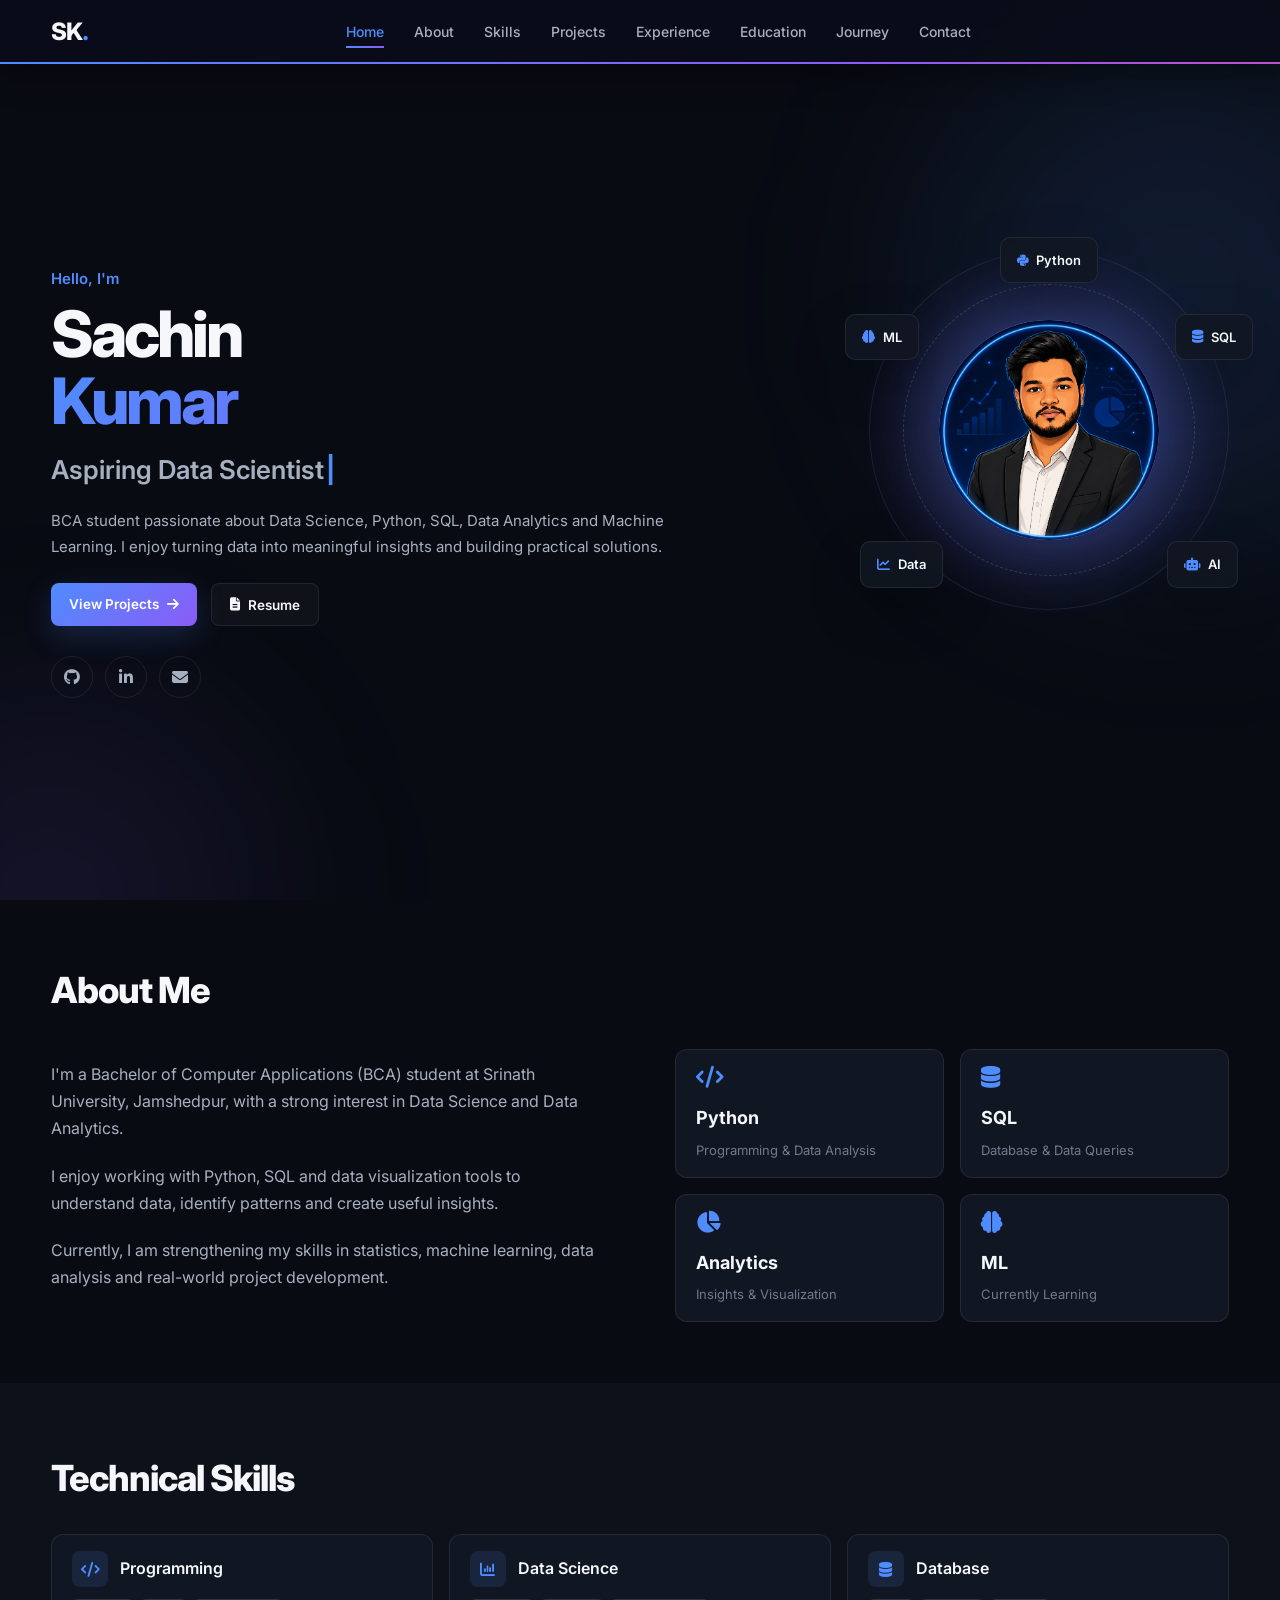
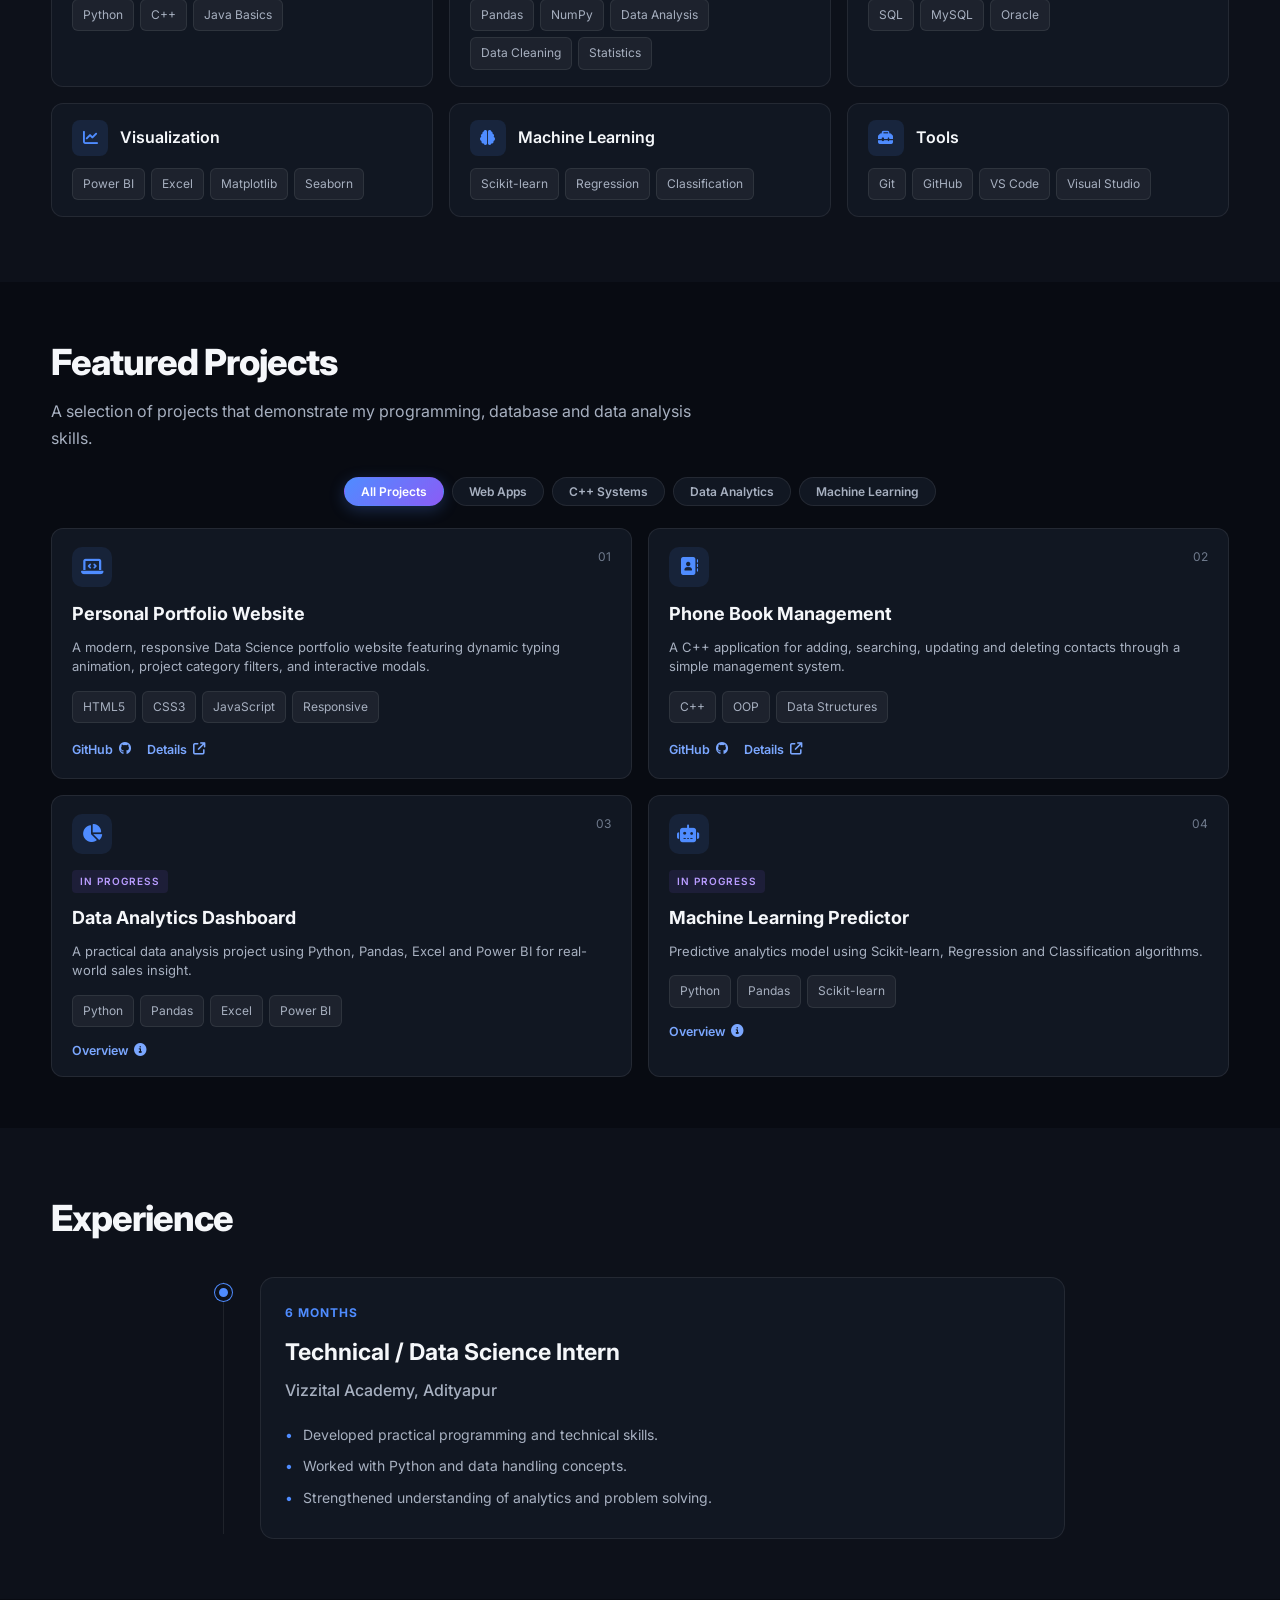
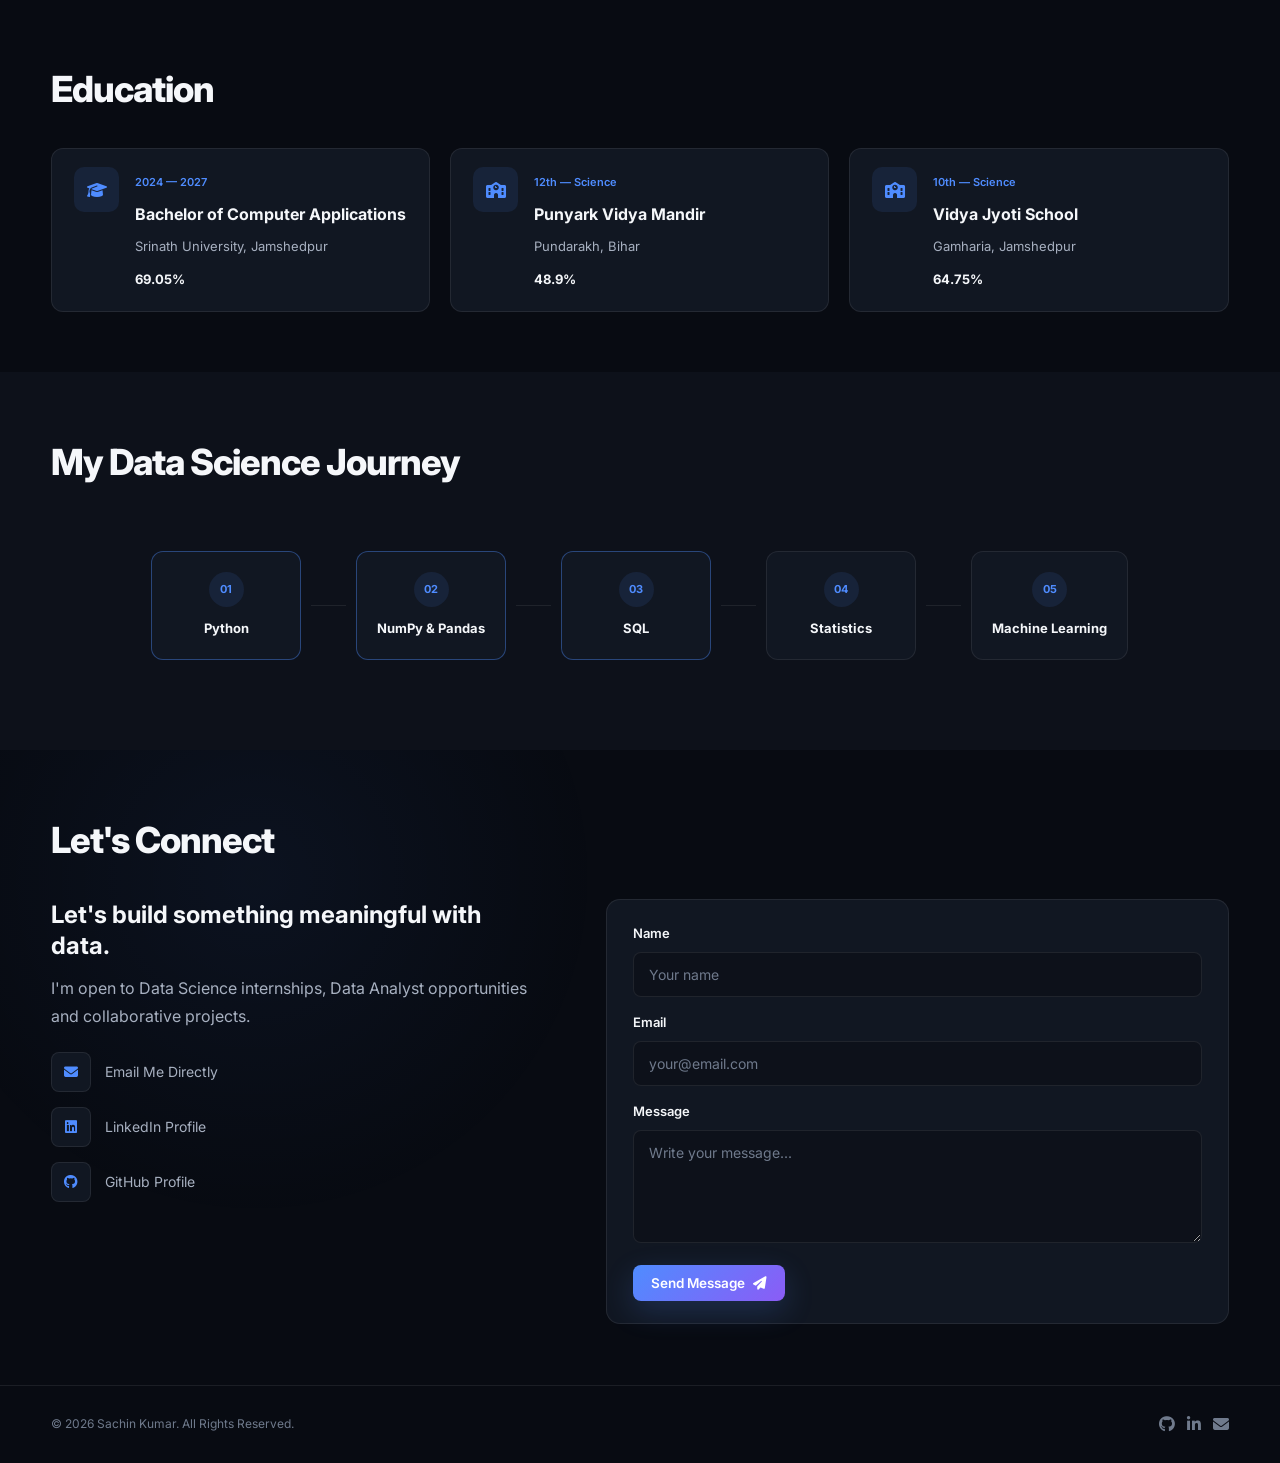
==== commit 70d4eccb: "new images" ====
--- a/index.html
+++ b/index.html
@@ -24,6 +24,7 @@
 
     <!-- Favicon -->
     <link rel="icon" type="image/png" href="./images/character.png">
+    <link rel="apple-touch-icon" href="./images/character.png">
 
     <!-- CSS -->
     <link rel="stylesheet" href="style.css">
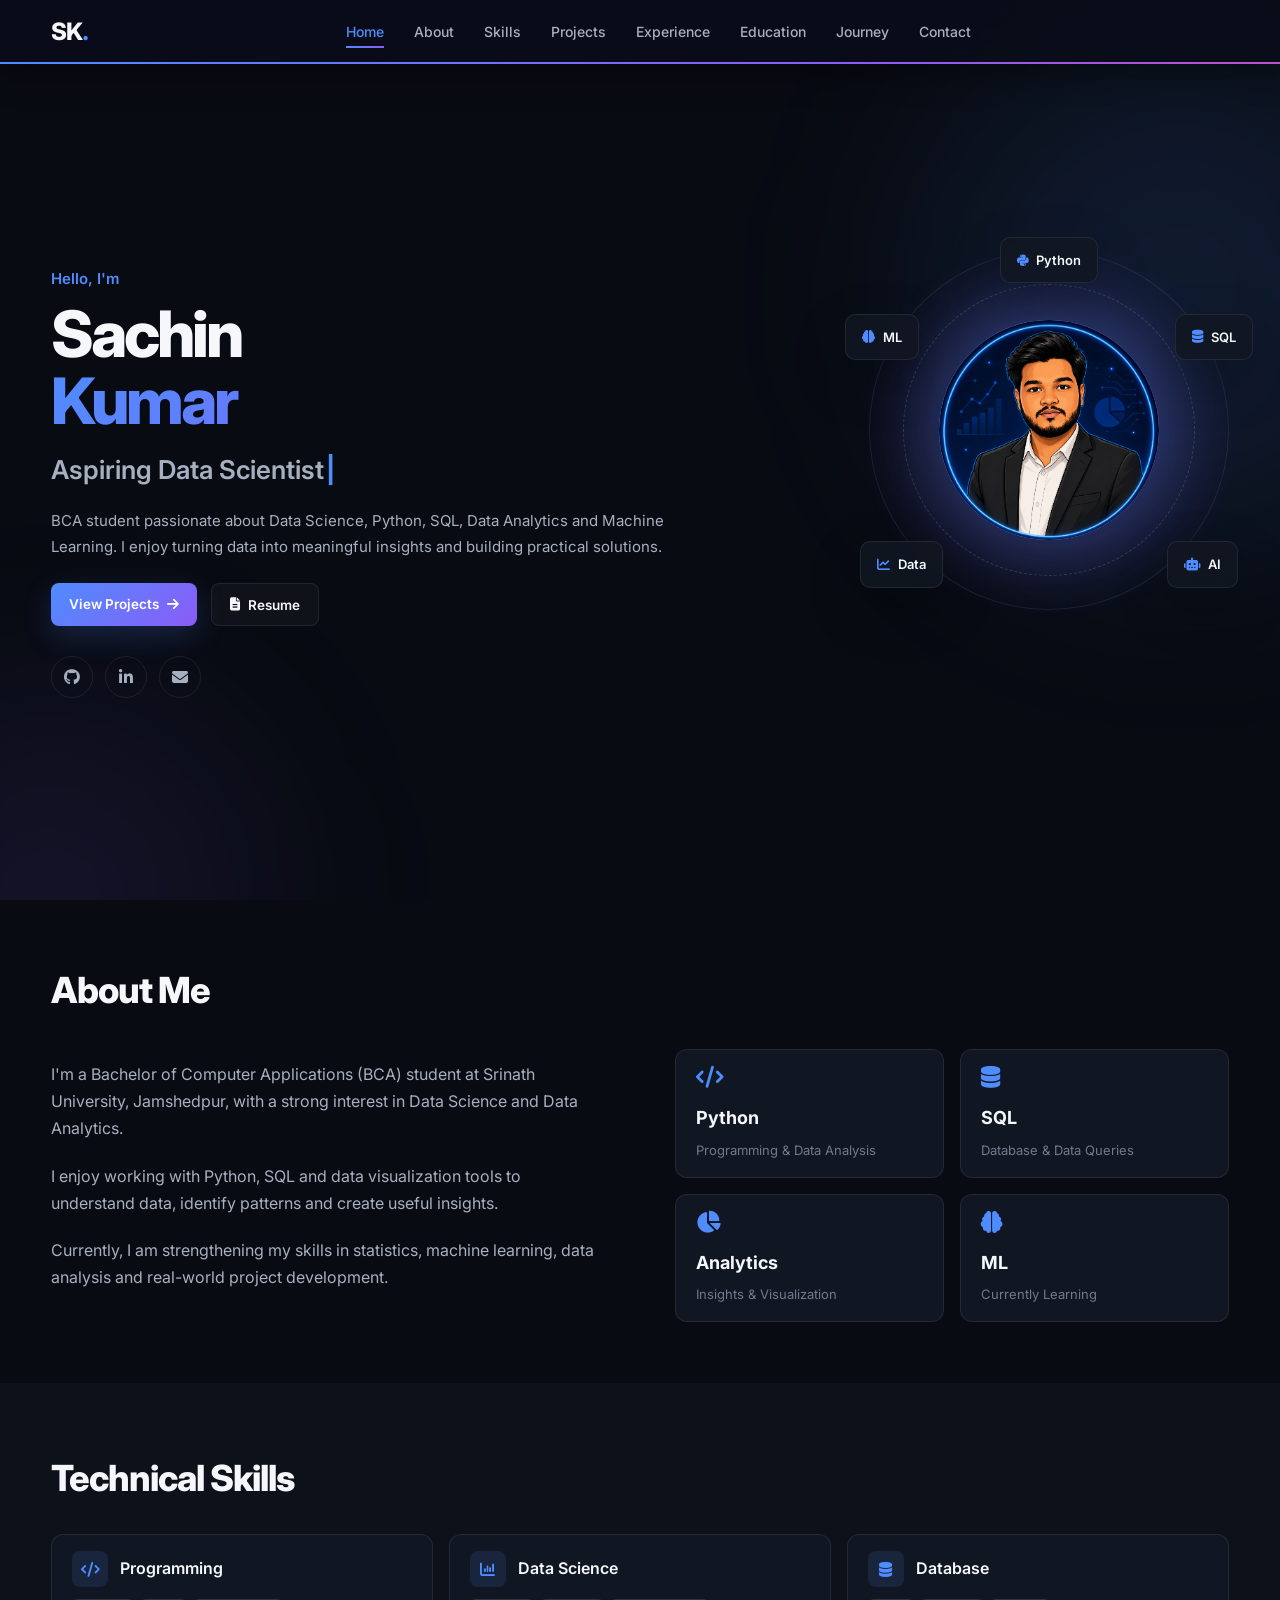
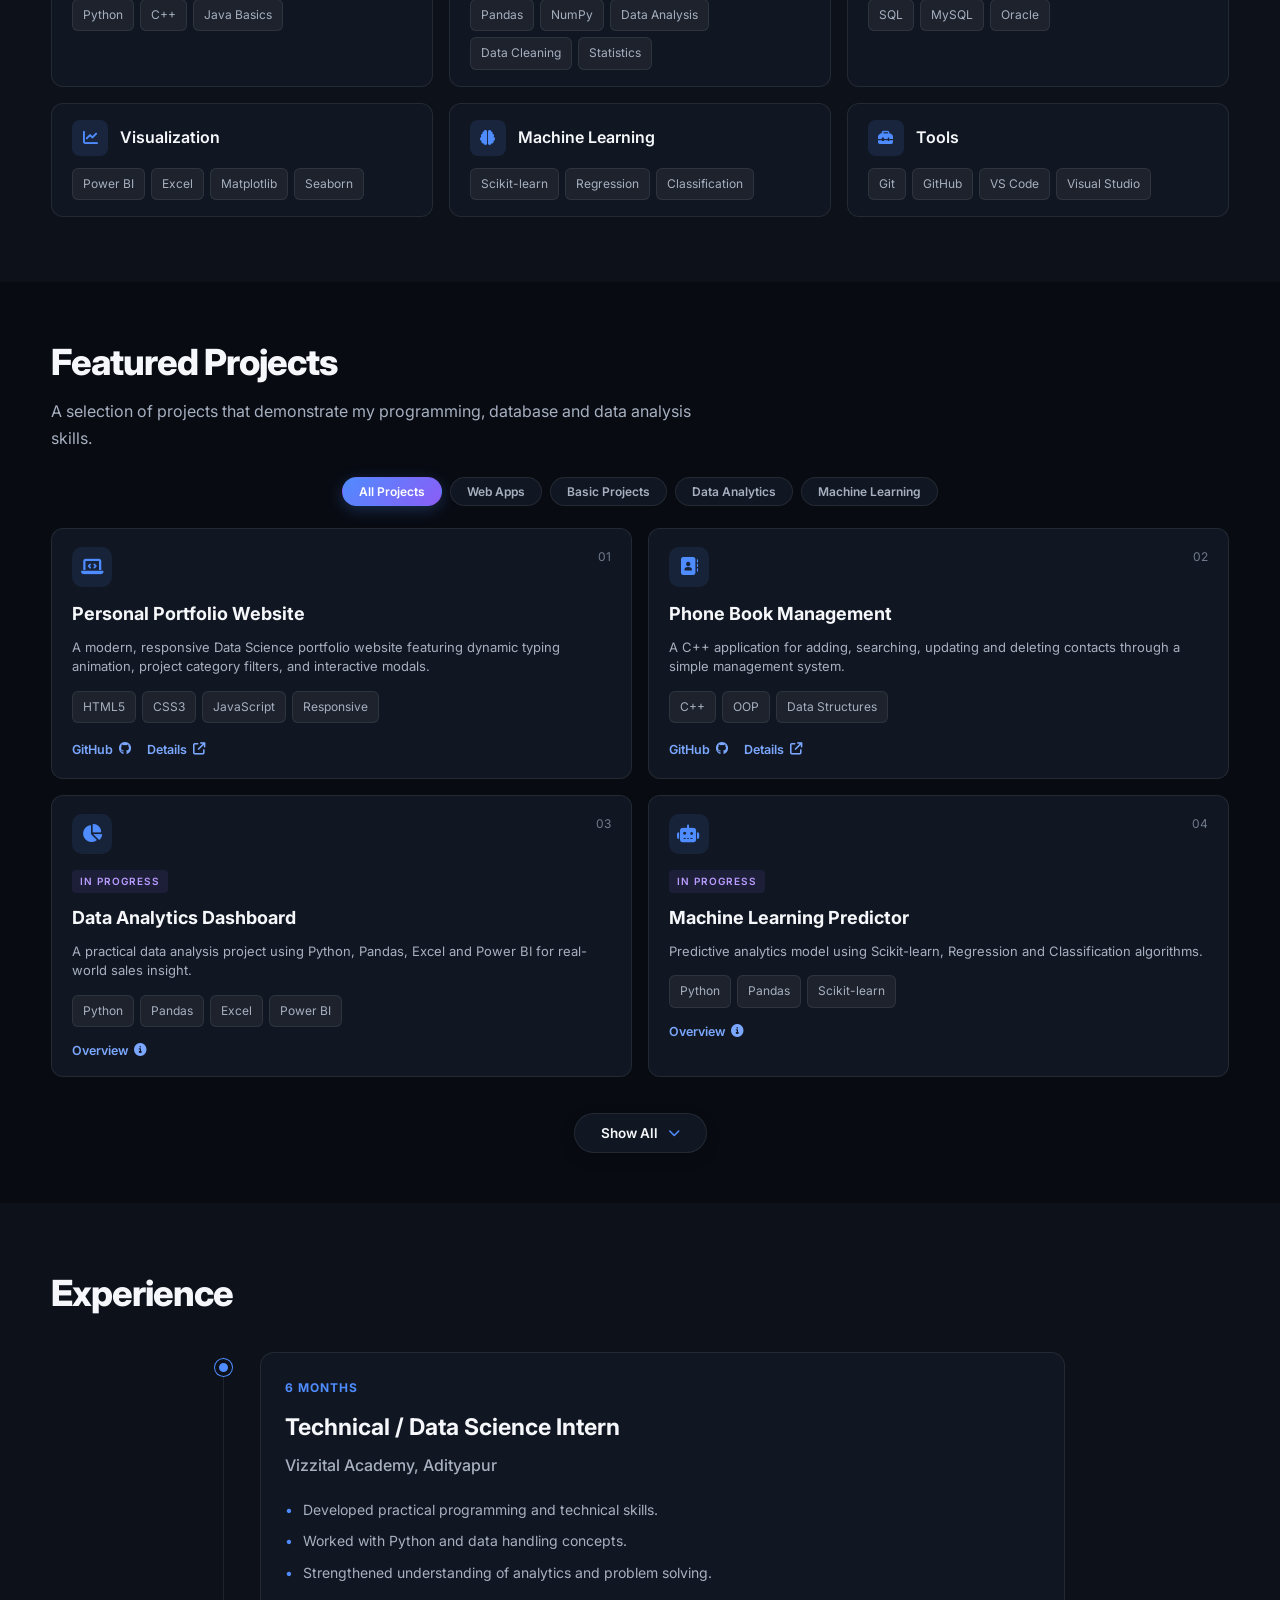
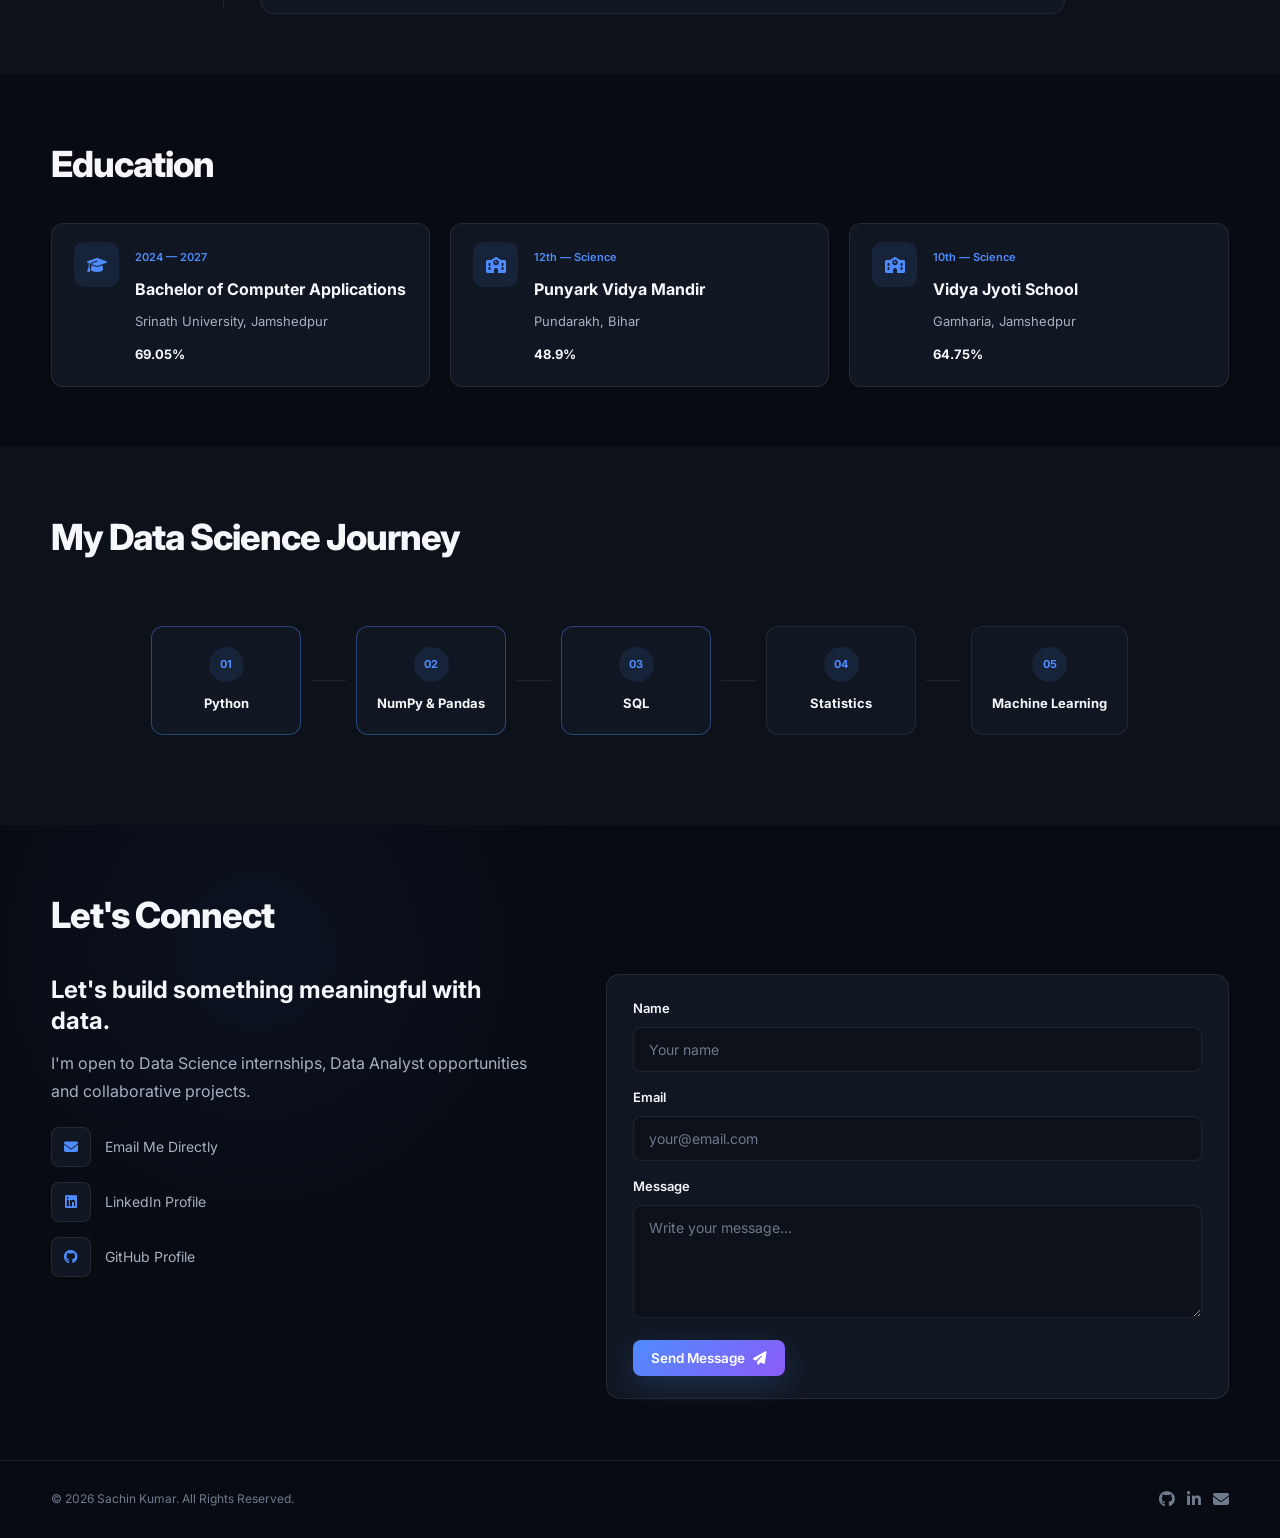
==== commit ebe0e113: "updated" ====
--- a/index.html
+++ b/index.html
@@ -425,7 +425,7 @@
                 <div class="project-filters reveal-fade">
                     <button class="filter-btn active" data-filter="all">All Projects</button>
                     <button class="filter-btn" data-filter="web">Web Apps</button>
-                    <button class="filter-btn" data-filter="cpp">C++ Systems</button>
+                    <button class="filter-btn" data-filter="basic">Basic Projects</button>
                     <button class="filter-btn" data-filter="data">Data Analytics</button>
                     <button class="filter-btn" data-filter="ml">Machine Learning</button>
                 </div>
@@ -485,7 +485,7 @@
 
                     <!-- Project 2 -->
 
-                    <article class="project-card" data-category="cpp">
+                    <article class="project-card" data-category="basic">
 
                         <div class="project-number">
                             02
@@ -619,6 +619,61 @@
 
                     </article>
 
+
+                    <!-- Project 5 -->
+
+                    <article class="project-card" data-category="basic">
+
+                        <div class="project-number">
+                            05
+                        </div>
+
+                        <div class="project-icon">
+                            <i class="fa-solid fa-keyboard"></i>
+                        </div>
+
+                        <h3>
+                            Typing Speed Test
+                        </h3>
+
+                        <p>
+                            A Python & Tkinter GUI desktop app to measure typing speed (WPM) and accuracy with real-time error highlighting and live metrics.
+                        </p>
+
+                        <div class="project-tech">
+
+                            <span>Python</span>
+                            <span>Tkinter</span>
+                            <span>GUI</span>
+
+                        </div>
+
+                        <div class="project-links">
+
+                            <a href="https://github.com/Sachinkr606/TypingTest" class="project-link"
+                                target="_blank" rel="noopener noreferrer">
+                                GitHub
+                                <i class="fa-brands fa-github"></i>
+                            </a>
+
+                            <button class="project-link open-modal-btn" data-project="p5"
+                                style="background:none;border:none;cursor:pointer;">
+                                Details
+                                <i class="fa-solid fa-arrow-up-right-from-square"></i>
+                            </button>
+
+                        </div>
+
+                    </article>
+
+                </div>
+
+                <!-- Show More / Show Less Toggle Button -->
+                <div class="projects-toggle-container" id="projects-toggle-container">
+                    <button class="projects-toggle-btn" id="projects-toggle-btn" aria-expanded="false">
+                        <span>Show All </span>
+                        <i class="fa-solid fa-chevron-down toggle-icon"></i>
+                    </button>
                 </div>
 
             </div>
--- a/style.css
+++ b/style.css
@@ -1080,6 +1080,51 @@
     font-weight: 600;
     text-transform: uppercase;
     letter-spacing: 1px;
+}
+
+/* =========================
+   PROJECTS TOGGLE BUTTON
+========================= */
+.projects-toggle-container {
+    display: flex;
+    justify-content: center;
+    align-items: center;
+    margin-top: 35px;
+}
+
+.projects-toggle-btn {
+    display: inline-flex;
+    align-items: center;
+    justify-content: center;
+    gap: 10px;
+    padding: 11px 26px;
+    font-size: 13.5px;
+    font-weight: 600;
+    border-radius: 30px;
+    background: var(--card);
+    border: 1px solid var(--border);
+    color: var(--text);
+    cursor: pointer;
+    transition: var(--transition);
+    box-shadow: 0 4px 15px rgba(0, 0, 0, 0.15);
+}
+
+.projects-toggle-btn:hover {
+    background: var(--card-hover);
+    border-color: var(--primary);
+    color: var(--primary-light);
+    transform: translateY(-3px);
+    box-shadow: 0 8px 25px rgba(79, 140, 255, 0.2);
+}
+
+.projects-toggle-btn .toggle-icon {
+    font-size: 12px;
+    color: var(--primary);
+    transition: transform 0.3s ease;
+}
+
+.projects-toggle-btn:hover .toggle-icon {
+    color: var(--primary-light);
 }
 
 
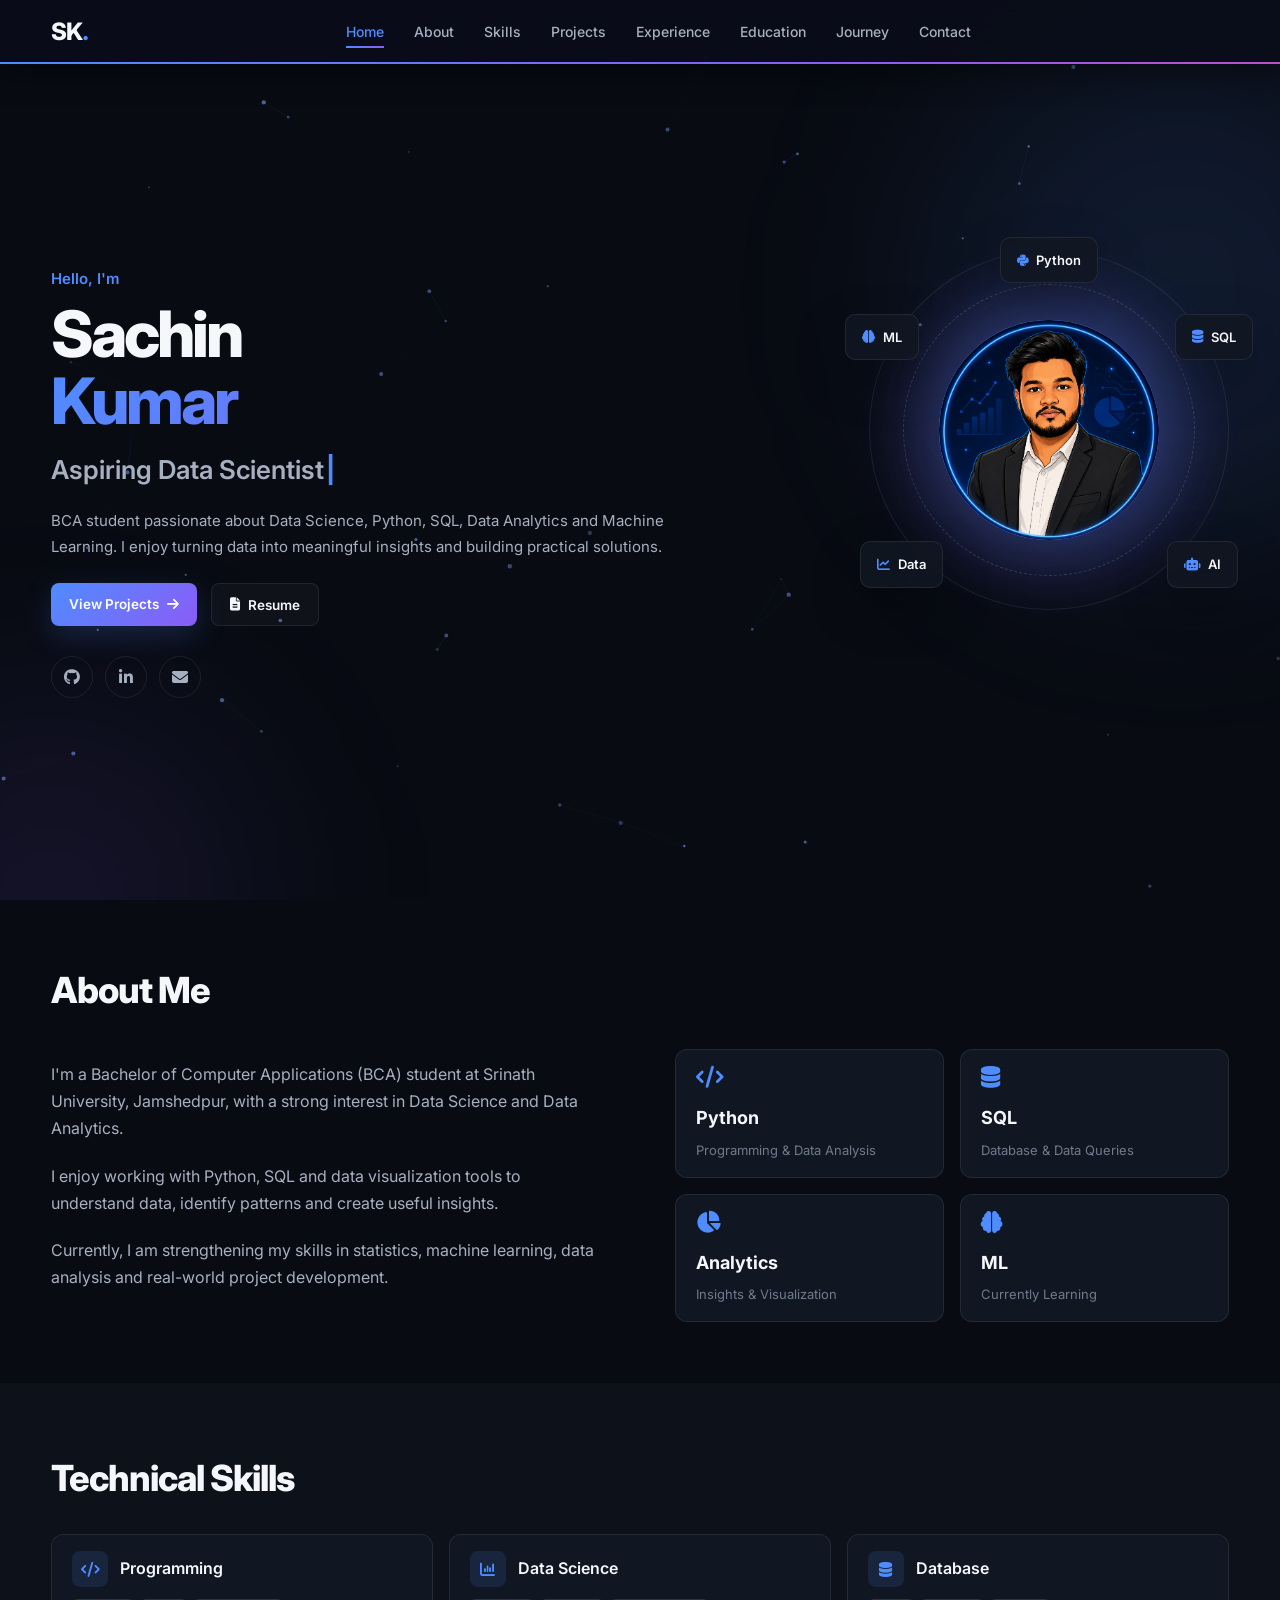
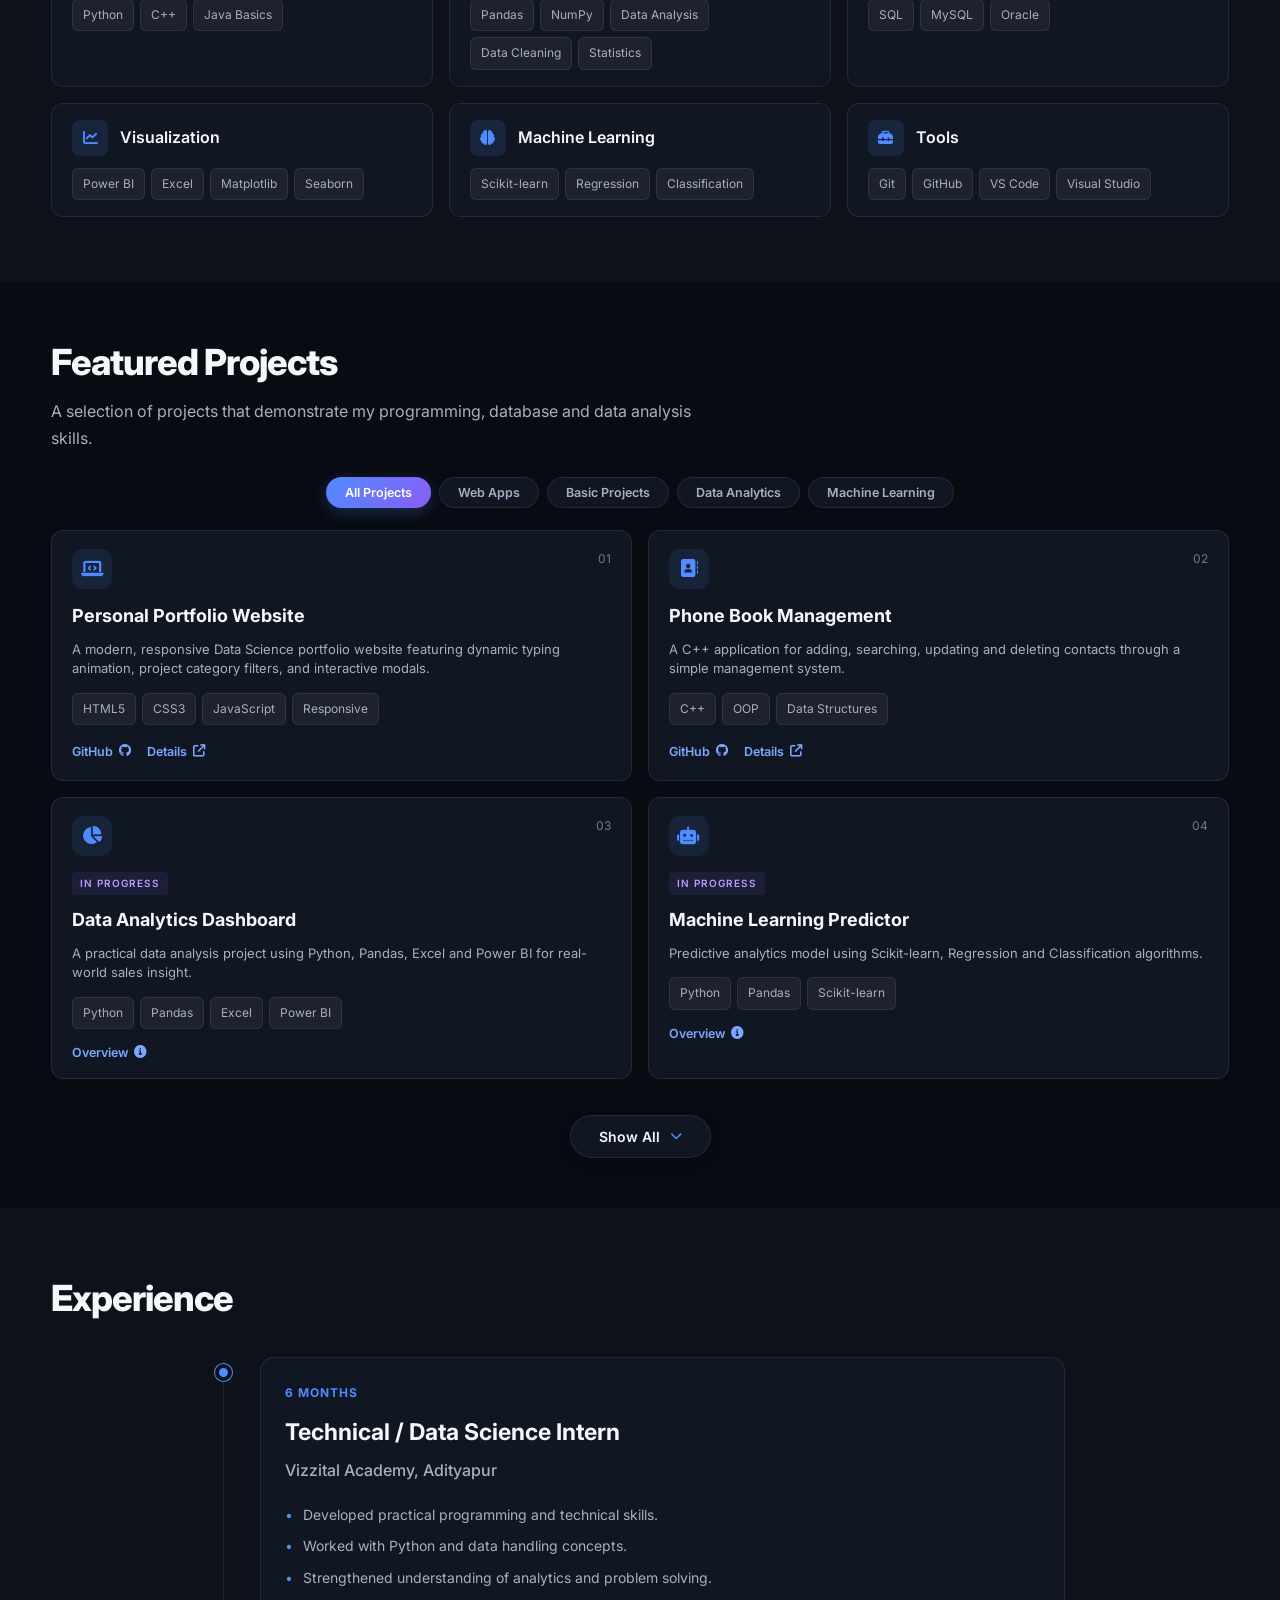
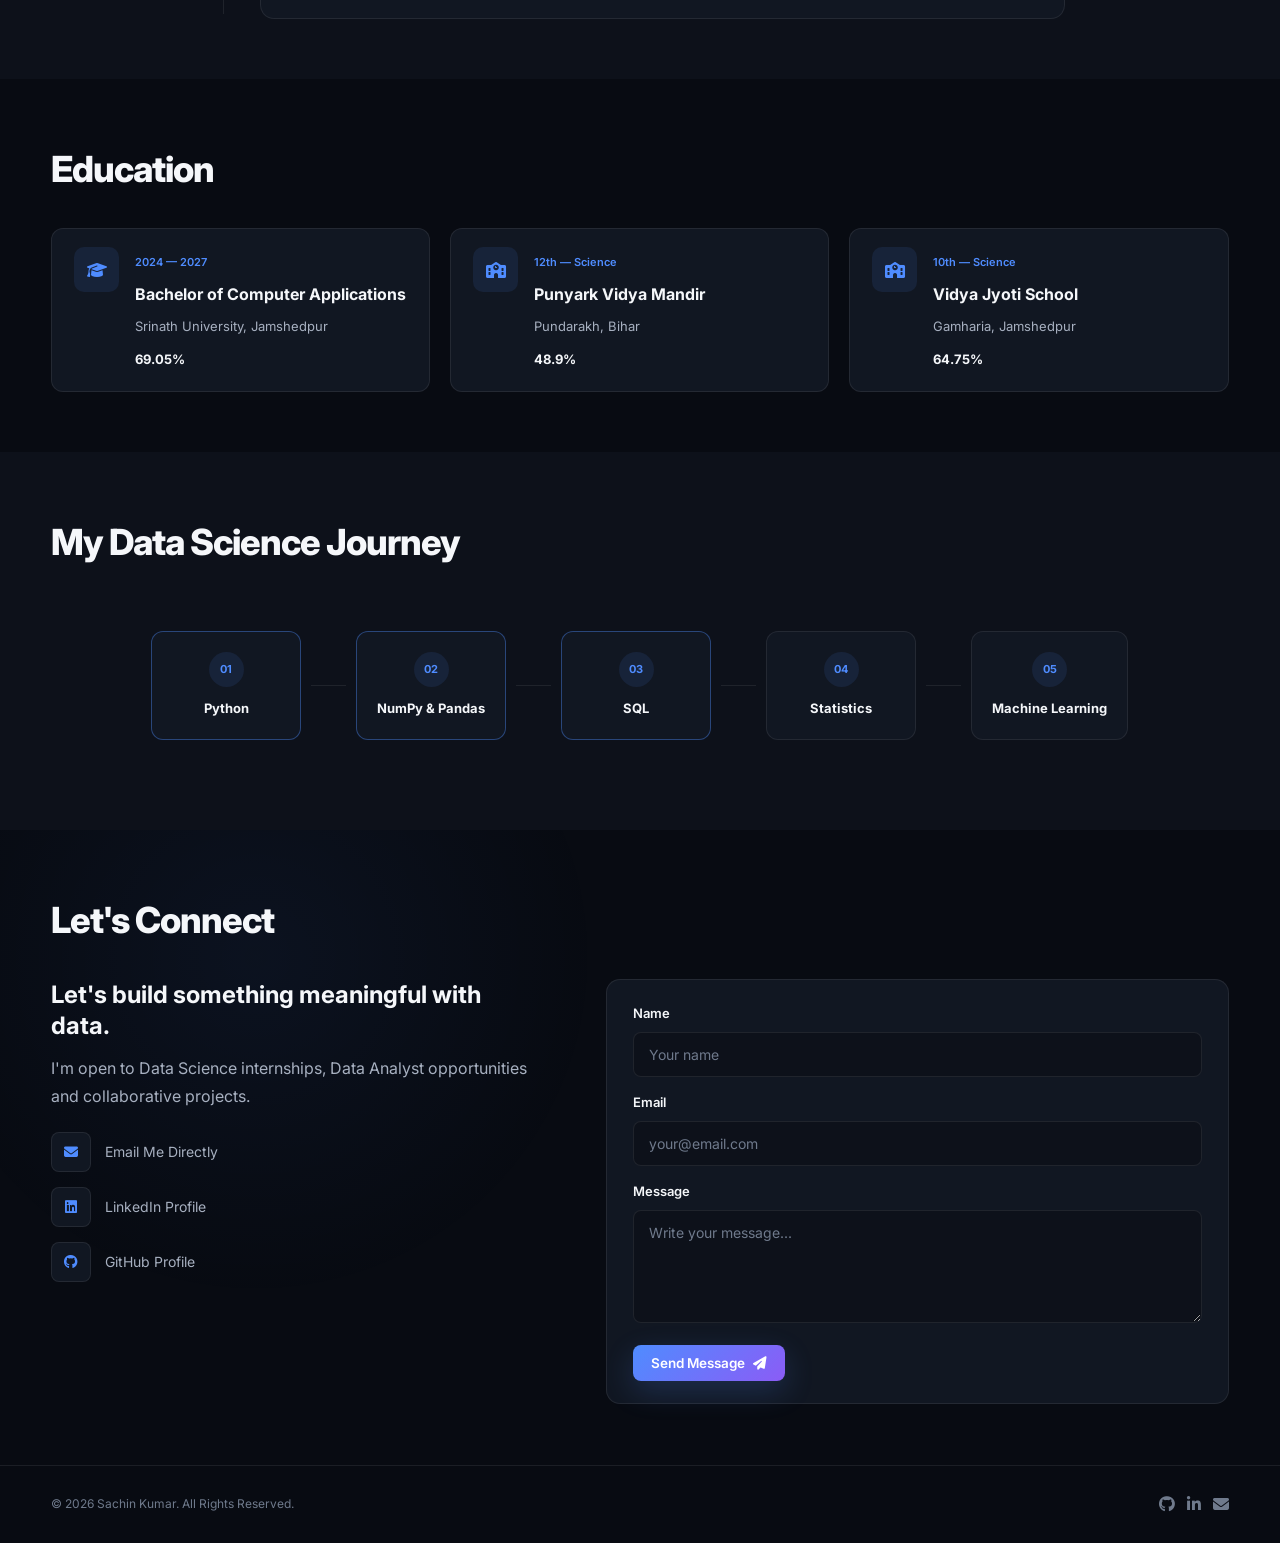
==== commit 49ea4341: "fixed eaeor" ====
--- a/index.html
+++ b/index.html
@@ -671,7 +671,7 @@
                 <!-- Show More / Show Less Toggle Button -->
                 <div class="projects-toggle-container" id="projects-toggle-container">
                     <button class="projects-toggle-btn" id="projects-toggle-btn" aria-expanded="false">
-                        <span>Show All </span>
+                        <span>Show All</span>
                         <i class="fa-solid fa-chevron-down toggle-icon"></i>
                     </button>
                 </div>
--- a/style.css
+++ b/style.css
@@ -51,6 +51,8 @@
 html {
     scroll-behavior: smooth;
     scroll-padding-top: 90px;
+    overflow-x: hidden;
+    width: 100%;
 }
 
 body {
@@ -59,6 +61,8 @@
     color: var(--text);
     line-height: 1.7;
     overflow-x: hidden;
+    width: 100%;
+    position: relative;
 }
 
 /* =========================
@@ -376,51 +380,38 @@
 
 .hero {
     min-height: 100vh;
-
-    display: flex;
-    align-items: center;
-
+    display: flex;
+    align-items: center;
     position: relative;
-
     padding-top: 64px;
-
     overflow: hidden;
+    width: 100%;
 }
 
 .hero::before {
     content: "";
-
     position: absolute;
-
     width: 500px;
     height: 500px;
-
     top: 5%;
     right: -150px;
-
     background: rgba(79, 140, 255, 0.12);
-
     filter: blur(100px);
-
     border-radius: 50%;
+    pointer-events: none;
 }
 
 .hero::after {
     content: "";
-
     position: absolute;
-
     width: 400px;
     height: 400px;
-
     bottom: -200px;
     left: -150px;
-
     background: rgba(139, 92, 246, 0.1);
-
     filter: blur(100px);
-
     border-radius: 50%;
+    pointer-events: none;
 }
 
 .hero-content {
@@ -1097,8 +1088,8 @@
     align-items: center;
     justify-content: center;
     gap: 10px;
-    padding: 11px 26px;
-    font-size: 13.5px;
+    padding: 12px 28px;
+    font-size: 14px;
     font-weight: 600;
     border-radius: 30px;
     background: var(--card);
@@ -1107,6 +1098,13 @@
     cursor: pointer;
     transition: var(--transition);
     box-shadow: 0 4px 15px rgba(0, 0, 0, 0.15);
+    touch-action: manipulation;
+    -webkit-tap-highlight-color: transparent;
+    user-select: none;
+}
+
+.projects-toggle-btn * {
+    pointer-events: none;
 }
 
 .projects-toggle-btn:hover {
@@ -1115,6 +1113,10 @@
     color: var(--primary-light);
     transform: translateY(-3px);
     box-shadow: 0 8px 25px rgba(79, 140, 255, 0.2);
+}
+
+.projects-toggle-btn:active {
+    transform: scale(0.97);
 }
 
 .projects-toggle-btn .toggle-icon {
@@ -1767,10 +1769,16 @@
         order: 1;
     }
 
+    .hero {
+        padding-top: 95px;
+    }
+
     .hero-visual {
         order: 0;
         justify-content: center;
         width: 100%;
+        margin-top: 12px;
+        margin-bottom: 20px;
     }
 
     .hero-description {
@@ -1822,62 +1830,84 @@
 @media (max-width: 650px) {
 
     .section {
-        padding: 80px 0;
+        padding: 55px 0;
     }
 
     .section-heading {
-        margin-bottom: 35px;
+        margin-bottom: 25px;
     }
 
     .section-heading h2 {
-        font-size: 30px;
+        font-size: 28px;
     }
 
     .hero {
-        padding-top: 100px;
+        padding-top: 95px;
+        padding-bottom: 30px;
+        min-height: auto;
+    }
+
+    .hero-visual {
+        margin-top: 15px;
+        margin-bottom: 22px;
+    }
+
+    .hero::before {
+        width: 250px;
+        height: 250px;
+        top: 0;
+        right: -40px;
+        filter: blur(60px);
+    }
+
+    .hero::after {
+        width: 220px;
+        height: 220px;
+        bottom: -40px;
+        left: -40px;
+        filter: blur(60px);
     }
 
     .hero h1 {
-        font-size: 48px;
-
-        letter-spacing: -2.5px;
+        font-size: 42px;
+        letter-spacing: -2px;
     }
 
     .hero h2 {
-        font-size: 22px;
+        font-size: 20px;
     }
 
     .hero-description {
         font-size: 14px;
+        max-width: 100%;
     }
 
     .profile-card {
-        width: 250px;
-        height: 250px;
+        width: 230px;
+        height: 230px;
         margin: 0 auto;
     }
 
     .profile-card::before {
-        width: 210px;
-        height: 210px;
+        width: 190px;
+        height: 190px;
     }
 
     .profile-circle {
-        width: 150px;
-        height: 150px;
+        width: 140px;
+        height: 140px;
     }
 
     .profile-placeholder {
-        width: 138px;
-        height: 138px;
-
-        font-size: 35px;
+        width: 125px;
+        height: 125px;
+        font-size: 32px;
     }
 
     .floating-card {
-        padding: 8px 11px;
-
-        font-size: 10px;
+        padding: 6px 10px;
+        font-size: 10.5px;
+        gap: 6px;
     }
 
     .card-python {
@@ -1887,33 +1917,35 @@
     }
 
     .card-ML {
-        top: 22%;
-        left: -15px;
+        top: 24%;
+        left: -5px;
+        transform: translateY(-50%);
+    }
+
+    .card-sql {
+        top: 24%;
+        right: -5px;
+        transform: translateY(-50%);
     }
 
     .card-data {
         bottom: 4%;
-        left: -8px;
-    }
-
-    .card-sql {
-        top: 22%;
-        right: -15px;
+        left: 2px;
     }
 
     .card-AI {
         bottom: 4%;
-        right: -8px;
+        right: 2px;
     }
 
     .about-grid {
         grid-template-columns: 1fr;
-
-        gap: 35px;
+        gap: 30px;
     }
 
     .about-highlights {
         grid-template-columns: 1fr 1fr;
+        gap: 12px;
     }
 
     .skills-grid,
@@ -1923,15 +1955,17 @@
     }
 
     .project-card {
-        padding: 25px;
+        padding: 20px;
     }
 
     .timeline-content {
-        padding: 22px;
+        padding: 18px 20px;
     }
 
     .roadmap {
         justify-content: flex-start;
+        max-width: 100%;
+        padding: 20px 0;
     }
 
     .roadmap-line {
@@ -1939,24 +1973,68 @@
     }
 
     .contact-form {
-        padding: 22px;
+        padding: 20px;
     }
 
     .contact-info h3 {
-        font-size: 25px;
+        font-size: 22px;
     }
 
     .footer-content {
         flex-direction: column;
-
         gap: 15px;
-
         text-align: center;
     }
 
     .back-to-top {
         right: 15px;
         bottom: 15px;
+    }
+
+    .toast-container {
+        left: 50%;
+        transform: translateX(-50%);
+        width: 90%;
+        max-width: 360px;
+        bottom: 20px;
+    }
+}
+
+@media (max-width: 400px) {
+    .profile-card {
+        width: 200px;
+        height: 200px;
+    }
+
+    .profile-card::before {
+        width: 165px;
+        height: 165px;
+    }
+
+    .profile-circle {
+        width: 120px;
+        height: 120px;
+    }
+
+    .floating-card {
+        padding: 5px 8px;
+        font-size: 9px;
+    }
+
+    .card-ML {
+        left: 0;
+    }
+
+    .card-sql {
+        right: 0;
+    }
+
+    .about-highlights {
+        grid-template-columns: 1fr;
+    }
+
+    .hero h1 {
+        font-size: 34px;
     }
 }
 
@@ -1992,15 +2070,18 @@
 }
 
 .filter-btn {
-    padding: 6px 16px;
+    padding: 7px 18px;
     border-radius: 25px;
     background: var(--card);
     border: 1px solid var(--border);
     color: var(--text-secondary);
-    font-size: 12px;
+    font-size: 12.5px;
     font-weight: 600;
     cursor: pointer;
     transition: var(--transition);
+    touch-action: manipulation;
+    -webkit-tap-highlight-color: transparent;
+    user-select: none;
 }
 
 .filter-btn:hover,
@@ -2009,6 +2090,10 @@
     color: white;
     border-color: transparent;
     box-shadow: 0 4px 15px rgba(79, 140, 255, 0.25);
+}
+
+.filter-btn:active {
+    transform: scale(0.96);
 }
 
 /* Modals */
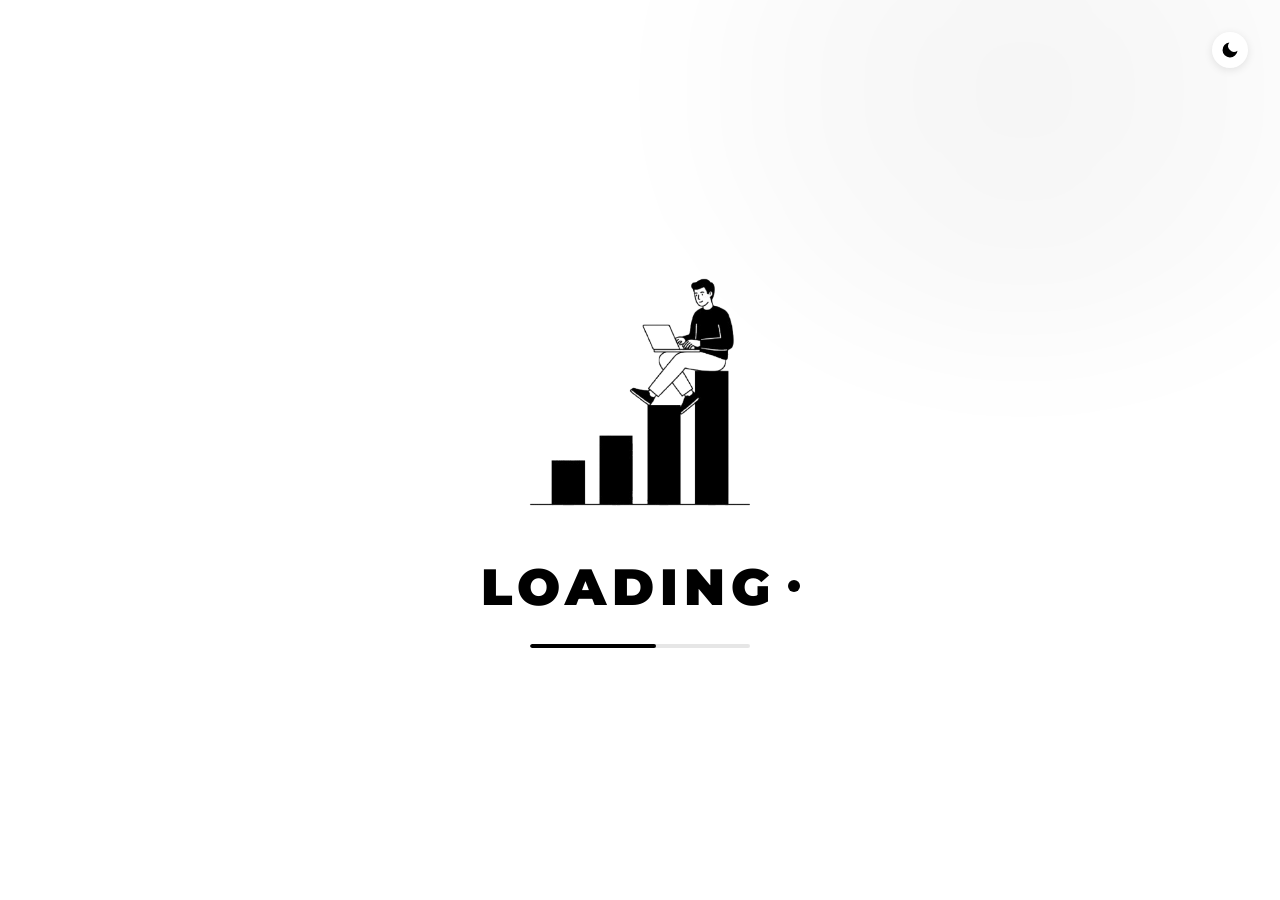
==== commit 12ca672c: "new" ====
--- a/index.html
+++ b/index.html
@@ -1,1105 +1,111 @@
 <!DOCTYPE html>
 <html lang="en">
-
 <head>
     <meta charset="UTF-8">
     <meta name="viewport" content="width=device-width, initial-scale=1.0">
-
-    <meta name="description"
-        content="Sachin Kumar - Aspiring Data Scientist, BCA Student, Python, SQL and Data Analytics enthusiast.">
-
-    <meta name="keywords" content="Sachin Kumar, Data Scientist, Data Analyst, Python, SQL, Power BI, Machine Learning">
-
-    <meta name="author" content="Sachin Kumar">
-
-    <title>Sachin Kumar | Aspiring Data Scientist</title>
-
-    <!-- Google Font -->
+    <link rel="icon" type="image/svg+xml" href="favicon.svg">
+    <title>Sachin Kumar | Loading...</title>
+    <meta name="description" content="Portfolio of Sachin Kumar, Data Science Intern & Developer.">
+    
+    <!-- Google Fonts: Montserrat -->
     <link rel="preconnect" href="https://fonts.googleapis.com">
     <link rel="preconnect" href="https://fonts.gstatic.com" crossorigin>
-    <link href="https://fonts.googleapis.com/css2?family=Inter:wght@400;500;600;700;800&display=swap" rel="stylesheet">
+    <link href="https://fonts.googleapis.com/css2?family=Montserrat:wght@600;700;800;900&display=swap" rel="stylesheet">
+    
+    <!-- External CSS & JS -->
+    <link rel="stylesheet" href="style.css">
+    <script src="script.js"></script>
+</head>
+<body style="background-color: var(--bg-light); color: var(--text-dark); height: 100vh; width: 100vw; overflow: hidden; display: flex; flex-direction: column; align-items: center; justify-content: center; position: relative;">
 
-    <!-- Font Awesome -->
-    <link rel="stylesheet" href="https://cdnjs.cloudflare.com/ajax/libs/font-awesome/6.5.2/css/all.min.css">
+    <!-- Top Right Theme Toggle: Identical to website main pages -->
+    <div style="position: absolute; top: 2rem; right: 2rem; z-index: 10;">
+        <button class="theme-toggle-btn" id="themeToggle" onclick="toggleTheme()" aria-label="Toggle Dark Mode">
+            <svg id="themeIcon" viewBox="0 0 24 24">
+                <path d="M21 12.79A9 9 0 1 1 11.21 3 7 7 0 0 0 21 12.79z"></path>
+            </svg>
+        </button>
+    </div>
 
-    <!-- Favicon -->
-    <link rel="icon" type="image/png" href="./images/character.png">
-    <link rel="apple-touch-icon" href="./images/character.png">
+    <!-- Main Loader Container -->
+    <div class="loader-container" id="loaderContainer" style="display: flex; flex-direction: column; align-items: center; justify-content: center; gap: 1.8rem; text-align: center; max-width: 460px; width: 90%;">
+        <div class="illustration-box" style="width: 100%; max-width: 380px; display: flex; align-items: center; justify-content: center;">
+            <img src="./assets/loading-illustration.jpg" alt="Data Scientist Loading Illustration" class="loader-img" style="width: 100%; height: auto; max-height: 280px; object-fit: contain; transition: filter 0.3s ease;">
+        </div>
 
-    <!-- CSS -->
-    <link rel="stylesheet" href="style.css">
-    <!-- SCRIPT -->
-    <script src="script.js" defer></script>
-</head>
+        <div class="loading-title" style="font-size: 3.2rem; font-weight: 900; letter-spacing: 6px; text-transform: uppercase; display: flex; align-items: center; justify-content: center; gap: 0.5rem; line-height: 1; color: var(--text-dark);">
+            LOADING <span class="dot-animated" style="display: inline-block; width: 12px; height: 12px; background-color: var(--text-dark); border-radius: 50%; animation: dotFade 1.2s infinite ease-in-out; margin-left: 4px;"></span>
+        </div>
 
-<body>
-
-    <!-- ================= PRELOADER ================= -->
-    <div id="preloader" class="preloader">
-        <div class="preloader-rings">
-            <span></span>
-            <span></span>
-            <span></span>
-        </div>
-        <div class="preloader-text">
-            <span class="preloader-code">import</span> portfolio<span class="preloader-code">...</span>
-        </div>
-        <div class="preloader-bar">
-            <div class="preloader-fill"></div>
+        <div class="progress-track" style="width: 220px; height: 4px; background-color: rgba(128, 128, 128, 0.2); border-radius: 4px; overflow: hidden; margin-top: 0.2rem;">
+            <div class="progress-fill" id="progressFill" style="height: 100%; width: 0%; background-color: var(--text-dark); border-radius: 4px; transition: width 0.05s linear;"></div>
         </div>
     </div>
 
-    <!-- ================= BACKGROUND ANIMATION ================= -->
-    <canvas id="bg-canvas"></canvas>
+    <style>
+        /* Dark mode image inversion for seamless theme matching */
+        html.dark .loader-img {
+            filter: invert(1) contrast(1.1);
+        }
 
-    <!-- ================= NAVBAR ================= -->
+        @keyframes dotFade {
+            0%, 100% { opacity: 0.2; transform: scale(0.6); }
+            50% { opacity: 1; transform: scale(1.1); }
+        }
 
-    <header class="header">
+        .loader-fade-out {
+            opacity: 0;
+            transform: scale(0.96);
+            transition: opacity 0.4s ease, transform 0.4s ease;
+        }
 
-        <nav class="navbar container">
+        @media (max-width: 480px) {
+            .illustration-box {
+                max-width: 290px !important;
+            }
+            .loading-title {
+                font-size: 2.4rem !important;
+                letter-spacing: 4px !important;
+            }
+            .progress-track {
+                width: 180px !important;
+            }
+        }
+    </style>
 
-            <a href="#home" class="logo">
-                SK<span>.</span>
-            </a>
+    <script>
+        // Ensure theme icon initializes correctly on load
+        document.addEventListener('DOMContentLoaded', () => {
+            if (typeof updateThemeIcon === 'function' && typeof isDarkMode !== 'undefined') {
+                updateThemeIcon(isDarkMode);
+            }
+        });
 
-            <ul class="nav-links">
+        // Smooth Progress & Auto Transition to home.html
+        const progressFill = document.getElementById('progressFill');
+        const loaderContainer = document.getElementById('loaderContainer');
 
-                <li><a href="#home" class="active">Home</a></li>
-                <li><a href="#about">About</a></li>
-                <li><a href="#skills">Skills</a></li>
-                <li><a href="#projects">Projects</a></li>
-                <li><a href="#experience">Experience</a></li>
-                <li><a href="#education">Education</a></li>
-                <li><a href="#journey">Journey</a></li>
-                <li><a href="#contact">Contact</a></li>
+        let pct = 0;
+        const duration = 2200; // 2.2 seconds
+        const interval = 20;
+        const step = 100 / (duration / interval);
 
-            </ul>
-
-            <div class="nav-actions">
-                <button class="menu-btn" aria-label="Open Menu">
-                    <i class="fa-solid fa-bars"></i>
-                </button>
-            </div>
-
-        </nav>
-
-    </header>
-
-
-    <!-- ================= HERO ================= -->
-
-    <main>
-
-        <section id="home" class="hero">
-
-            <div class="container hero-content">
-
-                <div class="hero-text">
-
-                    <p class="hero-intro">
-                        Hello, I'm
-                    </p>
-
-                    <h1>
-                        Sachin <span>Kumar</span>
-                    </h1>
-
-                    <h2>
-                        <span id="typed-text">Aspiring Data Scientist</span><span class="typed-cursor">|</span>
-                    </h2>
-
-                    <p class="hero-description">
-                        BCA student passionate about Data Science, Python,
-                        SQL, Data Analytics and Machine Learning. I enjoy
-                        turning data into meaningful insights and building
-                        practical solutions.
-                    </p>
-
-                    <div class="hero-buttons">
-
-                        <a href="#projects" class="btn btn-primary">
-                            View Projects
-                            <i class="fa-solid fa-arrow-right"></i>
-                        </a>
-
-                        <button id="open-resume-btn" class="btn btn-outline" aria-label="View Resume">
-                            <i class="fa-solid fa-file-lines"></i>
-                            Resume
-                        </button>
-
-                    </div>
-
-                    <div class="social-links">
-
-                        <a href="https://github.com/Sachinkr606" aria-label="GitHub" target="_blank"
-                            rel="noopener noreferrer">
-                            <i class="fa-brands fa-github"></i>
-                        </a>
-
-                        <a href="https://www.linkedin.com/in/sachinkr606/" aria-label="LinkedIn" target="_blank"
-                            rel="noopener noreferrer">
-
-
-                            <i class="fa-brands fa-linkedin-in"></i>
-                        </a>
-
-                        <a href="https://mail.google.com/mail/?view=cm&fs=1&to=kumarsachin8207548606@gmail.com"
-                            aria-label="Email" target="_blank" rel="noopener noreferrer" class="email-btn-link"
-                            title="Send Email via Gmail">
-                            <i class="fa-solid fa-envelope"></i>
-                        </a>
-
-                    </div>
-
-                </div>
-
-
-                <!-- Hero Visual -->
-
-                <div class="hero-visual">
-
-                    <div class="profile-card">
-
-                        <div class="profile-circle">
-
-                            <img src="./images/character.png" alt="Sachin Kumar" class="character-img">
-
-                        </div>
-
-                        <div class="floating-card card-python">
-                            <i class="fa-brands fa-python"></i>
-                            Python
-                        </div>
-
-                        <div class="floating-card card-ML">
-                            <i class="fa-solid fa-brain"></i>
-                            ML
-                        </div>
-
-                        <div class="floating-card card-sql">
-                            <i class="fa-solid fa-database"></i>
-                            SQL
-                        </div>
-
-                        <div class="floating-card card-data">
-                            <i class="fa-solid fa-chart-line"></i>
-                            Data
-                        </div>
-                        <div class="floating-card card-AI">
-                            <i class="fa-solid fa-robot"></i>
-                            AI
-                        </div>
-
-                    </div>
-
-                </div>
-
-            </div>
-
-        </section>
-
-
-        <!-- ================= ABOUT ================= -->
-
-        <section id="about" class="section">
-
-            <div class="container">
-
-                <div class="section-heading reveal-left">
-
-                    <h2>About Me</h2>
-
-                </div>
-
-                <div class="about-grid">
-
-                    <div class="about-text reveal-left">
-
-                        <p>
-                            I'm a Bachelor of Computer Applications (BCA)
-                            student at Srinath University, Jamshedpur,
-                            with a strong interest in Data Science and
-                            Data Analytics.
-                        </p>
-
-                        <p>
-                            I enjoy working with Python, SQL and data
-                            visualization tools to understand data,
-                            identify patterns and create useful insights.
-                        </p>
-
-                        <p>
-                            Currently, I am strengthening my skills in
-                            statistics, machine learning, data analysis
-                            and real-world project development.
-                        </p>
-
-                    </div>
-
-                    <div class="about-highlights reveal-right stagger-container">
-
-                        <div class="highlight-card">
-
-                            <i class="fa-solid fa-code"></i>
-
-                            <h3>Python</h3>
-
-                            <p>
-                                Programming & Data Analysis
-                            </p>
-
-                        </div>
-
-                        <div class="highlight-card">
-
-                            <i class="fa-solid fa-database"></i>
-
-                            <h3>SQL</h3>
-
-                            <p>
-                                Database & Data Queries
-                            </p>
-
-                        </div>
-
-                        <div class="highlight-card">
-
-                            <i class="fa-solid fa-chart-pie"></i>
-
-                            <h3>Analytics</h3>
-
-                            <p>
-                                Insights & Visualization
-                            </p>
-
-                        </div>
-
-                        <div class="highlight-card">
-
-                            <i class="fa-solid fa-brain"></i>
-
-                            <h3>ML</h3>
-
-                            <p>
-                                Currently Learning
-                            </p>
-
-                        </div>
-
-                    </div>
-
-                </div>
-
-            </div>
-
-        </section>
-
-
-        <!-- ================= SKILLS ================= -->
-
-        <section id="skills" class="section section-dark">
-
-            <div class="container">
-
-                <div class="section-heading reveal-left">
-
-                    <h2>Technical Skills</h2>
-
-                </div>
-
-                <div class="skills-grid reveal-up stagger-container">
-
-                    <div class="skill-category">
-                        <div class="skill-header">
-                            <div class="skill-icon">
-                                <i class="fa-solid fa-code"></i>
-                            </div>
-                            <h3>Programming</h3>
-                        </div>
-                        <div class="skill-tags">
-                            <span>Python</span>
-                            <span>C++</span>
-                            <span>Java Basics</span>
-                        </div>
-                    </div>
-
-                    <div class="skill-category">
-                        <div class="skill-header">
-                            <div class="skill-icon">
-                                <i class="fa-solid fa-chart-column"></i>
-                            </div>
-                            <h3>Data Science</h3>
-                        </div>
-                        <div class="skill-tags">
-                            <span>Pandas</span>
-                            <span>NumPy</span>
-                            <span>Data Analysis</span>
-                            <span>Data Cleaning</span>
-                            <span>Statistics</span>
-                        </div>
-                    </div>
-
-                    <div class="skill-category">
-                        <div class="skill-header">
-                            <div class="skill-icon">
-                                <i class="fa-solid fa-database"></i>
-                            </div>
-                            <h3>Database</h3>
-                        </div>
-                        <div class="skill-tags">
-                            <span>SQL</span>
-                            <span>MySQL</span>
-                            <span>Oracle</span>
-                        </div>
-                    </div>
-
-                    <div class="skill-category">
-                        <div class="skill-header">
-                            <div class="skill-icon">
-                                <i class="fa-solid fa-chart-line"></i>
-                            </div>
-                            <h3>Visualization</h3>
-                        </div>
-                        <div class="skill-tags">
-                            <span>Power BI</span>
-                            <span>Excel</span>
-                            <span>Matplotlib</span>
-                            <span>Seaborn</span>
-                        </div>
-                    </div>
-
-                    <div class="skill-category">
-                        <div class="skill-header">
-                            <div class="skill-icon">
-                                <i class="fa-solid fa-brain"></i>
-                            </div>
-                            <h3>Machine Learning</h3>
-                        </div>
-                        <div class="skill-tags">
-                            <span>Scikit-learn</span>
-                            <span>Regression</span>
-                            <span>Classification</span>
-                        </div>
-                    </div>
-
-                    <div class="skill-category">
-                        <div class="skill-header">
-                            <div class="skill-icon">
-                                <i class="fa-solid fa-toolbox"></i>
-                            </div>
-                            <h3>Tools</h3>
-                        </div>
-                        <div class="skill-tags">
-                            <span>Git</span>
-                            <span>GitHub</span>
-                            <span>VS Code</span>
-                            <span>Visual Studio</span>
-                        </div>
-                    </div>
-
-                </div>
-
-            </div>
-
-        </section>
-
-
-        <!-- ================= PROJECTS ================= -->
-
-        <section id="projects" class="section">
-
-            <div class="container">
-
-                <div class="section-heading reveal-left">
-
-                    <h2>Featured Projects</h2>
-
-                </div>
-
-                <p class="section-description reveal-fade">
-                    A selection of projects that demonstrate my
-                    programming, database and data analysis skills.
-                </p>
-
-                <!-- Project Filters -->
-                <div class="project-filters reveal-fade">
-                    <button class="filter-btn active" data-filter="all">All Projects</button>
-                    <button class="filter-btn" data-filter="web">Web Apps</button>
-                    <button class="filter-btn" data-filter="basic">Basic Projects</button>
-                    <button class="filter-btn" data-filter="data">Data Analytics</button>
-                    <button class="filter-btn" data-filter="ml">Machine Learning</button>
-                </div>
-
-
-                <div class="projects-grid reveal-up stagger-container">
-
-
-                    <!-- Project 1 -->
-
-                    <article class="project-card" data-category="web">
-
-                        <div class="project-number">
-                            01
-                        </div>
-
-                        <div class="project-icon">
-                            <i class="fa-solid fa-laptop-code"></i>
-                        </div>
-
-                        <h3>
-                            Personal Portfolio Website
-                        </h3>
-
-                        <p>
-                            A modern, responsive Data Science portfolio website
-                            featuring dynamic typing animation, project category filters, and interactive modals.
-                        </p>
-
-                        <div class="project-tech">
-
-                            <span>HTML5</span>
-                            <span>CSS3</span>
-                            <span>JavaScript</span>
-                            <span>Responsive</span>
-
-                        </div>
-
-                        <div class="project-links">
-
-                            <a href="https://github.com/Sachinkr606/Sachinkr606.github.io" class="project-link"
-                                target="_blank" rel="noopener noreferrer">
-                                GitHub
-                                <i class="fa-brands fa-github"></i>
-                            </a>
-
-                            <button class="project-link open-modal-btn" data-project="p1"
-                                style="background:none;border:none;cursor:pointer;">
-                                Details
-                                <i class="fa-solid fa-arrow-up-right-from-square"></i>
-                            </button>
-
-                        </div>
-
-                    </article>
-
-
-                    <!-- Project 2 -->
-
-                    <article class="project-card" data-category="basic">
-
-                        <div class="project-number">
-                            02
-                        </div>
-
-                        <div class="project-icon">
-                            <i class="fa-solid fa-address-book"></i>
-                        </div>
-
-                        <h3>
-                            Phone Book Management
-                        </h3>
-
-                        <p>
-                            A C++ application for adding, searching,
-                            updating and deleting contacts through
-                            a simple management system.
-                        </p>
-
-                        <div class="project-tech">
-
-                            <span>C++</span>
-                            <span>OOP</span>
-                            <span>Data Structures</span>
-
-                        </div>
-
-                        <div class="project-links">
-
-                            <a href="https://github.com/Sachinkr606/PhoneBook-Management-System.git"
-                                class="project-link" target="_blank" rel="noopener noreferrer">
-                                GitHub
-                                <i class="fa-brands fa-github"></i>
-                            </a>
-
-                            <button class="project-link open-modal-btn" data-project="p2"
-                                style="background:none;border:none;cursor:pointer;">
-                                Details
-                                <i class="fa-solid fa-arrow-up-right-from-square"></i>
-                            </button>
-
-                        </div>
-
-                    </article>
-
-
-                    <!-- Project 3 -->
-
-                    <article class="project-card coming-soon" data-category="data">
-
-                        <div class="project-number">
-                            03
-                        </div>
-
-                        <div class="project-icon">
-                            <i class="fa-solid fa-chart-pie"></i>
-                        </div>
-
-                        <span class="status">
-                            In Progress
-                        </span>
-
-                        <h3>
-                            Data Analytics Dashboard
-                        </h3>
-
-                        <p>
-                            A practical data analysis project using
-                            Python, Pandas, Excel and Power BI for real-world sales insight.
-                        </p>
-
-                        <div class="project-tech">
-
-                            <span>Python</span>
-                            <span>Pandas</span>
-                            <span>Excel</span>
-                            <span>Power BI</span>
-
-                        </div>
-
-                        <div class="project-links">
-                            <button class="project-link open-modal-btn" data-project="p3"
-                                style="background:none;border:none;cursor:pointer;">
-                                Overview
-                                <i class="fa-solid fa-circle-info"></i>
-                            </button>
-                        </div>
-
-                    </article>
-
-
-                    <!-- Project 4 -->
-
-                    <article class="project-card coming-soon" data-category="ml">
-
-                        <div class="project-number">
-                            04
-                        </div>
-
-                        <div class="project-icon">
-                            <i class="fa-solid fa-robot"></i>
-                        </div>
-
-                        <span class="status">
-                            In Progress
-                        </span>
-
-                        <h3>
-                            Machine Learning Predictor
-                        </h3>
-
-                        <p>
-                            Predictive analytics model using Scikit-learn, Regression and Classification algorithms.
-                        </p>
-
-                        <div class="project-tech">
-
-                            <span>Python</span>
-                            <span>Pandas</span>
-                            <span>Scikit-learn</span>
-
-                        </div>
-
-                        <div class="project-links">
-                            <button class="project-link open-modal-btn" data-project="p4"
-                                style="background:none;border:none;cursor:pointer;">
-                                Overview
-                                <i class="fa-solid fa-circle-info"></i>
-                            </button>
-                        </div>
-
-                    </article>
-
-
-                    <!-- Project 5 -->
-
-                    <article class="project-card" data-category="basic">
-
-                        <div class="project-number">
-                            05
-                        </div>
-
-                        <div class="project-icon">
-                            <i class="fa-solid fa-keyboard"></i>
-                        </div>
-
-                        <h3>
-                            Typing Speed Test
-                        </h3>
-
-                        <p>
-                            A Python & Tkinter GUI desktop app to measure typing speed (WPM) and accuracy with real-time error highlighting and live metrics.
-                        </p>
-
-                        <div class="project-tech">
-
-                            <span>Python</span>
-                            <span>Tkinter</span>
-                            <span>GUI</span>
-
-                        </div>
-
-                        <div class="project-links">
-
-                            <a href="https://github.com/Sachinkr606/TypingTest" class="project-link"
-                                target="_blank" rel="noopener noreferrer">
-                                GitHub
-                                <i class="fa-brands fa-github"></i>
-                            </a>
-
-                            <button class="project-link open-modal-btn" data-project="p5"
-                                style="background:none;border:none;cursor:pointer;">
-                                Details
-                                <i class="fa-solid fa-arrow-up-right-from-square"></i>
-                            </button>
-
-                        </div>
-
-                    </article>
-
-                </div>
-
-                <!-- Show More / Show Less Toggle Button -->
-                <div class="projects-toggle-container" id="projects-toggle-container">
-                    <button class="projects-toggle-btn" id="projects-toggle-btn" aria-expanded="false">
-                        <span>Show All</span>
-                        <i class="fa-solid fa-chevron-down toggle-icon"></i>
-                    </button>
-                </div>
-
-            </div>
-
-        </section>
-
-
-        <!-- ================= EXPERIENCE ================= -->
-
-        <section id="experience" class="section section-dark">
-
-            <div class="container">
-
-                <div class="section-heading reveal-left">
-
-                    <h2>Experience</h2>
-
-                </div>
-
-                <div class="timeline reveal-up">
-
-                    <div class="timeline-item">
-
-                        <div class="timeline-dot"></div>
-
-                        <div class="timeline-content">
-
-                            <span class="timeline-date">
-                                6 Months
-                            </span>
-
-                            <h3>
-                                Technical / Data Science Intern
-                            </h3>
-
-                            <h4>
-                                Vizzital Academy, Adityapur
-                            </h4>
-
-                            <ul>
-
-                                <li>
-                                    Developed practical programming
-                                    and technical skills.
-                                </li>
-
-                                <li>
-                                    Worked with Python and data
-                                    handling concepts.
-                                </li>
-
-                                <li>
-                                    Strengthened understanding of
-                                    analytics and problem solving.
-                                </li>
-
-                            </ul>
-
-                        </div>
-
-                    </div>
-
-                </div>
-
-            </div>
-
-        </section>
-
-
-        <!-- ================= EDUCATION ================= -->
-
-        <section id="education" class="section">
-
-            <div class="container">
-
-                <div class="section-heading reveal-left">
-
-                    <h2>Education</h2>
-
-                </div>
-
-                <div class="education-grid reveal-up stagger-container">
-
-
-                    <div class="education-card">
-
-                        <div class="education-icon">
-
-                            <i class="fa-solid fa-graduation-cap"></i>
-
-                        </div>
-
-                        <div>
-
-                            <span class="education-year">
-                                2024 — 2027
-                            </span>
-
-                            <h3>
-                                Bachelor of Computer Applications
-                            </h3>
-
-                            <p>
-                                Srinath University, Jamshedpur
-                            </p>
-
-                            <strong>
-                                69.05%
-                            </strong>
-
-                        </div>
-
-                    </div>
-
-
-                    <div class="education-card">
-
-                        <div class="education-icon">
-
-                            <i class="fa-solid fa-school"></i>
-
-                        </div>
-
-                        <div>
-
-                            <span class="education-year">
-                                12th — Science
-                            </span>
-
-                            <h3>
-                                Punyark Vidya Mandir
-                            </h3>
-
-                            <p>
-                                Pundarakh, Bihar
-                            </p>
-
-                            <strong>
-                                48.9%
-                            </strong>
-
-                        </div>
-
-                    </div>
-
-
-                    <div class="education-card">
-
-                        <div class="education-icon">
-
-                            <i class="fa-solid fa-school"></i>
-
-                        </div>
-
-                        <div>
-
-                            <span class="education-year">
-                                10th — Science
-                            </span>
-
-                            <h3>
-                                Vidya Jyoti School
-                            </h3>
-
-                            <p>
-                                Gamharia, Jamshedpur
-                            </p>
-
-                            <strong>
-                                64.75%
-                            </strong>
-
-                        </div>
-
-                    </div>
-
-                </div>
-
-            </div>
-
-        </section>
-
-
-        <!-- ================= ROADMAP ================= -->
-
-        <section id="journey" class="section section-dark">
-
-            <div class="container">
-
-                <div class="section-heading reveal-left">
-
-                    <h2>My Data Science Journey</h2>
-
-                </div>
-
-                <div class="roadmap reveal-scale stagger-container">
-
-                    <div class="roadmap-item active">
-                        <span>01</span>
-                        <h3>Python</h3>
-                    </div>
-
-                    <div class="roadmap-line"></div>
-
-                    <div class="roadmap-item active">
-                        <span>02</span>
-                        <h3>NumPy & Pandas</h3>
-                    </div>
-
-                    <div class="roadmap-line"></div>
-
-                    <div class="roadmap-item active">
-                        <span>03</span>
-                        <h3>SQL</h3>
-                    </div>
-
-                    <div class="roadmap-line"></div>
-
-                    <div class="roadmap-item">
-                        <span>04</span>
-                        <h3>Statistics</h3>
-                    </div>
-
-                    <div class="roadmap-line"></div>
-
-                    <div class="roadmap-item">
-                        <span>05</span>
-                        <h3>Machine Learning</h3>
-                    </div>
-
-                </div>
-
-            </div>
-
-        </section>
-
-
-        <!-- ================= CONTACT ================= -->
-
-        <section id="contact" class="section contact-section">
-
-            <div class="container">
-
-                <div class="section-heading reveal-left">
-
-                    <h2>Let's Connect</h2>
-
-                </div>
-
-                <div class="contact-grid">
-
-                    <div class="contact-info reveal-left">
-
-                        <h3>
-                            Let's build something meaningful with data.
-                        </h3>
-
-                        <p>
-                            I'm open to Data Science internships,
-                            Data Analyst opportunities and
-                            collaborative projects.
-                        </p>
-
-                        <div class="contact-details">
-
-                            <a href="https://mail.google.com/mail/?view=cm&fs=1&to=kumarsachin8207548606@gmail.com"
-                                target="_blank" rel="noopener noreferrer" class="email-btn-link"
-                                title="Send Email via Gmail">
-
-                                <i class="fa-solid fa-envelope"></i>
-
-                                <span>
-                                    Email Me Directly
-                                </span>
-
-                            </a>
-
-                            <a href="https://www.linkedin.com/in/sachinkr606/" target="_blank"
-                                rel="noopener noreferrer">
-
-                                <i class="fa-brands fa-linkedin"></i>
-
-                                <span>
-                                    LinkedIn Profile
-                                </span>
-
-                            </a>
-
-                            <a href="https://github.com/Sachinkr606" target="_blank" rel="noopener noreferrer">
-
-                                <i class="fa-brands fa-github"></i>
-
-                                <span>
-                                    GitHub Profile
-                                </span>
-
-                            </a>
-
-                        </div>
-
-                    </div>
-
-
-                    <form class="contact-form reveal-right"
-                        action="https://formsubmit.co/kumarsachin8207548606@gmail.com" method="POST">
-
-                        <!-- FormSubmit Configuration -->
-                        <input type="hidden" name="_captcha" value="false">
-                        <input type="hidden" name="_template" value="table">
-
-                        <div class="form-group">
-
-                            <label for="name">
-                                Name
-                            </label>
-
-                            <input type="text" id="name" name="name" placeholder="Your name" required>
-
-                        </div>
-
-
-                        <div class="form-group">
-
-                            <label for="email">
-                                Email
-                            </label>
-
-                            <input type="email" id="email" name="email" placeholder="your@email.com" required>
-
-                        </div>
-
-
-                        <div class="form-group">
-
-                            <label for="message">
-                                Message
-                            </label>
-
-                            <textarea id="message" name="message" rows="5" placeholder="Write your message..."
-                                required></textarea>
-
-                        </div>
-
-
-                        <button type="submit" class="btn btn-primary">
-
-                            Send Message
-
-                            <i class="fa-solid fa-paper-plane"></i>
-
-                        </button>
-
-                    </form>
-
-                </div>
-
-            </div>
-
-        </section>
-
-    </main>
-
-
-    <!-- ================= FOOTER ================= -->
-
-    <footer class="footer">
-
-        <div class="container footer-content">
-
-            <p>
-                © 2026 Sachin Kumar. All Rights Reserved.
-            </p>
-
-            <div class="footer-social">
-
-                <!-- GitHub -->
-                <a href="https://github.com/Sachinkr606" target="_blank" rel="noopener noreferrer" aria-label="GitHub">
-                    <i class="fa-brands fa-github"></i>
-                </a>
-
-                <!-- LinkedIn -->
-                <a href="https://www.linkedin.com/in/sachinkr606/" target="_blank" rel="noopener noreferrer"
-                    aria-label="LinkedIn">
-                    <i class="fa-brands fa-linkedin-in"></i>
-                </a>
-
-                <!-- Email -->
-                <a href="https://mail.google.com/mail/?view=cm&fs=1&to=kumarsachin8207548606@gmail.com" target="_blank"
-                    rel="noopener noreferrer" class="email-btn-link" aria-label="Email" title="Send Email via Gmail">
-                    <i class="fa-solid fa-envelope"></i>
-                </a>
-
-            </div>
-
-        </div>
-
-    </footer>
-
-
-    <!-- =========================
-         BACK TO TOP
-    ========================= -->
-
-    <a href="#home" class="back-to-top" aria-label="Back to top">
-        <i class="fa-solid fa-arrow-up"></i>
-    </a>
-
-    <!-- =========================
-         MODALS & TOASTS
-    ========================= -->
-
-    <!-- Project / Resume Modal Overlay -->
-    <div class="modal-overlay" id="modal-overlay" aria-hidden="true">
-        <div class="modal-container">
-            <button class="modal-close-btn" id="modal-close" aria-label="Close modal">
-                <i class="fa-solid fa-xmark"></i>
-            </button>
-            <div id="modal-content">
-                <!-- Dynamically loaded content -->
-            </div>
-        </div>
-    </div>
-
-    <!-- Toast Notification Container -->
-    <div class="toast-container" id="toast-container"></div>
-
+        const timer = setInterval(() => {
+            pct += step;
+            if (pct >= 100) {
+                pct = 100;
+                clearInterval(timer);
+                progressFill.style.width = '100%';
+                setTimeout(() => {
+                    loaderContainer.classList.add('loader-fade-out');
+                    setTimeout(() => {
+                        window.location.replace("home.html");
+                    }, 400);
+                }, 200);
+            } else {
+                progressFill.style.width = pct + '%';
+            }
+        }, interval);
+    </script>
 </body>
-
-</html>+</html>
--- a/style.css
+++ b/style.css
@@ -1,2565 +1,4536 @@
-/* =========================================================
-   SACHIN KUMAR - DATA SCIENCE PORTFOLIO
-   Main Stylesheet
-========================================================= */
-
-/* =========================
-   ROOT VARIABLES
-========================= */
-
 :root {
-    --bg: #080b12;
-    --bg-secondary: #0d111a;
-    --card: #111722;
-    --card-hover: #151d2b;
-    --header-bg: rgba(10, 14, 26, 0.92);
-
-    --text: #f5f7fa;
-    --text-secondary: #a7b0c0;
-    --text-muted: #6f7a8c;
-
-    --primary: #4f8cff;
-    --primary-light: #7ba7ff;
-    --secondary: #8b5cf6;
-
-    --border: rgba(255, 255, 255, 0.08);
-
-    --gradient: linear-gradient(135deg,
-            #4f8cff,
-            #8b5cf6);
-
-    --container: 1180px;
-
-    --transition: 0.3s ease;
-
-    --shadow:
-        0 20px 50px rgba(0, 0, 0, 0.25);
-}
-
-
-
-/* =========================
-   RESET
-========================= */
+    --bg-light: #ffffff;
+    --text-dark: #000000;
+    --primary: #000000;
+    --primary-dark: #222222;
+    --card-border: #000000;
+    --nav-underline: #000000;
+    --badge-bg: #000000;
+    --badge-text: #ffffff;
+    --shadow-offset: #000000;
+    --transition-speed: 0.3s;
+}
+
+html.dark {
+    --bg-light: #0a0a0a;
+    --text-dark: #ffffff;
+    --primary: #ffffff;
+    --primary-dark: #dddddd;
+    --card-border: #ffffff;
+    --nav-underline: #ffffff;
+    --badge-bg: #ffffff;
+    --badge-text: #000000;
+    --shadow-offset: #ffffff;
+}
 
 * {
     margin: 0;
     padding: 0;
     box-sizing: border-box;
-}
-
-html {
-    scroll-behavior: smooth;
-    scroll-padding-top: 90px;
+    transition: background-color var(--transition-speed) ease, color var(--transition-speed) ease, border-color var(--transition-speed) ease;
+}
+
+body {
+    font-family: 'Montserrat', sans-serif;
+    background-color: var(--bg-light);
+    color: var(--text-dark);
+    min-height: 100vh;
+    display: flex;
+    flex-direction: column;
     overflow-x: hidden;
+    position: relative;
+}
+
+/* Subtle Ambient Daylight Atmosphere in Light Mode */
+html:not(.dark) body::before {
+    content: "";
+    position: fixed;
+    top: -20vh;
+    right: -10vw;
+    width: 60vw;
+    height: 60vh;
+    border-radius: 50%;
+    background: radial-gradient(circle, rgba(0, 0, 0, 0.04) 0%, rgba(0, 0, 0, 0.02) 50%, transparent 80%);
+    pointer-events: none;
+    z-index: 0;
+    filter: blur(50px);
+    animation: daylightAmbientGlow 14s ease-in-out infinite alternate;
+}
+
+@keyframes daylightAmbientGlow {
+    0% { transform: scale(0.9) translate(0, 0); opacity: 0.6; }
+    50% { transform: scale(1.15) translate(-30px, 20px); opacity: 1; }
+    100% { transform: scale(1) translate(20px, -10px); opacity: 0.7; }
+}
+
+/* --- Header / Navigation --- */
+header {
     width: 100%;
-}
-
-body {
-    font-family: "Inter", sans-serif;
-    background: var(--bg);
-    color: var(--text);
-    line-height: 1.7;
-    overflow-x: hidden;
+    padding: 2rem 8%;
+    display: flex;
+    align-items: center;
+    justify-content: space-between;
+    position: relative;
+    z-index: 50;
+}
+
+.nav-links {
+    display: flex;
+    align-items: center;
+    list-style: none;
+    gap: 2rem;
+}
+
+.nav-link {
+    text-decoration: none;
+    color: var(--text-dark);
+    font-weight: 500;
+    font-size: 1.05rem;
+    position: relative;
+    padding-bottom: 4px;
+    cursor: pointer;
+}
+
+.nav-link::after {
+    content: '';
+    position: absolute;
+    bottom: 0;
+    left: 0;
+    width: 0%;
+    height: 2px;
+    background-color: var(--text-dark);
+    transition: width 0.3s ease;
+}
+
+.nav-link.active::after, .nav-link:hover::after {
+    width: 100%;
+}
+
+/* Logo Emblem */
+.logo-wrapper {
+    position: absolute;
+    left: 50%;
+    transform: translateX(-50%);
+    top: 1.5rem;
+}
+
+.logo-circle {
+    width: 64px;
+    height: 64px;
+    background-color: var(--badge-bg);
+    color: var(--badge-text);
+    border-radius: 50%;
+    display: flex;
+    align-items: center;
+    justify-content: center;
+    font-weight: 700;
+    font-size: 1.5rem;
+    text-decoration: none;
+    border: 2px solid transparent;
+    box-shadow: 0 4px 12px rgba(0,0,0,0.15);
+    transition: transform 0.3s cubic-bezier(0.34, 1.56, 0.64, 1), border-color 0.3s ease;
+    cursor: pointer;
+}
+
+html.dark .logo-circle {
+    border-color: var(--text-dark);
+}
+
+.logo-circle:hover {
+    transform: scale(1.08) rotate(5deg);
+}
+
+/* Right Actions / Social Icons */
+.header-actions {
+    display: flex;
+    align-items: center;
+    gap: 1.2rem;
+}
+
+.social-link {
+    position: relative;
+    color: var(--text-dark);
+    display: inline-flex;
+    align-items: center;
+    justify-content: center;
+    text-decoration: none;
+    cursor: pointer;
+    border-radius: 50%;
+    padding: 6px;
+    transition: transform 0.3s cubic-bezier(0.34, 1.56, 0.64, 1), color 0.25s ease, filter 0.25s ease;
+}
+
+.social-link:hover {
+    transform: translateY(-3px) scale(1.18);
+}
+
+.social-link:active {
+    transform: scale(0.92);
+}
+
+.social-link svg {
+    width: 24px;
+    height: 24px;
+    fill: currentColor;
+    transition: transform 0.25s ease;
+}
+
+/* Twitter → brand blue on hover */
+.social-link.twitter:hover {
+    color: #1DA1F2;
+    filter: drop-shadow(0 4px 10px rgba(29, 161, 242, 0.45));
+}
+
+/* GitHub → near-black on hover */
+.social-link.github:hover {
+    color: #171515;
+    filter: drop-shadow(0 4px 10px rgba(0, 0, 0, 0.35));
+}
+
+html.dark .social-link.github:hover {
+    color: #ffffff;
+    filter: drop-shadow(0 4px 10px rgba(255, 255, 255, 0.35));
+}
+
+/* LinkedIn → brand blue on hover */
+.social-link.linkedin:hover {
+    color: #0A66C2;
+    filter: drop-shadow(0 4px 10px rgba(10, 102, 194, 0.45));
+}
+
+/* LinkedIn SVG bg rect & icon path on hover */
+.social-link.linkedin:hover .bg-rect {
+    fill: #0A66C2;
+}
+
+.social-link.linkedin:hover .icon-path {
+    fill: #ffffff;
+}
+
+/* LinkedIn default (non-hover) keeps theme color */
+.social-link .bg-rect {
+    fill: var(--text-dark);
+    transition: fill 0.25s ease;
+}
+
+.social-link .icon-path {
+    fill: var(--bg-light);
+    transition: fill 0.25s ease;
+}
+
+/* Email → Gmail red on hover */
+.social-link.email:hover {
+    color: #EA4335;
+    filter: drop-shadow(0 4px 10px rgba(234, 67, 53, 0.45));
+}
+
+.theme-toggle-btn {
+    background: var(--bg-light);
+    color: var(--text-dark);
+    border: none;
+    width: 36px;
+    height: 36px;
+    border-radius: 50%;
+    cursor: pointer;
+    display: flex;
+    align-items: center;
+    justify-content: center;
+    padding: 6px;
+    box-shadow: 0 2px 8px rgba(0,0,0,0.1);
+    transition: transform 0.3s cubic-bezier(0.34, 1.56, 0.64, 1), box-shadow 0.3s ease, background-color 0.3s ease;
+    position: relative;
+}
+
+.theme-toggle-btn:hover {
+    transform: scale(1.12) rotate(15deg);
+    box-shadow: 0 4px 16px rgba(0, 0, 0, 0.2);
+}
+
+html.dark .theme-toggle-btn:hover {
+    box-shadow: 0 4px 16px rgba(255, 255, 255, 0.25);
+}
+
+.theme-toggle-btn svg {
+    width: 20px;
+    height: 20px;
+    fill: currentColor;
+    transition: transform 0.4s cubic-bezier(0.34, 1.56, 0.64, 1);
+}
+
+.theme-toggle-btn:active svg {
+    transform: scale(0.85) rotate(-30deg);
+}
+
+/* Mobile Hamburger */
+.mobile-menu-toggle {
+    display: none;
+    background: none;
+    border: none;
+    cursor: pointer;
+    color: var(--text-dark);
+    flex-direction: column;
+    gap: 5px;
+}
+
+.mobile-menu-toggle span {
+    display: block;
+    width: 24px;
+    height: 2px;
+    background-color: var(--text-dark);
+    border-radius: 2px;
+}
+
+/* --- Sections Container --- */
+.page-container {
+    flex: 1;
+    width: 100%;
+    max-width: 1350px;
+    margin: 0 auto;
+    padding: 0 8% 4rem 8%;
+}
+
+.view-section {
+    animation: fadeIn 0.4s ease forwards;
+}
+
+@keyframes fadeIn {
+    from { opacity: 0; transform: translateY(12px); }
+    to { opacity: 1; transform: translateY(0); }
+}
+
+/* --- Page Titles --- */
+.page-title {
+    font-size: 5rem;
+    font-weight: 700;
+    text-align: center;
+    margin: 2rem 0 3.5rem 0;
+    line-height: 1.1;
+    letter-spacing: -1px;
+    animation: titleEntrance 0.65s cubic-bezier(0.16, 1, 0.3, 1) both;
+}
+
+@keyframes titleEntrance {
+    0% { opacity: 0; transform: translateY(-14px); }
+    100% { opacity: 1; transform: translateY(0); }
+}
+
+/* --- HERO SECTION (HOME) --- */
+.hero-layout,
+.hero-section {
+    display: flex;
+    align-items: center;
+    justify-content: space-between;
+    gap: 3.5rem;
+    min-height: calc(100vh - 180px);
+    position: relative;
+    padding-top: 1rem;
+}
+
+.hero-img-col,
+.hero-image-col {
+    flex: 1.1;
+    display: flex;
+    justify-content: center;
+    align-items: center;
+    max-width: 580px;
+    position: relative;
+}
+
+.portrait-container {
     width: 100%;
     position: relative;
-}
-
-/* =========================
-   PRELOADER
-========================= */
-.preloader {
+    display: flex;
+    justify-content: center;
+}
+
+.hero-img-col img,
+.portrait-img {
+    width: 100%;
+    max-height: 540px;
+    height: auto;
+    display: block;
+    object-fit: contain;
+    border-radius: 1.5rem;
+    filter: drop-shadow(0 15px 30px rgba(0,0,0,0.12));
+    animation: heroFloating 5.5s ease-in-out infinite alternate;
+    transition: transform 0.4s ease;
+}
+
+.hero-img-col img:hover,
+.portrait-img:hover {
+    transform: scale(1.02) translateY(-4px);
+}
+
+@keyframes heroFloating {
+    0% { transform: translateY(0px); }
+    100% { transform: translateY(-10px); }
+}
+
+.hero-text-col {
+    flex: 1.2;
+    display: flex;
+    flex-direction: column;
+    align-items: flex-start;
+    z-index: 2;
+}
+
+/* Hero Tag Badge — black bg + white text on white page, white bg + black text on black page */
+.hero-tag {
+    display: inline-flex;
+    align-items: center;
+    gap: 8px;
+    background: #000000;
+    border: 2px solid #000000;
+    color: #ffffff;
+    padding: 0.45rem 1.2rem;
+    border-radius: 50px;
+    font-size: 0.8rem;
+    font-weight: 700;
+    letter-spacing: 1.2px;
+    margin-bottom: 1.5rem;
+    text-transform: uppercase;
+}
+
+html.dark .hero-tag {
+    background: #ffffff;
+    border-color: #ffffff;
+    color: #000000;
+    box-shadow: none;
+}
+
+.tag-dot {
+    width: 8px;
+    height: 8px;
+    border-radius: 50%;
+    background: #ffffff;
+    animation: pulseDot 2s infinite ease-in-out;
+}
+
+html.dark .tag-dot {
+    background: #000000;
+}
+
+@keyframes pulseDot {
+    0%, 100% { transform: scale(0.9); opacity: 0.7; }
+    50% { transform: scale(1.3); opacity: 1; }
+}
+
+.hero-greeting,
+.hero-intro-text {
+    font-size: 1.45rem;
+    font-weight: 500;
+    color: var(--text-dark);
+    margin-bottom: 0.4rem;
+    opacity: 0.85;
+}
+
+.hero-headline,
+.hero-name-title {
+    font-size: 4.4rem;
+    font-weight: 900;
+    line-height: 1.08;
+    margin-bottom: 0.8rem;
+    letter-spacing: -1.2px;
+    color: var(--text-dark);
+}
+
+.gradient-name {
+    color: var(--text-dark);
+    -webkit-text-fill-color: initial;
+    background: none;
+}
+
+.hero-typed-heading {
+    font-size: 2.2rem;
+    font-weight: 800;
+    margin-bottom: 1.3rem;
+    color: var(--text-dark);
+    display: flex;
+    align-items: center;
+    gap: 4px;
+    min-height: 2.8rem;
+}
+
+.dynamic-typed {
+    color: var(--text-dark);
+    font-weight: 800;
+}
+
+.type-cursor,
+.typed-cursor {
+    display: inline-block;
+    font-weight: 300;
+    color: var(--text-dark);
+    animation: blinkCursor 0.8s infinite;
+    margin-left: 2px;
+}
+
+html.dark .type-cursor,
+html.dark .typed-cursor {
+    color: var(--text-dark);
+}
+
+@keyframes blinkCursor {
+    0%, 100% { opacity: 1; }
+    50% { opacity: 0; }
+}
+
+.hero-desc-text,
+.hero-subtitle {
+    font-size: 1.08rem;
+    font-weight: 400;
+    line-height: 1.7;
+    color: var(--text-dark);
+    opacity: 0.85;
+    max-width: 580px;
+    margin-bottom: 2.2rem;
+}
+
+.hero-actions,
+.hero-ctas {
+    display: flex;
+    align-items: center;
+    gap: 1.2rem;
+}
+
+/* View Projects Button - Monochrome */
+.btn-view-projects {
+    display: inline-flex;
+    align-items: center;
+    gap: 10px;
+    background: #000000;
+    color: #ffffff !important;
+    padding: 0.85rem 1.8rem;
+    border-radius: 12px;
+    font-size: 1.05rem;
+    font-weight: 600;
+    font-family: inherit;
+    text-decoration: none;
+    border: 2px solid #000000;
+    cursor: pointer;
+    box-shadow: 0 8px 24px rgba(0, 0, 0, 0.2);
+    transition: all 0.25s cubic-bezier(0.34, 1.56, 0.64, 1);
+}
+
+.btn-view-projects:hover {
+    transform: translateY(-3px) scale(1.03);
+    box-shadow: 0 12px 30px rgba(0, 0, 0, 0.35);
+    background: #222222;
+}
+
+.btn-view-projects svg {
+    stroke: currentColor;
+    fill: none;
+    stroke-width: 2;
+}
+
+html.dark .btn-view-projects {
+    background: #ffffff;
+    color: #000000 !important;
+    border: 2px solid #ffffff;
+    box-shadow: 0 8px 24px rgba(255, 255, 255, 0.15);
+}
+
+html.dark .btn-view-projects:hover {
+    background: #e5e5e5;
+    box-shadow: 0 12px 30px rgba(255, 255, 255, 0.25);
+}
+
+/* Resume Button — black bg + white text on white page, white bg + black text on black page */
+.btn-resume-dark {
+    display: inline-flex;
+    align-items: center;
+    gap: 10px;
+    background: #000000;
+    color: #ffffff;
+    padding: 0.85rem 1.8rem;
+    border-radius: 12px;
+    font-size: 1.05rem;
+    font-weight: 600;
+    font-family: inherit;
+    text-decoration: none;
+    border: 2px solid #000000;
+    cursor: pointer;
+    box-shadow: 0 4px 14px rgba(0, 0, 0, 0.15);
+    transition: all 0.25s cubic-bezier(0.34, 1.56, 0.64, 1);
+}
+
+.btn-resume-dark:hover {
+    transform: translateY(-3px) scale(1.03);
+    background: #222222;
+    box-shadow: 0 8px 20px rgba(0, 0, 0, 0.3);
+}
+
+html.dark .btn-resume-dark {
+    background: #ffffff;
+    color: #000000;
+    border: 2px solid #ffffff;
+    box-shadow: 0 4px 20px rgba(255, 255, 255, 0.15);
+}
+
+html.dark .btn-resume-dark:hover {
+    transform: translateY(-3px) scale(1.03);
+    background: #e5e5e5;
+    border-color: #e5e5e5;
+    box-shadow: 0 8px 24px rgba(255, 255, 255, 0.25);
+}
+
+.btn-resume-dark svg {
+    stroke: currentColor;
+    fill: none;
+    stroke-width: 2;
+}
+
+/* Spinning Contact Me Badge (Bottom Left) */
+.floating-hire-badge {
     position: fixed;
-    inset: 0;
-    background: var(--bg);
+    left: 2rem;
+    bottom: 2rem;
+    width: 160px;
+    height: 160px;
+    z-index: 40;
+    display: flex;
+    align-items: center;
+    justify-content: center;
+}
+
+.spinning-svg {
+    width: 100%;
+    height: 100%;
+    animation: spinCircle 14s linear infinite;
+    fill: var(--text-dark);
+}
+
+@keyframes spinCircle {
+    from { transform: rotate(0deg); }
+    to { transform: rotate(360deg); }
+}
+
+.spinning-text {
+    font-size: 11.5px;
+    font-weight: 800;
+    letter-spacing: 2px;
+    text-transform: uppercase;
+}
+
+.badge-center-link {
+    position: absolute;
+    width: 74px;
+    height: 74px;
+    border-radius: 50%;
+    background-color: var(--badge-bg);
+    color: var(--badge-text);
+    display: flex;
+    align-items: center;
+    justify-content: center;
+    text-align: center;
+    font-weight: 700;
+    font-size: 0.8rem;
+    line-height: 1.15;
+    text-decoration: none;
+    box-shadow: 0 4px 10px rgba(0,0,0,0.2);
+    transition: transform 0.25s ease, box-shadow 0.25s ease;
+}
+
+.badge-center-link:hover {
+    transform: scale(1.08);
+}
+
+/* --- ABOUT SECTION --- */
+.about-grid {
+    display: grid;
+    grid-template-columns: 3fr 3fr 2fr;
+    gap: 3.5rem;
+    align-items: start;
+    margin-bottom: 6rem;
+}
+
+.bio-col h2 {
+    font-size: 1.1rem;
+    font-weight: 700;
+    opacity: 0.75;
+    text-transform: uppercase;
+    margin-bottom: 1.2rem;
+}
+
+.bio-col p {
+    font-size: 1rem;
+    font-weight: 500;
+    line-height: 1.65;
+    margin-bottom: 1.2rem;
+}
+
+/* Profile Card - base styles defined in enhanced block near end of file */
+.profile-card-wrapper img {
+    width: 100%;
+    height: auto;
+    border-radius: 1rem;
+    display: block;
+}
+
+/* Stats Column */
+.stats-col {
     display: flex;
     flex-direction: column;
+    justify-content: space-between;
+    gap: 2.5rem;
+    height: 100%;
+}
+
+.stat-item {
+    display: flex;
+    flex-direction: column;
+    align-items: flex-end;
+}
+
+.stat-number {
+    font-size: 4.5rem;
+    font-weight: 700;
+    line-height: 1;
+}
+
+.stat-label {
+    font-size: 1rem;
+    font-weight: 500;
+    opacity: 0.75;
+    text-transform: capitalize;
+    text-align: right;
+}
+
+/* Orbital Skills Diagram */
+.skills-container {
+    position: relative;
+    width: 100%;
+    height: 75vh;
+    min-height: 540px;
+    margin: 3rem 0 7rem 0;
+    display: flex;
+    align-items: center;
+    justify-content: center;
+    border-radius: 50%;
+    background: radial-gradient(circle, rgba(0, 0, 0, 0.05) 0%, rgba(0, 0, 0, 0.02) 45%, rgba(0,0,0,0) 72%);
+    overflow: visible;
+}
+
+.skill-center {
+    background-color: var(--badge-bg);
+    color: var(--badge-text);
+    padding: 1.6rem 2.2rem;
+    border-radius: 50%;
+    font-weight: 800;
+    font-size: 1.15rem;
+    line-height: 1.3;
+    box-shadow: 0 4px 20px rgba(0,0,0,0.18);
+    z-index: 5;
+    cursor: pointer;
+    text-align: center;
+    opacity: 0;
+    transform: scale(0.3);
+    transition: opacity 0.8s cubic-bezier(0.34, 1.56, 0.64, 1), transform 0.8s cubic-bezier(0.34, 1.56, 0.64, 1), box-shadow 0.3s ease;
+    user-select: none;
+}
+
+.skills-container.loaded .skill-center {
+    opacity: 1;
+    transform: scale(1);
+    animation: gentlePulse 4s ease-in-out infinite;
+}
+
+@keyframes gentlePulse {
+    0%, 100% { transform: scale(1); }
+    50% { transform: scale(1.04); }
+}
+
+.skill-pill {
+    position: absolute;
+    background-color: var(--badge-bg);
+    color: var(--badge-text);
+    padding: 0.72rem 1.45rem;
+    border-radius: 30px;
+    font-weight: 600;
+    font-size: 0.95rem;
+    box-shadow: 0 4px 12px rgba(0,0,0,0.14);
+    cursor: pointer;
+    opacity: 0;
+    transform: scale(0.2);
+    transition: opacity 0.6s cubic-bezier(0.34, 1.56, 0.64, 1), transform 0.45s cubic-bezier(0.18, 0.89, 0.32, 1.25), box-shadow 0.25s ease, background-color 0.25s ease;
+    user-select: none;
+    will-change: transform;
+    white-space: nowrap;
+}
+
+.skills-container.loaded .skill-pill {
+    opacity: 1;
+    transform: scale(1);
+}
+
+.skill-pill.repelled {
+    box-shadow: 0 10px 25px rgba(0,0,0,0.28), 0 0 16px rgba(0, 0, 0, 0.2);
+    z-index: 10;
+}
+
+.skill-pill:hover {
+    box-shadow: 0 8px 20px rgba(0,0,0,0.24);
+}
+
+/* Timeline Items */
+.timeline-section {
+    margin-bottom: 6rem;
+}
+
+.section-subheading {
+    font-size: 5rem;
+    font-weight: 700;
+    text-align: center;
+    margin-bottom: 4rem;
+}
+
+.timeline-wrapper {
+    position: relative;
+    width: 75%;
+    margin: 0 auto;
+}
+
+.timeline-line {
+    position: absolute;
+    left: 28px;
+    top: 0;
+    width: 4px;
+    height: 100%;
+    border-radius: 4px;
+    background: linear-gradient(180deg, var(--card-border) 0%, var(--text-dark) 35%, var(--card-border) 70%, var(--text-dark) 100%);
+    background-size: 100% 250%;
+    animation: journeyBeamFlow 4.5s ease-in-out infinite alternate;
+}
+
+@keyframes journeyBeamFlow {
+    0% { background-position: 0% 0%; }
+    100% { background-position: 0% 100%; }
+}
+
+.timeline-item {
+    position: relative;
+    margin-bottom: 3.5rem;
+    padding-left: 5rem;
+    opacity: 0;
+    transform: translateX(-24px);
+    transition: opacity 0.55s cubic-bezier(0.2, 0.8, 0.2, 1), transform 0.55s cubic-bezier(0.2, 0.8, 0.2, 1);
+}
+
+.timeline-item.visible {
+    opacity: 1;
+    transform: translateX(0);
+}
+
+.timeline-bullet {
+    position: absolute;
+    left: 0;
+    top: 4px;
+    width: 60px;
+    height: 60px;
+    border-radius: 50%;
+    background-color: var(--bg-light);
+    border: 4px solid var(--text-dark);
+    display: flex;
+    align-items: center;
+    justify-content: center;
+    box-shadow: 0 6px 18px rgba(0, 0, 0, 0.12);
+    transition: transform 0.35s cubic-bezier(0.34, 1.56, 0.64, 1), box-shadow 0.35s ease;
+}
+
+.timeline-item:hover .timeline-bullet {
+    transform: scale(1.12);
+    box-shadow: 0 10px 25px rgba(0, 0, 0, 0.22);
+}
+
+.timeline-bullet::after {
+    content: '';
+    width: 20px;
+    height: 20px;
+    border-radius: 50%;
+    background-color: var(--primary);
+    transition: transform 0.3s ease, background-color 0.3s ease;
+    animation: bulletPulse 2.8s ease-in-out infinite alternate;
+}
+
+@keyframes bulletPulse {
+    0% { transform: scale(0.9); opacity: 0.85; }
+    100% { transform: scale(1.22); opacity: 1; filter: drop-shadow(0 0 6px var(--primary)); }
+}
+
+.timeline-content h3 {
+    font-size: 1.4rem;
+    font-weight: 700;
+    margin-bottom: 0.2rem;
+    transition: color 0.25s ease;
+}
+
+.timeline-item:hover .timeline-content h3 {
+    color: var(--primary);
+}
+
+.timeline-company {
+    color: var(--primary);
+    text-decoration: none;
+}
+
+.timeline-meta {
+    font-size: 0.9rem;
+    font-weight: 500;
+    opacity: 0.65;
+    margin-bottom: 0.6rem;
+    display: block;
+}
+
+.timeline-desc {
+    font-size: 0.95rem;
+    font-weight: 500;
+    line-height: 1.6;
+}
+
+/* --- EXPERIENCE PAGE TIMELINE STYLES --- */
+.exp-timeline {
+    position: relative;
+    padding-left: 80px;
+    margin-top: 2.5rem;
+    margin-bottom: 4rem;
+    width: 90%;
+    max-width: 860px;
+    margin-left: auto;
+    margin-right: auto;
+}
+
+.exp-timeline::before {
+    content: "";
+    position: absolute;
+    left: 28px;
+    top: 0;
+    bottom: 0;
+    width: 4px;
+    border-radius: 4px;
+    background: linear-gradient(180deg, var(--card-border) 0%, var(--text-dark) 35%, var(--card-border) 70%, var(--text-dark) 100%);
+    background-size: 100% 250%;
+    animation: journeyBeamFlow 4.5s ease-in-out infinite alternate;
+}
+
+@keyframes expLineGlow {
+    0% { background-position: 0% 0%; }
+    100% { background-position: 0% 100%; }
+}
+
+.exp-item {
+    position: relative;
+    margin-bottom: 3.5rem;
+    opacity: 0;
+    transform: translateX(-24px);
+    transition: opacity 0.55s cubic-bezier(0.2, 0.8, 0.2, 1), transform 0.55s cubic-bezier(0.2, 0.8, 0.2, 1);
+}
+
+.exp-item.visible {
+    opacity: 1;
+    transform: translateX(0);
+}
+
+.exp-dot {
+    position: absolute;
+    left: -80px;
+    top: 4px;
+    width: 60px;
+    height: 60px;
+    border-radius: 50%;
+    background-color: var(--bg-light);
+    border: 4px solid var(--text-dark);
+    display: flex;
+    align-items: center;
+    justify-content: center;
+    box-shadow: 0 6px 18px rgba(0, 0, 0, 0.12);
+    transition: transform 0.35s cubic-bezier(0.34, 1.56, 0.64, 1), box-shadow 0.35s ease;
+    z-index: 2;
+}
+
+.exp-dot::after {
+    content: '';
+    width: 20px;
+    height: 20px;
+    border-radius: 50%;
+    background-color: var(--primary);
+    transition: transform 0.3s ease, background-color 0.3s ease;
+    animation: bulletPulse 2.8s ease-in-out infinite alternate;
+}
+
+@keyframes radarRing {
+    0% { transform: scale(0.5); opacity: 0.95; }
+    100% { transform: scale(2.4); opacity: 0; }
+}
+
+/* exp-dot hover - handled by theme overrides below */
+
+.exp-card {
+    background-color: var(--bg-light);
+    border: 2px solid var(--card-border);
+    border-radius: 1.2rem;
+    padding: 1.8rem 2.2rem;
+    box-shadow: 6px 6px 0 var(--shadow-offset);
+    transition: box-shadow 0.3s ease, transform 0.3s ease, border-color 0.3s ease;
+}
+
+.exp-card:hover {
+    box-shadow: 10px 10px 0 var(--shadow-offset);
+    transform: translateY(-3px);
+    border-color: var(--text-dark);
+}
+
+.exp-item:hover .exp-role {
+    color: var(--text-dark);
+    transition: color 0.25s ease;
+}
+
+.exp-item:hover .exp-dot {
+    transform: scale(1.12);
+    box-shadow: 0 10px 25px rgba(0, 0, 0, 0.22);
+    border-color: var(--text-dark);
+}
+
+.exp-item:hover .exp-company {
+    color: var(--text-dark);
+    transition: color 0.25s ease;
+}
+
+.exp-meta {
+    display: flex;
+    align-items: center;
+    gap: 0.75rem;
+    flex-wrap: wrap;
+    margin-bottom: 0.8rem;
+}
+
+.exp-badge {
+    font-size: 0.75rem;
+    font-weight: 700;
+    letter-spacing: 1px;
+    text-transform: uppercase;
+    background-color: var(--text-dark);
+    color: var(--bg-light);
+    padding: 0.25rem 0.8rem;
+    border-radius: 50px;
+}
+
+.exp-date {
+    font-size: 0.85rem;
+    font-weight: 600;
+    color: var(--text-dark);
+    opacity: 0.65;
+}
+
+.exp-role {
+    font-size: 1.5rem;
+    font-weight: 800;
+    color: var(--text-dark);
+    margin: 0 0 0.3rem;
+}
+
+.exp-company {
+    font-size: 0.95rem;
+    font-weight: 600;
+    color: var(--text-dark);
+    opacity: 0.7;
+    margin: 0 0 1.2rem;
+}
+
+.exp-bullets {
+    list-style: none;
+    padding: 0;
+    margin: 0 0 1.2rem;
+    display: flex;
+    flex-direction: column;
+    gap: 0.6rem;
+}
+
+.exp-bullets li {
+    font-size: 0.95rem;
+    line-height: 1.65;
+    color: var(--text-dark);
+    opacity: 0.85;
+    padding-left: 1.5rem;
+    position: relative;
+}
+
+.exp-bullets li::before {
+    content: "→";
+    position: absolute;
+    left: 0;
+    font-weight: 700;
+    font-size: 0.85rem;
+    color: var(--text-dark);
+}
+
+.exp-numbers {
+    display: flex;
+    gap: 2rem;
+    flex-wrap: wrap;
+    margin-top: 1.4rem;
+    padding-top: 1.4rem;
+    border-top: 1.5px solid var(--card-border);
+}
+
+.exp-num strong {
+    display: block;
+    font-size: 1.8rem;
+    font-weight: 900;
+    color: var(--text-dark);
+    line-height: 1;
+}
+
+.exp-num span {
+    font-size: 0.75rem;
+    font-weight: 600;
+    color: var(--text-dark);
+    opacity: 0.6;
+    text-transform: uppercase;
+    letter-spacing: 0.5px;
+}
+
+.exp-tags {
+    display: flex;
+    flex-wrap: wrap;
+    gap: 0.5rem;
+    margin-top: 1.2rem;
+}
+
+.exp-tag {
+    font-size: 0.75rem;
+    font-weight: 600;
+    border: 1.5px solid var(--card-border);
+    padding: 0.22rem 0.7rem;
+    border-radius: 6px;
+    color: var(--text-dark);
+    opacity: 0.8;
+}
+
+@media (max-width: 600px) {
+    .exp-timeline {
+        padding-left: 36px;
+    }
+    .exp-timeline::before {
+        left: 10px;
+    }
+    .exp-dot {
+        left: -24px;
+        width: 15px;
+        height: 15px;
+    }
+    .exp-card {
+        padding: 1.4rem 1.2rem;
+    }
+    .exp-role {
+        font-size: 1.2rem;
+    }
+    .exp-numbers {
+        gap: 1.2rem;
+    }
+    .exp-num strong {
+        font-size: 1.4rem;
+    }
+}
+
+/* --- PROJECTS & ARTICLES CARDS --- */
+.filter-tabs-wrapper {
+    display: flex;
+    align-items: center;
+    justify-content: center;
+    flex-wrap: wrap;
+    gap: 0.8rem;
+    margin-bottom: 3.5rem;
+}
+
+.filter-tab {
+    padding: 0.65rem 1.4rem;
+    border-radius: 50px;
+    border: 2px solid var(--card-border);
+    background-color: var(--bg-light);
+    color: var(--text-dark);
+    font-size: 0.92rem;
+    font-weight: 700;
+    font-family: inherit;
+    cursor: pointer;
+    transition: all 0.25s ease;
+}
+
+.filter-tab:hover, .filter-tab.active {
+    background-color: var(--text-dark);
+    color: var(--bg-light);
+    transform: translateY(-2px);
+    box-shadow: 0 4px 12px rgba(0, 0, 0, 0.15);
+}
+
+html.dark .filter-tab:hover, html.dark .filter-tab.active {
+    box-shadow: 0 4px 12px rgba(255, 255, 255, 0.15);
+}
+
+.projects-grid, .articles-grid {
+    display: grid;
+    grid-template-columns: repeat(2, 1fr);
+    gap: 3rem;
+    margin-bottom: 4rem;
+}
+
+.project-card, .featured-card, .normal-card {
+    grid-column: span 1;
+    background-color: var(--bg-light) !important;
+    color: var(--text-dark);
+    border: 2px solid var(--card-border);
+    border-radius: 1.8rem;
+    padding: 2rem;
+    position: relative;
+    display: flex;
+    flex-direction: column;
+    height: 100%;
+    box-shadow: 8px 8px 0 var(--shadow-offset);
+    transition: transform 0.25s ease, box-shadow 0.25s ease;
+}
+
+.project-card:hover, .featured-card:hover, .normal-card:hover {
+    transform: translate(-3px, -3px);
+    box-shadow: 11px 11px 0 var(--shadow-offset);
+}
+
+.project-img-box {
+    width: 100%;
+    height: 220px;
+    border-radius: 1.2rem;
+    overflow: hidden;
+    margin-bottom: 1.5rem;
+    border: 1.5px solid var(--card-border);
+    background-color: var(--bg-light);
+}
+
+.project-img-box img {
+    width: 100%;
+    height: 100%;
+    object-fit: cover;
+    object-position: center;
+    display: block;
+    transition: transform 0.4s ease;
+}
+
+.project-card:hover .project-img-box img,
+.featured-card:hover .project-img-box img,
+.normal-card:hover .project-img-box img {
+    transform: scale(1.05);
+}
+
+.project-info, .project-info-box {
+    flex: 1;
+    display: flex;
+    flex-direction: column;
+}
+
+.project-meta-top {
+    display: flex;
+    align-items: center;
+    justify-content: space-between;
+    margin-bottom: 0.6rem;
+}
+
+.project-category-tag {
+    font-size: 0.8rem;
+    font-weight: 700;
+    text-transform: uppercase;
+    letter-spacing: 0.5px;
+    color: var(--text-dark);
+    opacity: 0.65;
+    transition: color 0.25s ease, opacity 0.25s ease;
+}
+
+.project-card:hover .project-category-tag {
+    opacity: 1;
+    color: var(--text-dark);
+}
+
+.project-year {
+    font-size: 0.85rem;
+    font-weight: 700;
+    color: var(--text-dark);
+    opacity: 0.75;
+}
+
+.project-title {
+    color: var(--text-dark);
+    font-size: 1.6rem;
+    font-weight: 800;
+    margin-bottom: 0.8rem;
+    line-height: 1.25;
+}
+
+.project-desc {
+    color: var(--text-dark);
+    font-size: 0.95rem;
+    font-weight: 500;
+    line-height: 1.6;
+    margin-bottom: 1.2rem;
+    opacity: 0.9;
+    flex-grow: 1;
+}
+
+.project-tags {
+    display: flex;
+    flex-wrap: wrap;
+    gap: 0.5rem;
+    margin-bottom: 1.5rem;
+}
+
+.tech-tag {
+    padding: 0.35rem 0.8rem;
+    border-radius: 6px;
+    border: 1.5px solid var(--card-border);
+    background-color: transparent;
+    color: var(--text-dark);
+    font-size: 0.8rem;
+    font-weight: 600;
+}
+
+.project-links {
+    display: flex;
+    align-items: center;
+    gap: 1rem;
+    margin-top: auto;
+    padding-top: 1.2rem;
+    border-top: 1.5px solid var(--card-border);
+}
+
+.p-link {
+    display: inline-flex;
+    align-items: center;
+    gap: 6px;
+    text-decoration: none;
+    font-size: 0.9rem;
+    font-weight: 700;
+    color: var(--text-dark);
+    padding: 0.55rem 1.1rem;
+    border-radius: 8px;
+    border: 1.5px solid var(--card-border);
+    background-color: var(--bg-light);
+    transition: all 0.2s ease;
+}
+
+.p-link svg {
+    width: 16px;
+    height: 16px;
+    fill: currentColor;
+}
+
+.p-link.live {
+    background-color: var(--text-dark);
+    color: var(--bg-light);
+}
+
+.p-link.live svg {
+    stroke: currentColor;
+    fill: none;
+}
+
+.p-link:hover {
+    transform: translateY(-2px);
+    box-shadow: 2px 2px 0 var(--shadow-offset);
+}
+
+/* --- Footer --- */
+footer {
+    width: 100%;
+    height: 60px;
+    border-top: 2px solid var(--card-border);
+    padding: 0 8%;
+    display: flex;
+    align-items: center;
+    justify-content: space-between;
+    font-weight: 500;
+    font-size: 0.9rem;
+    margin-top: auto;
+    box-sizing: border-box;
+    gap: 0.5rem;
+}
+
+footer a {
+    color: var(--text-dark);
+    text-decoration: underline;
+    text-underline-offset: 3px;
+}
+
+/* --- Comprehensive Responsive Queries for Phone & Tablet --- */
+
+/* Tablets & Small Laptops (max-width: 1024px) */
+@media (max-width: 1024px) {
+    header {
+        padding: 1.8rem 5%;
+    }
+    .page-container {
+        padding: 0 5% 4rem 5%;
+    }
+    .hero-layout {
+        flex-direction: column;
+        text-align: center;
+        gap: 2.5rem;
+        min-height: auto;
+        padding-top: 1rem;
+    }
+    .hero-text-col {
+        align-items: center;
+    }
+    .hero-headline {
+        font-size: 3rem;
+        text-align: center;
+    }
+    .hero-subtitle {
+        text-align: center;
+    }
+    .about-grid {
+        grid-template-columns: 1fr;
+        gap: 2.5rem;
+    }
+    .profile-card-wrapper {
+        max-width: 500px;
+        margin: 0 auto;
+    }
+    .stats-col {
+        flex-direction: row;
+        justify-content: space-around;
+        width: 100%;
+        gap: 1rem;
+    }
+    .stat-item {
+        align-items: center;
+    }
+    .stat-number {
+        font-size: 3.5rem;
+    }
+    .stat-label {
+        text-align: center;
+    }
+    .featured-card {
+        flex-direction: column;
+        grid-column: span 1;
+        padding: 2rem;
+    }
+    .projects-grid, .articles-grid {
+        grid-template-columns: 1fr;
+        gap: 2.5rem;
+    }
+    .timeline-wrapper {
+        width: 90%;
+    }
+}
+
+/* Tablets & Mobile Screens (max-width: 768px) */
+@media (max-width: 768px) {
+    header {
+        padding: 1.2rem 4%;
+    }
+    .logo-wrapper {
+        position: static;
+        transform: none;
+    }
+    .logo-circle {
+        width: 50px;
+        height: 50px;
+        font-size: 1.2rem;
+    }
+    .header-actions {
+        gap: 0.8rem;
+    }
+    .social-link svg {
+        width: 20px;
+        height: 20px;
+    }
+    .nav-links {
+        display: none;
+        position: absolute;
+        top: 100%;
+        left: 0;
+        width: 100%;
+        background-color: var(--bg-light);
+        flex-direction: column;
+        padding: 1.5rem 2rem;
+        gap: 1.2rem;
+        box-shadow: 0 10px 25px rgba(0,0,0,0.15);
+        border-bottom: 2px solid var(--card-border);
+    }
+    .nav-links.open {
+        display: flex;
+    }
+    .mobile-menu-toggle {
+        display: flex;
+    }
+    .page-title {
+        font-size: 2.8rem;
+        margin: 1.5rem 0 2rem 0;
+    }
+    .section-subheading {
+        font-size: 3rem;
+        margin-bottom: 2.5rem;
+    }
+    .hero-headline {
+        font-size: 2.3rem;
+    }
+    .hero-subtitle {
+        font-size: 0.95rem;
+    }
+    
+    /* Responsive Skills Grid on Mobile & Tablet */
+    .skills-container {
+        height: auto;
+        min-height: auto;
+        border-radius: 1.5rem;
+        padding: 2rem 1rem;
+        display: flex;
+        flex-wrap: wrap;
+        gap: 0.8rem;
+        justify-content: center;
+        margin: 2rem 0 4rem 0;
+        background: none;
+    }
+    .skill-center {
+        position: static;
+        width: 100%;
+        border-radius: 1rem;
+        margin-bottom: 0.5rem;
+        padding: 1rem;
+    }
+    .skill-pill {
+        position: static !important;
+        transform: none !important;
+        font-size: 0.85rem;
+        padding: 0.5rem 1rem;
+    }
+    
+    /* Responsive Timeline */
+    .timeline-wrapper {
+        width: 100%;
+    }
+    .timeline-line {
+        left: 20px;
+    }
+    .timeline-item {
+        padding-left: 3.5rem;
+        margin-bottom: 2.5rem;
+    }
+    .timeline-bullet {
+        width: 42px;
+        height: 42px;
+        top: 2px;
+    }
+    .timeline-bullet::after {
+        width: 14px;
+        height: 14px;
+    }
+    .timeline-content h3 {
+        font-size: 1.25rem;
+    }
+
+    /* Floating Contact Badge on Mobile */
+    .floating-hire-badge {
+        width: 110px;
+        height: 110px;
+        left: 0.8rem;
+        bottom: 0.8rem;
+    }
+    .spinning-text {
+        font-size: 10px;
+        letter-spacing: 1.2px;
+    }
+    .badge-center-link {
+        width: 52px;
+        height: 52px;
+        font-size: 0.65rem;
+    }
+
+    footer {
+        height: 60px;
+        padding: 0 5%;
+        font-size: 0.85rem;
+    }
+}
+
+/* Small Mobile Phones (max-width: 480px) */
+@media (max-width: 480px) {
+    footer {
+        height: auto;
+        padding: 0.6rem 4%;
+        flex-direction: column;
+        gap: 0.25rem;
+        text-align: center;
+        font-size: 0.8rem;
+    }
+    header {
+        padding: 1rem 3%;
+    }
+    .page-title {
+        font-size: 2.2rem;
+    }
+    .section-subheading {
+        font-size: 2.2rem;
+    }
+    .hero-headline {
+        font-size: 1.9rem;
+    }
+    .hero-ctas {
+        flex-direction: column;
+        width: 100%;
+    }
+    .btn-black {
+        width: 100%;
+        justify-content: center;
+    }
+    .stats-col {
+        flex-direction: column;
+        gap: 1.5rem;
+    }
+    .stat-number {
+        font-size: 3rem;
+    }
+    .normal-card, .featured-card {
+        padding: 1.5rem;
+    }
+    .project-title {
+        font-size: 1.6rem;
+    }
+}
+
+/* ==========================================================================
+   Resume Popup Modal Styling
+   ========================================================================== */
+.modal-overlay {
+    position: fixed;
+    top: 0;
+    left: 0;
+    width: 100vw;
+    height: 100vh;
+    background-color: rgba(0, 0, 0, 0.75);
+    backdrop-filter: blur(8px);
+    -webkit-backdrop-filter: blur(8px);
+    display: flex;
     align-items: center;
     justify-content: center;
     z-index: 9999;
-    transition: opacity 0.3s ease, visibility 0.3s ease;
-}
-
-.preloader.fade-out {
     opacity: 0;
     visibility: hidden;
-}
-
-/* Triple concentric spinning rings */
-.preloader-rings {
+    transition: opacity 0.3s ease, visibility 0.3s ease;
+    padding: 1.5rem;
+}
+
+.modal-overlay.active {
+    opacity: 1;
+    visibility: visible;
+}
+
+/* ==========================================================================
+   Dark Resume Popup Card Styles — matches site theme variables
+   ========================================================================== */
+
+/* Override accent color inside resume popup to blue */
+.resume-modal-card {
+    --primary: var(--bg-light);
+}
+.resume-modal-card {
+
+    background-color: var(--text-dark);
+    color: var(--bg-light);
+    width: 100%;
+    max-width: 680px;
+    max-height: 88vh;
+    border-radius: 1.2rem;
+    border: 2px solid var(--card-border);
+    box-shadow: 0 30px 70px rgba(0,0,0,0.5);
+    display: flex;
+    flex-direction: column;
+    overflow: hidden;
     position: relative;
-    width: 100px;
-    height: 100px;
-    margin-bottom: 28px;
-}
-
-.preloader-rings span {
+    transform: scale(0.92) translateY(24px);
+    transition: transform 0.35s cubic-bezier(0.16, 1, 0.3, 1);
+}
+
+.modal-overlay.active .resume-modal-card {
+    transform: scale(1) translateY(0);
+}
+
+.resume-modal-close {
     position: absolute;
-    inset: 0;
+    top: 1rem;
+    right: 1rem;
+    width: 36px;
+    height: 36px;
     border-radius: 50%;
-    border: 3px solid transparent;
-}
-
-.preloader-rings span:nth-child(1) {
-    border-top-color: #4fd6c8;
-    animation: preloaderSpin 1s linear infinite;
-}
-
-.preloader-rings span:nth-child(2) {
-    inset: 14px;
-    border-top-color: var(--primary);
-    animation: preloaderSpin 1.4s linear infinite reverse;
-}
-
-.preloader-rings span:nth-child(3) {
-    inset: 28px;
-    border-top-color: #ffffff;
-    animation: preloaderSpin 0.8s linear infinite;
-}
-
-@keyframes preloaderSpin {
-    to {
-        transform: rotate(360deg);
-    }
-}
-
-/* "import portfolio..." text */
-.preloader-text {
-    font-size: 15px;
-    color: var(--text-muted);
+    background-color: var(--bg-light);
+    border: none;
+    color: var(--text-dark);
+    font-size: 1.4rem;
+    line-height: 1;
+    cursor: pointer;
+    display: flex;
+    align-items: center;
+    justify-content: center;
+    z-index: 10;
+    transition: background-color 0.2s ease, transform 0.2s ease;
+}
+
+.resume-modal-close:hover {
+    background-color: var(--primary);
+    color: #ffffff;
+    transform: scale(1.1);
+}
+
+.resume-modal-body {
+    flex: 1;
+    overflow-y: auto;
+    padding: 2.5rem 2.5rem 1.5rem;
+    scrollbar-width: thin;
+    scrollbar-color: var(--bg-light) transparent;
+}
+
+.resume-modal-body::-webkit-scrollbar {
+    width: 5px;
+}
+
+.resume-modal-body::-webkit-scrollbar-thumb {
+    background: var(--bg-light);
+    opacity: 0.4;
+    border-radius: 3px;
+}
+
+/* Resume Header */
+.rm-name {
+    text-align: center;
+    font-size: 2rem;
+    font-weight: 800;
+    color: var(--bg-light);
+    margin: 0 0 0.4rem;
     letter-spacing: 1px;
-    min-height: 20px;
-}
-
-.preloader-code {
-    color: #4fd6c8;
-    font-family: 'Courier New', monospace;
-}
-
-/* Progress bar */
-.preloader-bar {
-    width: 180px;
-    height: 3px;
-    background: rgba(255, 255, 255, 0.07);
-    border-radius: 2px;
-    margin-top: 18px;
+}
+
+.rm-title {
+    text-align: center;
+    font-size: 0.75rem;
+    font-weight: 700;
+    color: var(--primary);
+    letter-spacing: 0.5px;
+    margin: 0 0 0.75rem;
+}
+
+.rm-contact {
+    text-align: center;
+    font-size: 0.85rem;
+    color: var(--bg-light);
+    opacity: 0.8;
+    margin: 0 0 0.5rem;
+    line-height: 1.7;
+}
+
+.rm-contact a {
+    color: var(--primary);
+    text-decoration: none;
+    font-weight: 600;
+}
+
+.rm-contact a:hover {
+    text-decoration: underline;
+}
+
+/* Resume Sections */
+.rm-section {
+    margin-top: 1.5rem;
+}
+
+.rm-section-title {
+    font-size: 1rem;
+    font-weight: 700;
+    color: var(--bg-light);
+    display: flex;
+    align-items: center;
+    gap: 0.5rem;
+    margin: 0 0 0.75rem;
+    padding-bottom: 0.4rem;
+    border-bottom: 2px solid var(--bg-light);
+    opacity: 0.95;
+}
+
+.rm-icon {
+    font-size: 1rem;
+}
+
+.rm-section p {
+    font-size: 0.9rem;
+    line-height: 1.7;
+    color: var(--bg-light);
+    opacity: 0.85;
+    margin: 0;
+}
+
+.rm-list {
+    list-style: none;
+    padding: 0;
+    margin: 0;
+}
+
+.rm-list li {
+    font-size: 0.88rem;
+    line-height: 1.65;
+    color: var(--bg-light);
+    opacity: 0.85;
+    padding-left: 1.2rem;
+    position: relative;
+    margin-bottom: 0.5rem;
+}
+
+.rm-list li::before {
+    content: '•';
+    position: absolute;
+    left: 0;
+    color: var(--primary);
+    font-weight: 700;
+    opacity: 1;
+}
+
+.rm-item-header {
+    font-size: 0.9rem;
+    color: var(--bg-light);
+    margin-bottom: 0.4rem;
+    line-height: 1.5;
+    font-weight: 600;
+}
+
+.rm-tag {
+    display: inline-block;
+    background-color: transparent;
+    color: var(--primary);
+    border: 1px solid var(--primary);
+    padding: 0.12rem 0.5rem;
+    border-radius: 4px;
+    font-size: 0.72rem;
+    font-weight: 600;
+    margin-left: 0.4rem;
+}
+
+.rm-skills-grid {
+    display: grid;
+    grid-template-columns: repeat(3, 1fr);
+    gap: 0.75rem;
+    margin-top: 0.5rem;
+}
+
+.rm-skill-item {
+    background-color: transparent;
+    border: 1px solid rgba(255,255,255,0.25);
+    border-radius: 8px;
+    padding: 0.7rem 0.9rem;
+    font-size: 0.82rem;
+    line-height: 1.5;
+    color: var(--bg-light);
+    opacity: 0.9;
+}
+
+.rm-skill-item strong {
+    display: block;
+    color: var(--primary);
+    font-weight: 700;
+    margin-bottom: 0.2rem;
+    opacity: 1;
+}
+
+/* Resume Footer Actions */
+.resume-modal-footer {
+    display: flex;
+    align-items: center;
+    justify-content: flex-end;
+    gap: 1rem;
+    padding: 1.2rem 2.5rem;
+    border-top: 1px solid rgba(255,255,255,0.2);
+    background-color: var(--text-dark);
+    flex-shrink: 0;
+}
+
+/* Buttons inside the inverted popup footer */
+.resume-modal-footer .btn-download-pdf {
+    background-color: var(--bg-light);
+    color: var(--text-dark);
+    border-color: var(--bg-light);
+}
+
+.resume-modal-footer .btn-download-pdf:hover {
+    background-color: transparent;
+    color: var(--bg-light);
+    border-color: var(--bg-light);
+}
+
+.resume-modal-footer .btn-close-secondary {
+    background-color: transparent;
+    color: var(--bg-light);
+    border-color: rgba(255,255,255,0.35);
+}
+
+.resume-modal-footer .btn-close-secondary:hover {
+    background-color: rgba(255,255,255,0.1);
+}
+
+@media (max-width: 768px) {
+    .resume-modal-card {
+        max-height: 94vh;
+        border-radius: 0.8rem;
+    }
+    .resume-modal-body {
+        padding: 2rem 1.5rem 1rem;
+    }
+    .rm-name { font-size: 1.5rem; }
+    .rm-skills-grid {
+        grid-template-columns: repeat(2, 1fr);
+    }
+    .resume-modal-footer {
+        padding: 1rem 1.5rem;
+        flex-direction: column-reverse;
+        gap: 0.6rem;
+    }
+    .btn-download-pdf, .btn-close-secondary {
+        width: 100%;
+        justify-content: center;
+    }
+}
+
+@media (max-width: 480px) {
+    .rm-skills-grid {
+        grid-template-columns: 1fr;
+    }
+}
+
+
+
+.modal-card {
+    background-color: var(--bg-light);
+    color: var(--text-dark);
+    width: 100%;
+    max-width: 900px;
+    max-height: 90vh;
+    border-radius: 1.5rem;
+    border: 2px solid var(--card-border);
+    box-shadow: 0 25px 50px -12px rgba(0, 0, 0, 0.4);
+    display: flex;
+    flex-direction: column;
     overflow: hidden;
-}
-
-.preloader-fill {
+    transform: scale(0.92) translateY(20px);
+    transition: transform 0.3s cubic-bezier(0.16, 1, 0.3, 1);
+    position: relative;
+}
+
+.modal-overlay.active .modal-card {
+    transform: scale(1) translateY(0);
+}
+
+.modal-header {
+    display: flex;
+    align-items: center;
+    justify-content: space-between;
+    padding: 1.2rem 1.8rem;
+    border-bottom: 2px solid var(--card-border);
+    background-color: var(--bg-light);
+}
+
+.modal-title-group {
+    display: flex;
+    align-items: center;
+    gap: 0.75rem;
+}
+
+.modal-title-group svg {
+    width: 24px;
+    height: 24px;
+    stroke: var(--primary);
+    fill: none;
+    stroke-width: 2;
+}
+
+.modal-header h3 {
+    font-size: 1.25rem;
+    font-weight: 700;
+    margin: 0;
+}
+
+.modal-close-btn {
+    background: transparent;
+    border: none;
+    color: var(--text-dark);
+    font-size: 1.8rem;
+    line-height: 1;
+    cursor: pointer;
+    padding: 0.2rem 0.6rem;
+    border-radius: 50%;
+    transition: background-color 0.2s ease, transform 0.2s ease;
+    display: flex;
+    align-items: center;
+    justify-content: center;
+}
+
+.modal-close-btn:hover {
+    background-color: var(--card-border);
+    transform: scale(1.1);
+}
+
+.pdf-viewer-box {
+    flex: 1;
+    width: 100%;
+    height: 70vh;
+    min-height: 400px;
+    background-color: #f8fafc;
+    position: relative;
+    overflow: hidden;
+    padding: 0;
+}
+
+.pdf-viewer-box iframe {
+    width: 100%;
     height: 100%;
-    width: 40%;
-    background: linear-gradient(90deg, #4fd6c8, var(--primary));
-    border-radius: 2px;
-    animation: preloaderSlide 1s ease-in-out infinite;
-    transform-origin: left;
-}
-
-@keyframes preloaderSlide {
-    0%   { margin-left: -40%; }
-    100% { margin-left: 100%; }
-}
-
-
-/* =========================
-   BACKGROUND ANIMATION CANVAS
-========================= */
-#bg-canvas {
+    border: none;
+    background-color: #ffffff;
+    display: block;
+}
+
+/* Fallback Styled Resume Paper inside Modal */
+.resume-paper-preview {
+    background-color: #ffffff;
+    color: #1a1a1a;
+    width: 100%;
+    max-width: 800px;
+    margin: 0 auto;
+    padding: 2.5rem;
+    border-radius: 8px;
+    box-shadow: 0 10px 30px rgba(0,0,0,0.3);
+    font-family: 'Montserrat', sans-serif;
+}
+
+.resume-paper-preview h1 {
+    font-size: 2.2rem;
+    font-weight: 800;
+    color: #111111;
+    margin-bottom: 0.2rem;
+    letter-spacing: -0.5px;
+}
+
+.resume-paper-preview h2 {
+    font-size: 1.1rem;
+    font-weight: 600;
+    color: var(--primary);
+    margin-bottom: 1.2rem;
+    text-transform: uppercase;
+    letter-spacing: 1px;
+}
+
+.resume-paper-contact {
+    display: flex;
+    flex-wrap: wrap;
+    gap: 1rem 1.5rem;
+    font-size: 0.9rem;
+    font-weight: 500;
+    color: #555555;
+    padding-bottom: 1.2rem;
+    border-bottom: 2px solid #eeeeee;
+    margin-bottom: 1.5rem;
+}
+
+.resume-section-title {
+    font-size: 1.1rem;
+    font-weight: 700;
+    color: #111111;
+    text-transform: uppercase;
+    letter-spacing: 0.5px;
+    border-bottom: 2px solid #111111;
+    padding-bottom: 0.3rem;
+    margin: 1.5rem 0 1rem 0;
+}
+
+.resume-paper-preview p, .resume-paper-preview li {
+    font-size: 0.92rem;
+    line-height: 1.6;
+    color: #333333;
+}
+
+.resume-paper-preview ul {
+    padding-left: 1.2rem;
+    margin-top: 0.4rem;
+}
+
+.resume-item-header {
+    display: flex;
+    justify-content: space-between;
+    font-weight: 700;
+    font-size: 0.98rem;
+    margin-bottom: 0.2rem;
+}
+
+.resume-item-sub {
+    font-size: 0.88rem;
+    color: #666666;
+    font-weight: 500;
+    margin-bottom: 0.5rem;
+}
+
+
+.modal-actions {
+    display: flex;
+    align-items: center;
+    justify-content: flex-end;
+    gap: 1rem;
+    padding: 1.2rem 1.8rem;
+    border-top: 2px solid var(--card-border);
+    background-color: var(--bg-light);
+}
+
+.btn-download-pdf {
+    display: inline-flex;
+    align-items: center;
+    gap: 0.6rem;
+    background-color: var(--text-dark);
+    color: var(--bg-light);
+    padding: 0.8rem 1.6rem;
+    border-radius: 8px;
+    font-weight: 600;
+    font-size: 1rem;
+    text-decoration: none;
+    border: 2px solid var(--text-dark);
+    transition: all 0.25s ease;
+    cursor: pointer;
+}
+
+.btn-download-pdf:hover {
+    background-color: transparent;
+    color: var(--text-dark);
+}
+
+.btn-download-pdf svg {
+    width: 20px;
+    height: 20px;
+    stroke: currentColor;
+    fill: none;
+    stroke-width: 2.2;
+}
+
+.btn-close-secondary {
+    background-color: transparent;
+    color: var(--text-dark);
+    padding: 0.8rem 1.4rem;
+    border-radius: 8px;
+    font-weight: 600;
+    font-size: 1rem;
+    border: 2px solid var(--card-border);
+    cursor: pointer;
+    transition: all 0.25s ease;
+}
+
+.btn-close-secondary:hover {
+    background-color: var(--card-border);
+}
+
+@media (max-width: 768px) {
+    .modal-overlay {
+        padding: 0.75rem;
+    }
+    .modal-card {
+        max-height: 94vh;
+        border-radius: 1rem;
+    }
+    .modal-header {
+        padding: 1rem 1.2rem;
+    }
+    .pdf-viewer-box {
+        height: 55vh;
+    }
+    .modal-actions {
+        padding: 1rem 1.2rem;
+        flex-direction: column-reverse;
+        gap: 0.6rem;
+    }
+    .btn-download-pdf, .btn-close-secondary {
+        width: 100%;
+        justify-content: center;
+    }
+}
+
+/* --- CONTACT PAGE STYLES --- */
+.contact-section {
+    max-width: 1100px;
+    margin: 0 auto;
+    width: 100%;
+    padding: 1rem 0 4rem;
+}
+
+.contact-header {
+    text-align: center;
+    margin-bottom: 3rem;
+}
+
+.contact-subtitle {
+    font-size: 1.05rem;
+    opacity: 0.82;
+    max-width: 620px;
+    margin: 0.75rem auto 0;
+    line-height: 1.6;
+}
+
+.contact-grid {
+    display: grid;
+    grid-template-columns: 1fr 1.35fr;
+    gap: 2.5rem;
+    align-items: start;
+}
+
+.contact-info-card, .contact-form-card {
+    border: 2px solid var(--card-border);
+    border-radius: 1.25rem;
+    padding: 2.2rem 2rem;
+    background-color: var(--bg-light);
+    box-shadow: 4px 4px 0 var(--shadow-offset);
+    transition: transform 0.3s ease, box-shadow 0.3s ease;
+}
+
+.contact-info-card:hover, .contact-form-card:hover {
+    transform: translateY(-2px);
+    box-shadow: 6px 6px 0 var(--shadow-offset);
+}
+
+.contact-info-title, .contact-form-title {
+    font-size: 1.45rem;
+    font-weight: 800;
+    margin-bottom: 0.5rem;
+    color: var(--text-dark);
+}
+
+.contact-info-desc {
+    font-size: 0.92rem;
+    line-height: 1.65;
+    opacity: 0.8;
+    margin-bottom: 2rem;
+}
+
+.contact-details-list {
+    display: flex;
+    flex-direction: column;
+    gap: 1.35rem;
+    margin-bottom: 2rem;
+}
+
+.contact-item {
+    display: flex;
+    align-items: flex-start;
+    gap: 1rem;
+}
+
+.contact-icon-box {
+    width: 44px;
+    height: 44px;
+    border-radius: 10px;
+    border: 1.5px solid var(--card-border);
+    display: flex;
+    align-items: center;
+    justify-content: center;
+    flex-shrink: 0;
+    background: transparent;
+    color: var(--text-dark);
+}
+
+.contact-icon-box svg {
+    width: 20px;
+    height: 20px;
+}
+
+.contact-item-content h4 {
+    font-size: 0.78rem;
+    text-transform: uppercase;
+    letter-spacing: 0.8px;
+    opacity: 0.6;
+    margin-bottom: 0.2rem;
+}
+
+.contact-item-content a, .contact-item-content p {
+    font-size: 0.95rem;
+    font-weight: 600;
+    color: var(--text-dark);
+    text-decoration: none;
+    line-height: 1.4;
+    word-break: break-word;
+}
+
+.contact-item-content a:hover {
+    text-decoration: underline;
+}
+
+.contact-availability-badge {
+    display: inline-flex;
+    align-items: center;
+    gap: 0.6rem;
+    padding: 0.55rem 1.1rem;
+    border-radius: 50px;
+    border: 1.5px solid var(--card-border);
+    font-size: 0.8rem;
+    font-weight: 700;
+    margin-top: 0.5rem;
+}
+
+.status-dot-pulse {
+    width: 10px;
+    height: 10px;
+    border-radius: 50%;
+    background-color: var(--text-dark);
+    box-shadow: 0 0 0 0 rgba(0, 0, 0, 0.5);
+    animation: statusPulse 2s infinite;
+}
+
+@keyframes statusPulse {
+    0% { box-shadow: 0 0 0 0 rgba(0, 0, 0, 0.5); }
+    70% { box-shadow: 0 0 0 8px rgba(0, 0, 0, 0); }
+    100% { box-shadow: 0 0 0 0 rgba(0, 0, 0, 0); }
+}
+
+/* Contact Form */
+.form-group-row {
+    display: grid;
+    grid-template-columns: 1fr 1fr;
+    gap: 1.2rem;
+    margin-bottom: 1.2rem;
+}
+
+.form-group {
+    display: flex;
+    flex-direction: column;
+    gap: 0.45rem;
+    margin-bottom: 1.2rem;
+}
+
+.form-label {
+    font-size: 0.85rem;
+    font-weight: 700;
+    color: var(--text-dark);
+    letter-spacing: 0.3px;
+}
+
+.form-input, .form-textarea {
+    width: 100%;
+    padding: 0.85rem 1rem;
+    border: 2px solid var(--card-border);
+    border-radius: 0.65rem;
+    background-color: var(--bg-light);
+    color: var(--text-dark);
+    font-family: 'Montserrat', sans-serif;
+    font-size: 0.92rem;
+    outline: none;
+    transition: border-color 0.25s ease, box-shadow 0.25s ease;
+}
+
+.form-input:focus, .form-textarea:focus {
+    box-shadow: 0 0 0 3px rgba(0,0,0,0.12);
+}
+
+html.dark .form-input:focus, html.dark .form-textarea:focus {
+    box-shadow: 0 0 0 3px rgba(255,255,255,0.15);
+}
+
+.form-textarea {
+    resize: vertical;
+    min-height: 125px;
+}
+
+.contact-submit-btn {
+    width: 100%;
+    padding: 0.95rem 1.8rem;
+    background-color: var(--text-dark);
+    color: var(--bg-light);
+    border: 2px solid var(--card-border);
+    border-radius: 0.75rem;
+    font-family: 'Montserrat', sans-serif;
+    font-size: 0.95rem;
+    font-weight: 700;
+    cursor: pointer;
+    display: flex;
+    align-items: center;
+    justify-content: center;
+    gap: 0.65rem;
+    box-shadow: 3px 3px 0 var(--shadow-offset);
+    transition: transform 0.2s ease, box-shadow 0.2s ease, background-color 0.2s ease;
+}
+
+.contact-submit-btn:hover {
+    transform: translateY(-2px);
+    box-shadow: 5px 5px 0 var(--shadow-offset);
+}
+
+.contact-submit-btn:active {
+    transform: translateY(1px);
+    box-shadow: 2px 2px 0 var(--shadow-offset);
+}
+
+.contact-submit-btn svg {
+    width: 18px;
+    height: 18px;
+    fill: currentColor;
+    transition: transform 0.25s ease;
+}
+
+.contact-submit-btn:hover svg {
+    transform: translateX(4px);
+}
+
+.form-status-alert {
+    display: none;
+    padding: 1rem 1.2rem;
+    border-radius: 0.65rem;
+    margin-top: 1.2rem;
+    font-size: 0.9rem;
+    font-weight: 600;
+    line-height: 1.5;
+}
+
+.form-status-alert.active {
+    display: flex;
+    align-items: center;
+    gap: 0.75rem;
+    animation: fadeInStatus 0.3s ease forwards;
+}
+
+@keyframes fadeInStatus {
+    from { opacity: 0; transform: translateY(-6px); }
+    to { opacity: 1; transform: translateY(0); }
+}
+
+.form-status-alert.success {
+    border: 2px solid var(--text-dark);
+    background: rgba(0, 0, 0, 0.08);
+    color: var(--text-dark);
+}
+
+.form-status-alert.error {
+    border: 2px solid var(--text-dark);
+    background: rgba(0, 0, 0, 0.08);
+    color: var(--text-dark);
+}
+
+@media (max-width: 860px) {
+    .contact-grid {
+        grid-template-columns: 1fr;
+        gap: 2rem;
+    }
+    .form-group-row {
+        grid-template-columns: 1fr;
+    }
+    .contact-info-card, .contact-form-card {
+        padding: 1.8rem 1.4rem;
+    }
+}
+
+/* ==========================================================================
+   PREMIUM PAPER PAGE TRANSITION SYSTEM
+   ========================================================================== */
+
+/* Fullscreen Paper Transition Overlay */
+.paper-transition-overlay {
     position: fixed;
+    top: 0;
+    left: 0;
+    width: 100vw;
+    height: 100vh;
+    z-index: 99999;
+    pointer-events: none;
+    overflow: hidden;
+    visibility: hidden;
+}
+
+.paper-transition-overlay.active {
+    visibility: visible;
+    pointer-events: all;
+}
+
+/* The physical paper sheet */
+.paper-panel {
+    position: absolute;
     top: 0;
     left: 0;
     width: 100%;
     height: 100%;
+    transform: translate3d(-100%, 0, 0);
+    display: flex;
+    align-items: center;
+    justify-content: center;
+    will-change: transform;
+    box-shadow: 25px 0 70px rgba(0, 0, 0, 0.45);
+    background-color: #ffffff; /* Default Dark Theme: Pure White Paper */
+    color: #0c0d12;
+}
+
+/* Light theme paper panel (Reverse colors: Pure Black Paper with White Text) */
+html:not(.dark) .paper-panel {
+    background-color: #0c0d12;
+    color: #ffffff;
+    box-shadow: 25px 0 70px rgba(0, 0, 0, 0.65);
+}
+
+/* Dark theme paper panel (Pure White Paper with Black Text) */
+html.dark .paper-panel {
+    background-color: #ffffff;
+    color: #0c0d12;
+    box-shadow: 25px 0 70px rgba(0, 0, 0, 0.5);
+}
+
+.paper-panel-content {
+    display: flex;
+    flex-direction: column;
+    align-items: center;
+    justify-content: center;
+    text-align: center;
+    padding: 2rem;
     pointer-events: none;
-    z-index: 0;
-}
-
+}
+
+/* Large Destination Typography */
+.paper-panel-label {
+    font-size: clamp(3rem, 8.5vw, 6.5rem);
+    font-weight: 900;
+    letter-spacing: 0.18em;
+    text-transform: uppercase;
+    line-height: 1;
+    font-family: 'Montserrat', -apple-system, BlinkMacSystemFont, 'Segoe UI', Roboto, sans-serif;
+    color: inherit;
+    opacity: 0;
+    transform: scale(0.92);
+    transition: opacity 0.35s cubic-bezier(0.2, 0.9, 0.3, 1), transform 0.4s cubic-bezier(0.2, 0.9, 0.3, 1);
+    user-select: none;
+}
+
+.paper-panel.show-text .paper-panel-label {
+    opacity: 1;
+    transform: scale(1);
+}
+
+.paper-panel.hide-text .paper-panel-label {
+    opacity: 0;
+    transform: scale(1.05);
+}
+
+/* -------------------------------------------------------------
+   3D FALLING PAPER TRANSITION (SK CENTER LOGO -> HOME)
+   ------------------------------------------------------------- */
+.paper-stage-3d {
+    position: relative;
+    perspective: 1400px;
+    perspective-origin: 50% 30%;
+    overflow: hidden;
+    width: 100%;
+    min-height: calc(100vh - 80px);
+}
+
+.paper-page-current {
+    position: relative;
+    width: 100%;
+    z-index: 2;
+    transform-origin: 50% 100%;
+    backface-visibility: hidden;
+    will-change: transform, opacity;
+    box-shadow: 0 15px 45px rgba(0, 0, 0, 0.25);
+    background-color: var(--bg-light);
+    border-radius: 12px;
+}
+
+.paper-page-current.falling {
+    animation: paperFallAway 1.02s cubic-bezier(0.4, 0.05, 0.6, 0.25) forwards;
+}
+
+@keyframes paperFallAway {
+    0% {
+        transform: perspective(1400px) rotateX(0deg) rotateZ(0deg) translateY(0) scale(1);
+        opacity: 1;
+        box-shadow: 0 15px 45px rgba(0, 0, 0, 0.25);
+    }
+    30% {
+        transform: perspective(1400px) rotateX(-12deg) rotateZ(-2.5deg) translateY(50px) scale(0.98);
+        opacity: 0.95;
+        box-shadow: 0 35px 70px rgba(0, 0, 0, 0.4);
+    }
+    100% {
+        transform: perspective(1400px) rotateX(-34deg) rotateZ(-8deg) translateY(130vh) scale(0.78);
+        opacity: 0;
+        box-shadow: 0 70px 120px rgba(0, 0, 0, 0.65);
+    }
+}
+
+.paper-page-incoming {
+    position: absolute;
+    top: 0;
+    left: 0;
+    width: 100%;
+    z-index: 1;
+    transform-origin: 50% 50%;
+    backface-visibility: hidden;
+    will-change: transform, opacity;
+    animation: paperSettleIn 1.05s cubic-bezier(0.16, 1, 0.3, 1) forwards;
+}
+
+@keyframes paperSettleIn {
+    0% {
+        transform: perspective(1400px) scale(0.92) translateY(35px);
+        opacity: 0.35;
+        filter: blur(2px);
+    }
+    100% {
+        transform: perspective(1400px) scale(1) translateY(0);
+        opacity: 1;
+        filter: blur(0px);
+    }
+}
+
+/* Reduced motion fallback */
 @media (prefers-reduced-motion: reduce) {
-    #bg-canvas {
-        display: none;
-    }
-}
-
-a {
-    color: inherit;
-    text-decoration: none;
-}
-
-ul {
-    list-style: none;
-}
-
-button,
-input,
-textarea {
-    font-family: inherit;
-}
-
-img {
-    max-width: 100%;
-    display: block;
-}
-
-
-/* =========================
-   COMMON
-========================= */
-
-.container {
-    width: min(92%, var(--container));
-    margin: auto;
-}
-
-.section {
-    padding: 60px 0;
-    position: relative;
-}
-
-.section-dark {
-    background: var(--bg-secondary);
-}
-
-.section-heading {
-    margin-bottom: 28px;
-    position: relative;
-}
-
-.section-heading span {
-    font-size: 13px;
-    color: var(--primary);
-    font-weight: 700;
-    letter-spacing: 2px;
-}
-
-.section-heading h2 {
-    font-size: clamp(26px, 3.5vw, 36px);
-    font-weight: 800;
-    letter-spacing: -1px;
-}
-
-.section-description {
-    max-width: 650px;
-    margin-top: -15px;
-    margin-bottom: 25px;
-    color: var(--text-secondary);
-}
-
-
-/* =========================
-   HEADER
-========================= */
-
-.header {
+    .paper-panel {
+        transition: opacity 0.2s ease !important;
+        transform: none !important;
+    }
+    .paper-page-current.falling {
+        animation: none !important;
+        opacity: 0 !important;
+        transition: opacity 0.2s ease !important;
+    }
+    .paper-page-incoming {
+        animation: none !important;
+        opacity: 1 !important;
+        transition: opacity 0.2s ease !important;
+    }
+    .social-fx-stage {
+        display: none !important;
+    }
+}
+
+/* ==========================================================================
+   SOCIAL MEDIA ESCAPE MICRO-ANIMATION EXPERIENCE
+   ========================================================================== */
+.social-fx-stage {
     position: fixed;
     top: 0;
     left: 0;
-    width: 100%;
-    z-index: 1000;
-
-    background: var(--header-bg);
-
-    backdrop-filter: blur(20px);
-    -webkit-backdrop-filter: blur(20px);
-
-    box-shadow: 0 10px 30px rgba(0, 0, 0, 0.4);
-    transition: background-color 0.3s ease, box-shadow 0.3s ease;
-}
-
-.header::after {
+    width: 100vw;
+    height: 100vh;
+    pointer-events: none;
+    z-index: 999998;
+    overflow: hidden;
+}
+
+/* Flying Hero Escape Elements */
+.social-hero-flying {
+    position: absolute;
+    pointer-events: none;
+    z-index: 10;
+    will-change: transform, opacity, filter;
+    transform-origin: center center;
+    display: flex;
+    align-items: center;
+    justify-content: center;
+}
+
+/* Dynamic Particle Sprites */
+.social-particle {
+    position: absolute;
+    pointer-events: none;
+    will-change: transform, opacity;
+    display: flex;
+    align-items: center;
+    justify-content: center;
+}
+
+/* Origami Envelope 3D Card */
+.mail-envelope-3d {
+    width: 60px;
+    height: 42px;
+    background: #ffffff;
+    border: 2.5px solid #1b1b1b;
+    border-radius: 6px;
+    box-shadow: 0 10px 25px rgba(0,0,0,0.25), 0 0 18px rgba(0, 0, 0, 0.15);
+    position: relative;
+    overflow: hidden;
+}
+
+html.dark .mail-envelope-3d {
+    background: #1b1b1b;
+    border-color: #f5f5f5;
+    box-shadow: 0 10px 25px rgba(0,0,0,0.5), 0 0 20px rgba(255, 255, 255, 0.25);
+}
+
+.mail-envelope-3d::before {
     content: "";
     position: absolute;
+    top: 0;
+    left: 0;
+    right: 0;
+    height: 0;
+    border-top: 22px solid currentColor;
+    border-left: 28px solid transparent;
+    border-right: 28px solid transparent;
+    opacity: 0.15;
+}
+
+/* LinkedIn Glassmorphic Dropdown Card */
+.linkedin-floating-card {
+    background: #1b1b1b;
+    color: #ffffff;
+    padding: 10px 18px;
+    border-radius: 12px;
+    font-weight: 800;
+    font-size: 1.1rem;
+    display: flex;
+    align-items: center;
+    gap: 8px;
+    box-shadow: 0 12px 30px rgba(0, 0, 0, 0.35);
+    border: 1.5px solid rgba(255, 255, 255, 0.2);
+}
+
+html.dark .linkedin-floating-card {
+    background: #ffffff;
+    color: #1b1b1b;
+    box-shadow: 0 12px 30px rgba(0, 0, 0, 0.6);
+    border: 1.5px solid rgba(0, 0, 0, 0.15);
+}
+
+
+
+
+/* ==========================================================================
+   SOCIAL FX ATMOSPHERE ANIMATIONS
+   ========================================================================== */
+
+@keyframes starTwinkle {
+    0%   { opacity: 0.2; transform: scale(0.8); }
+    100% { opacity: 0.95; transform: scale(1.2); }
+}
+
+@keyframes cloudDrift {
+    0%   { transform: translateX(0); }
+    100% { transform: translateX(110vw); }
+}
+
+/* ==========================================================================
+   SOCIAL FX STAGE & PARTICLE CLASSES
+   ========================================================================== */
+
+.social-fx-stage {
+    position: fixed;
+    inset: 0;
+    pointer-events: none;
+    z-index: 99999;
+    overflow: hidden;
+}
+
+.social-atmosphere {
+    z-index: 1;
+}
+
+.social-hero-flying {
+    position: fixed;
+    z-index: 99998;
+    pointer-events: none;
+    will-change: transform, opacity;
+}
+
+.social-particle {
+    position: fixed;
+    z-index: 99997;
+    pointer-events: none;
+    border-radius: 50%;
+    will-change: transform, opacity;
+}
+
+/* Timeline title blue hover */
+.timeline-content h3 { transition: color 0.25s ease, text-shadow 0.25s ease; }
+.timeline-item:hover .timeline-content h3 { color: #1D6AFF !important; text-shadow: 0 0 18px rgba(29,106,255,0.35); }
+
+/* Timeline bullet inner dot � blue glow on hover */
+.timeline-item:hover .timeline-bullet { border-color: #1D6AFF; box-shadow: 0 0 0 4px rgba(29,106,255,0.18), 0 8px 24px rgba(29,106,255,0.28); }
+.timeline-item:hover .timeline-bullet::after { background-color: #1D6AFF; box-shadow: 0 0 14px 4px rgba(29,106,255,0.65); animation: none; transform: scale(1.2); }
+
+/* Project Filters & Dynamic Cards Animation */
+.project-filters {
+    display: flex;
+    align-items: center;
+    justify-content: center;
+    flex-wrap: wrap;
+    gap: 0.8rem;
+    margin-bottom: 3.5rem;
+}
+
+.project-card {
+    opacity: 1;
+    transition: transform 0.25s ease, box-shadow 0.25s ease, border-color 0.25s ease;
+}
+
+@keyframes cardAppear {
+    0% {
+        opacity: 0;
+        transform: translateY(16px) scale(0.97);
+    }
+    100% {
+        opacity: 1;
+        transform: translateY(0) scale(1);
+    }
+}
+
+/* ========================================================
+   MODERN BLACK & WHITE CONTACT PAGE STYLES (MATCHING REFERENCE)
+   ======================================================== */
+.contact-modern-section {
+    max-width: 1200px;
+    margin: 0 auto;
+    padding: 1.5rem 0 5rem;
+    width: 100%;
+}
+
+.contact-modern-grid {
+    display: grid;
+    grid-template-columns: 1fr 1.15fr;
+    gap: 3.5rem;
+    align-items: start;
+}
+
+/* Left Column */
+.contact-pill-badge {
+    display: inline-flex;
+    align-items: center;
+    gap: 0.65rem;
+    padding: 0.45rem 1.1rem;
+    border-radius: 50px;
+    border: 1.5px solid var(--card-border);
+    background-color: var(--bg-light);
+    color: var(--text-dark);
+    font-size: 0.76rem;
+    font-weight: 800;
+    letter-spacing: 1.2px;
+    text-transform: uppercase;
+    margin-bottom: 1.25rem;
+    box-shadow: 2px 2px 0 var(--shadow-offset);
+}
+
+.pill-dot {
+    width: 8px;
+    height: 8px;
+    border-radius: 50%;
+    background-color: var(--text-dark);
+    display: inline-block;
+    box-shadow: 0 0 8px rgba(0, 0, 0, 0.4);
+}
+
+html.dark .pill-dot {
+    box-shadow: 0 0 8px rgba(255, 255, 255, 0.6);
+}
+
+.contact-modern-title {
+    font-size: 3.4rem;
+    font-weight: 900;
+    line-height: 1.1;
+    letter-spacing: -1px;
+    color: var(--text-dark);
+    margin-bottom: 0.9rem;
+}
+
+.contact-accent-bar {
+    width: 52px;
+    height: 4px;
+    background-color: var(--text-dark);
+    border-radius: 2px;
+    margin-bottom: 1.6rem;
+}
+
+.contact-modern-lead {
+    font-size: 1.25rem;
+    font-weight: 700;
+    color: var(--text-dark);
+    line-height: 1.45;
+    margin-bottom: 0.75rem;
+}
+
+.contact-modern-lead .highlight-word {
+    text-decoration: underline;
+    text-underline-offset: 4px;
+}
+
+.contact-modern-subtext {
+    font-size: 0.96rem;
+    line-height: 1.65;
+    opacity: 0.75;
+    color: var(--text-dark);
+    margin-bottom: 2.2rem;
+    max-width: 480px;
+}
+
+/* Contact Cards Stack */
+.contact-cards-stack {
+    display: flex;
+    flex-direction: column;
+    gap: 1.1rem;
+}
+
+.contact-action-card {
+    display: flex;
+    align-items: center;
+    gap: 1.25rem;
+    padding: 1.2rem 1.4rem;
+    border-radius: 1.2rem;
+    border: 2px solid var(--card-border);
+    background-color: var(--bg-light);
+    color: var(--text-dark);
+    text-decoration: none;
+    box-shadow: 4px 4px 0 var(--shadow-offset);
+    transition: transform 0.25s cubic-bezier(0.16, 1, 0.3, 1), box-shadow 0.25s ease, border-color 0.25s ease;
+}
+
+.contact-action-card:hover {
+    transform: translate(-3px, -3px);
+    box-shadow: 7px 7px 0 var(--shadow-offset);
+    border-color: var(--text-dark);
+}
+
+.contact-card-iconbox {
+    width: 48px;
+    height: 48px;
+    border-radius: 12px;
+    border: 1.5px solid var(--card-border);
+    display: flex;
+    align-items: center;
+    justify-content: center;
+    flex-shrink: 0;
+    background-color: rgba(125, 125, 125, 0.06);
+    color: var(--text-dark);
+    transition: transform 0.25s ease;
+}
+
+.contact-action-card:hover .contact-card-iconbox {
+    transform: scale(1.08);
+}
+
+.contact-card-iconbox svg {
+    width: 22px;
+    height: 22px;
+}
+
+.contact-card-details {
+    flex: 1;
+    min-width: 0;
+}
+
+.card-meta-label {
+    display: block;
+    font-size: 0.78rem;
+    font-weight: 700;
+    text-transform: uppercase;
+    letter-spacing: 0.6px;
+    opacity: 0.65;
+    margin-bottom: 0.2rem;
+}
+
+.card-meta-value {
+    display: block;
+    font-size: 0.95rem;
+    font-weight: 700;
+    color: var(--text-dark);
+    word-break: break-all;
+}
+
+.card-arrow-icon {
+    opacity: 0.35;
+    transition: transform 0.25s ease, opacity 0.25s ease;
+}
+
+.card-arrow-icon svg {
+    width: 18px;
+    height: 18px;
+}
+
+.contact-action-card:hover .card-arrow-icon {
+    opacity: 1;
+    transform: translate(3px, -3px);
+}
+
+/* Right Column: Form Box */
+.contact-form-box {
+    border: 2px solid var(--card-border);
+    border-radius: 1.6rem;
+    padding: 2.5rem 2.2rem;
+    background-color: var(--bg-light);
+    box-shadow: 8px 8px 0 var(--shadow-offset);
+    transition: transform 0.25s ease, box-shadow 0.25s ease;
+}
+
+.contact-form-box:hover {
+    transform: translateY(-2px);
+    box-shadow: 10px 10px 0 var(--shadow-offset);
+}
+
+.form-field-group {
+    margin-bottom: 1.35rem;
+}
+
+.field-label {
+    display: block;
+    font-size: 0.88rem;
+    font-weight: 700;
+    color: var(--text-dark);
+    margin-bottom: 0.5rem;
+    letter-spacing: 0.3px;
+}
+
+.field-input-wrapper {
+    position: relative;
+    display: flex;
+    align-items: center;
+    width: 100%;
+}
+
+.field-input-wrapper.textarea-wrapper {
+    align-items: flex-start;
+}
+
+.field-icon {
+    position: absolute;
+    left: 1.1rem;
+    width: 20px;
+    height: 20px;
+    color: var(--text-dark);
+    opacity: 0.45;
+    pointer-events: none;
+    transition: opacity 0.25s ease, color 0.25s ease;
+}
+
+.field-icon.textarea-icon {
+    top: 1rem;
+}
+
+.field-input-wrapper:focus-within .field-icon {
+    opacity: 1;
+}
+
+.modern-input {
+    width: 100%;
+    padding: 0.95rem 1rem 0.95rem 3rem;
+    border: 2px solid var(--card-border);
+    border-radius: 0.9rem;
+    background-color: var(--bg-light);
+    color: var(--text-dark);
+    font-family: 'Montserrat', sans-serif;
+    font-size: 0.95rem;
+    font-weight: 500;
+    outline: none;
+    transition: border-color 0.25s ease, box-shadow 0.25s ease, background-color 0.25s ease;
+}
+
+.modern-input::placeholder {
+    color: var(--text-dark);
+    opacity: 0.4;
+    font-weight: 400;
+}
+
+.modern-input:focus {
+    border-color: var(--text-dark);
+    box-shadow: 0 0 0 3px rgba(0, 0, 0, 0.12);
+}
+
+html.dark .modern-input:focus {
+    box-shadow: 0 0 0 3px rgba(255, 255, 255, 0.2);
+}
+
+.modern-textarea {
+    resize: vertical;
+    min-height: 130px;
+    line-height: 1.6;
+}
+
+.modern-submit-btn {
+    width: 100%;
+    padding: 1.05rem 2rem;
+    border-radius: 0.9rem;
+    border: 2px solid var(--card-border);
+    background-color: var(--text-dark);
+    color: var(--bg-light);
+    font-family: 'Montserrat', sans-serif;
+    font-size: 1rem;
+    font-weight: 800;
+    cursor: pointer;
+    display: flex;
+    align-items: center;
+    justify-content: center;
+    gap: 0.75rem;
+    box-shadow: 4px 4px 0 var(--shadow-offset);
+    transition: all 0.25s cubic-bezier(0.16, 1, 0.3, 1);
+    margin-top: 1.2rem;
+}
+
+.modern-submit-btn:hover {
+    transform: translate(-2px, -2px);
+    box-shadow: 7px 7px 0 var(--shadow-offset);
+}
+
+.modern-submit-btn:active {
+    transform: translate(1px, 1px);
+    box-shadow: 2px 2px 0 var(--shadow-offset);
+}
+
+.modern-submit-btn svg {
+    width: 19px;
+    height: 19px;
+    transition: transform 0.25s cubic-bezier(0.16, 1, 0.3, 1);
+}
+
+.modern-submit-btn:hover svg {
+    transform: translate(4px, -2px);
+}
+
+.form-status-alert {
+    display: none;
+    margin-top: 1.2rem;
+    padding: 0.9rem 1.1rem;
+    border-radius: 0.8rem;
+    border: 1.5px solid var(--card-border);
+    font-size: 0.9rem;
+    font-weight: 600;
+    line-height: 1.5;
+}
+
+.form-status-alert.active {
+    display: block;
+    animation: alertAppear 0.3s ease forwards;
+}
+
+.form-status-alert.success {
+    background-color: rgba(34, 197, 94, 0.12);
+    color: #15803d;
+    border-color: rgba(34, 197, 94, 0.3);
+}
+
+html.dark .form-status-alert.success {
+    background-color: rgba(34, 197, 94, 0.18);
+    color: #4ade80;
+    border-color: rgba(74, 222, 128, 0.3);
+}
+
+.form-status-alert.error {
+    background-color: rgba(239, 68, 68, 0.12);
+    color: #b91c1c;
+    border-color: rgba(239, 68, 68, 0.3);
+}
+
+html.dark .form-status-alert.error {
+    background-color: rgba(239, 68, 68, 0.18);
+    color: #f87171;
+    border-color: rgba(248, 113, 113, 0.3);
+}
+
+@keyframes alertAppear {
+    from { opacity: 0; transform: translateY(-6px); }
+    to { opacity: 1; transform: translateY(0); }
+}
+
+@media (max-width: 960px) {
+    .contact-modern-grid {
+        grid-template-columns: 1fr;
+        gap: 3rem;
+    }
+    
+    .contact-modern-title {
+        font-size: 2.8rem;
+    }
+}
+
+/* ==========================================================================
+   TWITTER BIRD HOVER ANIMATION
+   ========================================================================== */
+.social-link.twitter:hover svg {
+    animation: twitterBirdHover 0.42s cubic-bezier(0.25, 0.8, 0.25, 1) infinite alternate !important;
+    transform-origin: 30% 70%;
+}
+
+@keyframes twitterBirdHover {
+    0% {
+        transform: translateY(0) rotate(0deg) scale(1.05);
+    }
+    50% {
+        transform: translateY(-3px) rotate(-14deg) scale(1.15, 0.94);
+    }
+    100% {
+        transform: translateY(-1px) rotate(8deg) scale(1.12, 1.06);
+    }
+}
+
+/* ==========================================================================
+   ORBITAL CONCENTRIC SKILLS SYSTEM
+   ========================================================================== */
+.orbital-skills-wrapper {
+    width: 100%;
+    display: flex;
+    justify-content: center;
+    align-items: center;
+    margin: 2.5rem 0 6rem 0;
+    overflow: visible;
+}
+
+.orbital-skills-container {
+    position: relative;
+    width: 100%;
+    max-width: 1040px;
+    height: 560px;
+    margin: 0 auto;
+    display: flex;
+    align-items: center;
+    justify-content: center;
+    background: radial-gradient(ellipse at center, rgba(30, 41, 59, 0.45) 0%, rgba(15, 23, 42, 0.15) 55%, transparent 75%);
+    transition: transform 0.2s cubic-bezier(0.2, 0.8, 0.2, 1);
+    transform-style: preserve-3d;
+}
+
+html:not(.dark) .orbital-skills-container {
+    background: radial-gradient(ellipse at center, rgba(226, 232, 240, 0.6) 0%, rgba(241, 245, 249, 0.25) 55%, transparent 75%);
+}
+
+/* Concentric Elliptical Orbit Rings */
+.orbit-ring {
+    position: absolute;
+    top: 50%;
+    left: 50%;
+    transform: translate(-50%, -50%);
+    border-radius: 50%;
+    border: 1.5px solid rgba(255, 255, 255, 0.2);
+    pointer-events: none;
+    transition: border-color 0.35s ease, box-shadow 0.35s ease;
+}
+
+html:not(.dark) .orbit-ring {
+    border-color: rgba(15, 23, 42, 0.16);
+}
+
+.orbit-ring.ring-1 {
+    width: 32%;
+    height: 32%;
+}
+
+.orbit-ring.ring-2 {
+    width: 54%;
+    height: 54%;
+}
+
+.orbit-ring.ring-3 {
+    width: 76%;
+    height: 76%;
+}
+
+.orbit-ring.ring-4 {
+    width: 96%;
+    height: 96%;
+}
+
+.orbit-ring.ring-active {
+    border-color: #1D6AFF !important;
+    box-shadow: 0 0 24px rgba(29, 106, 255, 0.45), inset 0 0 24px rgba(29, 106, 255, 0.18);
+}
+
+/* Center Hub Sphere */
+.orbit-center-hub {
+    position: absolute;
+    top: 50%;
+    left: 50%;
+    transform: translate(-50%, -50%);
+    width: 86px;
+    height: 86px;
+    border-radius: 50%;
+    background: #ffffff;
+    color: #0b0f19;
+    display: flex;
+    align-items: center;
+    justify-content: center;
+    font-weight: 700;
+    font-size: 1.25rem;
+    font-family: 'Montserrat', sans-serif;
+    box-shadow: 0 0 35px rgba(255, 255, 255, 0.45), 0 8px 24px rgba(0, 0, 0, 0.4);
+    z-index: 5;
+    user-select: none;
+    cursor: default;
+    animation: orbitCenterPulse 3.5s ease-in-out infinite;
+}
+
+html:not(.dark) .orbit-center-hub {
+    background: #0f172a;
+    color: #ffffff;
+    box-shadow: 0 0 30px rgba(15, 23, 42, 0.35), 0 8px 24px rgba(0, 0, 0, 0.25);
+}
+
+@keyframes orbitCenterPulse {
+    0%, 100% {
+        transform: translate(-50%, -50%) scale(1);
+    }
+    50% {
+        transform: translate(-50%, -50%) scale(1.05);
+    }
+}
+
+/* Skill Pill Badges */
+.skill-pill-node {
+    position: absolute;
+    transform: translate(-50%, -50%);
+    border-radius: 9999px;
+    padding: 0.52rem 1.35rem;
+    font-size: 0.92rem;
+    font-weight: 600;
+    font-family: 'Montserrat', sans-serif;
+    white-space: nowrap;
+    user-select: none;
+    cursor: pointer;
+    z-index: 4;
+    background: #ffffff;
+    color: #0b0f19;
+    box-shadow: 0 6px 20px rgba(0, 0, 0, 0.38), 0 1px 3px rgba(0, 0, 0, 0.2);
+    transition: transform 0.25s cubic-bezier(0.2, 0.8, 0.2, 1), box-shadow 0.25s ease, color 0.2s ease, border-color 0.2s ease;
+}
+
+html:not(.dark) .skill-pill-node {
+    background: #ffffff;
+    color: #0f172a;
+    border: 1px solid rgba(15, 23, 42, 0.12);
+    box-shadow: 0 6px 18px rgba(0, 0, 0, 0.08);
+}
+
+.skill-pill-node:hover {
+    transform: translate(-50%, -50%) scale(1.12);
+    color: #1D6AFF;
+    box-shadow: 0 10px 28px rgba(29, 106, 255, 0.5), 0 0 14px rgba(29, 106, 255, 0.35);
+}
+
+html:not(.dark) .skill-pill-node:hover {
+    border-color: #1D6AFF;
+    box-shadow: 0 10px 28px rgba(29, 106, 255, 0.3);
+}
+
+/* Orbit Node Coordinates matching Reference */
+/* Ring 1 (Inner) */
+.node-css        { top: 35%;   left: 49%; }
+.node-html       { top: 55%;   left: 35.5%; }
+.node-python     { top: 55%;   left: 63.5%; }
+
+/* Ring 2 */
+.node-nextjs     { top: 22.5%; left: 31%; }
+.node-reactjs    { top: 73.5%; left: 52%; }
+.node-javascript { top: 61%;   left: 74%; }
+.node-sql        { top: 36%;   left: 73%; }
+
+/* Ring 3 */
+.node-figma      { top: 13%;   left: 52.5%; }
+.node-gatsbyjs   { top: 27%;   left: 69%; }
+.node-firebase   { top: 84%;   left: 26.5%; }
+.node-powerbi    { top: 80%;   left: 72%; }
+
+/* Ring 4 (Outer) */
+.node-github     { top: 41%;   left: 14.5%; }
+.node-webdesign  { top: 41%;   left: 88%; }
+.node-tailwind   { top: 84.5%; left: 83.5%; }
+.node-ml         { top: 73%;   left: 17%; }
+
+/* Responsive adjustments */
+@media (max-width: 1024px) {
+    .orbital-skills-container {
+        height: 480px;
+    }
+    .skill-pill-node {
+        padding: 0.44rem 1.05rem;
+        font-size: 0.84rem;
+    }
+    .orbit-center-hub {
+        width: 74px;
+        height: 74px;
+        font-size: 1.1rem;
+    }
+}
+
+@media (max-width: 768px) {
+    .orbital-skills-wrapper {
+        overflow-x: auto;
+        padding: 1.5rem 0;
+        -webkit-overflow-scrolling: touch;
+    }
+    .orbital-skills-container {
+        min-width: 660px;
+        height: 420px;
+    }
+    .skill-pill-node {
+        padding: 0.38rem 0.9rem;
+        font-size: 0.78rem;
+    }
+    .orbit-center-hub {
+        width: 64px;
+        height: 64px;
+        font-size: 0.98rem;
+    }
+}
+
+/* Profile card dark-mode ::after patch removed - handled in enhanced block */
+
+/* ==========================================================================
+   EDUCATION & JOURNEY TIMELINE MODERN SYSTEM
+   ========================================================================== */
+
+.section-subheading {
+    font-size: clamp(2.2rem, 3.8vw, 3rem) !important;
+    font-weight: 800 !important;
+    text-align: center;
+    margin: 4rem 0 3rem 0 !important;
+    letter-spacing: -0.5px;
+}
+
+.timeline-wrapper {
+    position: relative;
+    width: 90%;
+    max-width: 860px;
+    margin: 0 auto;
+}
+
+.timeline-line {
+    position: absolute;
+    left: 28px;
+    top: 0;
     bottom: 0;
+    height: auto !important;
+    width: 4px;
+    border-radius: 4px;
+    background: linear-gradient(180deg, var(--card-border) 0%, #1D6AFF 35%, var(--text-dark) 70%, var(--card-border) 100%) !important;
+    background-size: 100% 250%;
+    animation: journeyBeamFlow 4.5s ease-in-out infinite alternate;
+}
+
+.timeline-item {
+    position: relative;
+    margin-bottom: 3.5rem;
+    padding-left: 5rem;
+    opacity: 1 !important;
+    transform: none !important;
+}
+
+.timeline-bullet {
+    position: absolute;
     left: 0;
+    top: 4px;
+    width: 60px;
+    height: 60px;
+    border-radius: 50%;
+    background-color: var(--bg-light);
+    border: 4px solid var(--text-dark);
+    display: flex;
+    align-items: center;
+    justify-content: center;
+    box-shadow: 0 6px 18px rgba(0, 0, 0, 0.12);
+    transition: transform 0.35s cubic-bezier(0.34, 1.56, 0.64, 1), box-shadow 0.35s ease, border-color 0.35s ease;
+    z-index: 2;
+}
+
+.timeline-item:hover .timeline-bullet {
+    transform: scale(1.12);
+    border-color: #1D6AFF !important;
+    box-shadow: 0 0 16px rgba(29, 106, 255, 0.45);
+}
+
+.timeline-bullet::after {
+    content: '';
+    width: 20px;
+    height: 20px;
+    border-radius: 50%;
+    background-color: var(--primary);
+    transition: transform 0.3s ease, background-color 0.3s ease;
+    animation: bulletPulse 2.8s ease-in-out infinite alternate;
+}
+
+.timeline-content {
+    background-color: var(--bg-light);
+    border: 2px solid var(--card-border);
+    border-radius: 1.2rem;
+    padding: 1.8rem 2.2rem;
+    box-shadow: 6px 6px 0 var(--shadow-offset);
+    transition: box-shadow 0.3s ease, transform 0.3s ease, border-color 0.3s ease;
+}
+
+.timeline-item:hover .timeline-content {
+    box-shadow: 10px 10px 0 var(--shadow-offset);
+    transform: translateY(-3px);
+    border-color: #1D6AFF;
+}
+
+.timeline-badge-wrap {
+    display: flex;
+    align-items: center;
+    gap: 0.65rem;
+    flex-wrap: wrap;
+    margin-bottom: 0.7rem;
+}
+
+.edu-badge {
+    font-size: 0.75rem;
+    font-weight: 700;
+    letter-spacing: 0.8px;
+    text-transform: uppercase;
+    background-color: #1D6AFF;
+    color: #ffffff;
+    padding: 0.25rem 0.8rem;
+    border-radius: 50px;
+}
+
+.edu-score {
+    font-size: 0.8rem;
+    font-weight: 700;
+    color: #1D6AFF;
+    background-color: rgba(29, 106, 255, 0.1);
+    border: 1px solid rgba(29, 106, 255, 0.25);
+    padding: 0.22rem 0.75rem;
+    border-radius: 50px;
+}
+
+.timeline-content h3 {
+    font-size: 1.35rem;
+    font-weight: 800;
+    color: var(--text-dark);
+    margin: 0 0 0.35rem 0;
+    transition: color 0.25s ease;
+}
+
+.timeline-item:hover .timeline-content h3 {
+    color: #1D6AFF !important;
+}
+
+.timeline-meta {
+    font-size: 0.9rem;
+    font-weight: 600;
+    color: var(--text-dark);
+    opacity: 0.7;
+    margin-bottom: 0.75rem;
+    display: block;
+}
+
+.timeline-desc {
+    font-size: 0.95rem;
+    font-weight: 500;
+    line-height: 1.65;
+    color: var(--text-dark);
+    opacity: 0.88;
+    margin: 0;
+}
+
+@media (max-width: 768px) {
+    .timeline-wrapper {
+        width: 100%;
+    }
+    .timeline-line {
+        left: 14px;
+    }
+    .timeline-item {
+        padding-left: 3.2rem;
+        margin-bottom: 2rem;
+    }
+    .timeline-bullet {
+        width: 32px;
+        height: 32px;
+        left: -1px;
+        top: 1.2rem;
+    }
+    .timeline-bullet::after {
+        width: 10px;
+        height: 10px;
+    }
+    .timeline-content {
+        padding: 1.4rem 1.6rem;
+    }
+    .timeline-content h3 {
+        font-size: 1.15rem;
+    }
+}
+
+/* ==========================================================================
+   ENHANCED PROFILE CARD FRAME (DARK & LIGHT MODE)
+   ========================================================================== */
+
+/* ---------- LIGHT (DAY) MODE ---------- */
+.profile-card-wrapper {
+    position: relative;
+    border-radius: 1.75rem !important;
+    border: 3px solid #000000 !important;
+    background-color: #ffffff !important;
+    padding: 1.2rem !important;
+    /* Solid bold offset shadow - classic sticker/comic frame effect */
+    box-shadow: 8px 8px 0px #000000 !important;
+    transition: transform 0.35s cubic-bezier(0.2, 0.8, 0.2, 1),
+                box-shadow 0.35s ease,
+                border-color 0.35s ease !important;
+    display: flex;
+    align-items: center;
+    justify-content: center;
+    overflow: visible;
+}
+
+.profile-card-wrapper:hover {
+    transform: translateY(-4px) translateX(-2px) !important;
+    box-shadow: 12px 12px 0px #000000 !important;
+}
+
+.profile-card-wrapper img {
+    width: 100% !important;
+    height: auto !important;
+    border-radius: 1.2rem !important;
+    display: block !important;
+    object-fit: contain !important;
+    filter: drop-shadow(0 8px 18px rgba(0, 0, 0, 0.18)) !important;
+    transition: transform 0.4s ease !important;
+    animation: heroFloating 5.5s ease-in-out infinite alternate;
+}
+
+.profile-card-wrapper:hover img {
+    transform: scale(1.02) !important;
+}
+
+/* No ::after overlay in light mode */
+.profile-card-wrapper::after {
+    display: none !important;
+}
+
+/* ---------- DARK (NIGHT) MODE ---------- */
+html.dark .profile-card-wrapper {
+    background: #0a0a0a !important;
+    border: 3px solid #ffffff !important;
+    box-shadow: 8px 8px 0px #ffffff !important;
+}
+
+html.dark .profile-card-wrapper:hover {
+    transform: translateY(-4px) translateX(-2px) !important;
+    border-color: #ffffff !important;
+    box-shadow: 12px 12px 0px #ffffff !important;
+}
+
+html.dark .profile-card-wrapper::after {
+    display: none !important;
+}
+
+html.dark .profile-card-wrapper img {
+    filter: drop-shadow(0 8px 18px rgba(255, 255, 255, 0.1)) !important;
+}
+
+
+/* ==========================================================================
+   PROJECT CARDS — INVERTED THEME COLOURS
+   Light (day)  = black card  + white text
+   Dark  (night) = white card + black text
+   ========================================================================== */
+
+/* OLD PROJECT LIGHT MODE BLOCK REMOVED - see unified block below */
+
+/* OLD PROJECT DARK MODE BLOCK REMOVED - see unified block below */
+
+html.dark .p-link.github {
+    background-color: #f0f0f0 !important;
+    border-color: #aaaaaa !important;
+    color: #000000 !important;
+}
+
+html.dark .p-link.live {
+    background-color: #000000 !important;
+    color: #ffffff !important;
+    border-color: #000000 !important;
+}
+
+html.dark .project-category-tag {
+    color: #1D6AFF !important;
+}
+
+/* ==========================================================================
+   EDUCATION SECTION — INVERTED THEME COLOUR SYSTEM
+   Light (day)  : black badges + white text  |  black accents
+   Dark  (night): white badges + black text  |  white accents
+   No layout, spacing, structure or animation changes.
+   ========================================================================== */
+
+/* ---- Shared smooth transition on all badge/score elements ---- */
+.edu-badge,
+.edu-score,
+.timeline-line,
+.timeline-bullet,
+.timeline-content,
+.timeline-content h3 {
+    transition:
+        background-color 0.3s ease,
+        color            0.3s ease,
+        border-color     0.3s ease,
+        box-shadow       0.3s ease,
+        transform        0.3s ease;
+}
+
+/* ──────────────────────────────────────────
+   LIGHT MODE  (default / html:not(.dark))
+   Badge  = black bg + white text
+   Score  = black border + black text
+   Line   = black gradient
+   Bullet = white bg + black border + black dot
+   Card   = white bg + black border + black shadow
+   Hover h3 = black (not blue)
+────────────────────────────────────────── */
+html:not(.dark) .edu-badge {
+    background-color: #000000 !important;
+    color: #ffffff !important;
+}
+
+html:not(.dark) .edu-score {
+    color: #000000 !important;
+    background-color: rgba(0, 0, 0, 0.06) !important;
+    border-color: rgba(0, 0, 0, 0.25) !important;
+}
+
+html:not(.dark) .timeline-line {
+    background: linear-gradient(
+        180deg,
+        #cccccc 0%,
+        #000000 35%,
+        #555555 70%,
+        #cccccc 100%
+    ) !important;
+}
+
+html:not(.dark) .timeline-bullet {
+    background-color: #ffffff !important;
+    border-color: #000000 !important;
+}
+
+html:not(.dark) .timeline-bullet::after {
+    background-color: #000000 !important;
+    box-shadow: none !important;
+}
+
+html:not(.dark) .timeline-content {
+    background-color: #ffffff !important;
+    border-color: #000000 !important;
+    box-shadow: 6px 6px 0 #000000 !important;
+}
+
+html:not(.dark) .timeline-item:hover .timeline-content {
+    border-color: #000000 !important;
+    box-shadow: 10px 10px 0 #000000 !important;
+}
+
+html:not(.dark) .timeline-item:hover .timeline-content h3 {
+    color: #000000 !important;
+    text-shadow: none !important;
+}
+
+html:not(.dark) .timeline-item:hover .timeline-bullet {
+    border-color: #000000 !important;
+    box-shadow: 0 0 16px rgba(0, 0, 0, 0.3) !important;
+}
+
+html:not(.dark) .timeline-item:hover .timeline-bullet::after {
+    background-color: #000000 !important;
+    box-shadow: none !important;
+}
+
+/* ──────────────────────────────────────────
+   DARK MODE  (html.dark)
+   Badge  = white bg + black text
+   Score  = white border + white text
+   Line   = white gradient
+   Bullet = black bg + white border + white dot
+   Card   = black bg + white border + white shadow
+   Hover h3 = white (not blue)
+────────────────────────────────────────── */
+html.dark .edu-badge {
+    background-color: #ffffff !important;
+    color: #000000 !important;
+}
+
+html.dark .edu-score {
+    color: #ffffff !important;
+    background-color: rgba(255, 255, 255, 0.1) !important;
+    border-color: rgba(255, 255, 255, 0.35) !important;
+}
+
+html.dark .timeline-line {
+    background: linear-gradient(
+        180deg,
+        #444444 0%,
+        #ffffff 35%,
+        #aaaaaa 70%,
+        #444444 100%
+    ) !important;
+}
+
+html.dark .timeline-bullet {
+    background-color: #0a0a0a !important;
+    border-color: #ffffff !important;
+}
+
+html.dark .timeline-bullet::after {
+    background-color: #ffffff !important;
+    box-shadow: none !important;
+}
+
+html.dark .timeline-content {
+    background-color: #0a0a0a !important;
+    border-color: #ffffff !important;
+    box-shadow: 6px 6px 0 #ffffff !important;
+    color: #ffffff !important;
+}
+
+html.dark .timeline-content h3 {
+    color: #ffffff !important;
+}
+
+html.dark .timeline-meta {
+    color: #ffffff !important;
+}
+
+html.dark .timeline-desc {
+    color: #ffffff !important;
+}
+
+html.dark .timeline-item:hover .timeline-content {
+    border-color: #ffffff !important;
+    box-shadow: 10px 10px 0 #ffffff !important;
+}
+
+html.dark .timeline-item:hover .timeline-content h3 {
+    color: #ffffff !important;
+    text-shadow: none !important;
+}
+
+html.dark .timeline-item:hover .timeline-bullet {
+    border-color: #ffffff !important;
+    box-shadow: 0 0 16px rgba(255, 255, 255, 0.35) !important;
+}
+
+html.dark .timeline-item:hover .timeline-bullet::after {
+    background-color: #ffffff !important;
+    box-shadow: none !important;
+}
+
+/* ==========================================================================
+   FULL RESPONSIVE FIX — PHONE / TABLET / LAPTOP
+   Covers: Education timeline, Profile card frame, Project cards,
+           Experience timeline, Profile frame (dark/light), badges
+   ========================================================================== */
+
+/* ── LAPTOP  (max-width: 1200px) ─────────────────────────────────────────── */
+@media (max-width: 1200px) {
+
+    /* Education timeline */
+    .timeline-wrapper {
+        width: 92%;
+    }
+
+    /* Profile card */
+    .profile-card-wrapper {
+        max-width: 420px;
+        margin: 0 auto;
+    }
+
+    /* Experience timeline */
+    .exp-timeline {
+        width: 92%;
+    }
+}
+
+/* ── TABLET  (max-width: 1024px) ─────────────────────────────────────────── */
+@media (max-width: 1024px) {
+
+    /* Education */
+    .timeline-wrapper {
+        width: 96%;
+        padding-left: 0;
+    }
+    .timeline-item {
+        padding-left: 4.5rem;
+        margin-bottom: 2.8rem;
+    }
+    .timeline-bullet {
+        width: 50px;
+        height: 50px;
+    }
+    .timeline-bullet::after {
+        width: 16px;
+        height: 16px;
+    }
+    .timeline-content {
+        padding: 1.6rem 1.8rem;
+    }
+
+    /* Profile card */
+    .profile-card-wrapper {
+        max-width: 480px;
+        margin: 0 auto;
+        box-shadow: 6px 6px 0px #000000 !important;
+    }
+    html.dark .profile-card-wrapper {
+        box-shadow: 6px 6px 0px #ffffff !important;
+    }
+
+    /* Experience timeline */
+    .exp-timeline {
+        width: 96%;
+        padding-left: 72px;
+    }
+    .exp-dot {
+        width: 50px;
+        height: 50px;
+        left: -72px;
+    }
+    .exp-dot::after {
+        width: 16px;
+        height: 16px;
+    }
+
+    /* Project cards grid */
+    .projects-grid {
+        grid-template-columns: repeat(2, 1fr);
+        gap: 2rem;
+    }
+}
+
+/* ── TABLET PORTRAIT / LARGE PHONE  (max-width: 768px) ─────────────────── */
+@media (max-width: 768px) {
+
+    /* ---- Education ---- */
+    .timeline-line {
+        left: 16px !important;
+        width: 3px !important;
+    }
+    .timeline-item {
+        padding-left: 3.6rem !important;
+        margin-bottom: 2rem !important;
+    }
+    .timeline-bullet {
+        width: 36px !important;
+        height: 36px !important;
+        left: -1px !important;
+        top: 6px !important;
+        border-width: 3px !important;
+    }
+    .timeline-bullet::after {
+        width: 11px !important;
+        height: 11px !important;
+    }
+    .timeline-content {
+        padding: 1.2rem 1.4rem !important;
+        border-radius: 0.9rem !important;
+        box-shadow: 4px 4px 0 var(--shadow-offset) !important;
+    }
+    html:not(.dark) .timeline-content {
+        box-shadow: 4px 4px 0 #000000 !important;
+    }
+    html.dark .timeline-content {
+        box-shadow: 4px 4px 0 #ffffff !important;
+    }
+    .timeline-item:hover .timeline-content {
+        box-shadow: 7px 7px 0 var(--shadow-offset) !important;
+    }
+    html:not(.dark) .timeline-item:hover .timeline-content {
+        box-shadow: 7px 7px 0 #000000 !important;
+    }
+    html.dark .timeline-item:hover .timeline-content {
+        box-shadow: 7px 7px 0 #ffffff !important;
+    }
+    .timeline-content h3 {
+        font-size: 1.15rem !important;
+    }
+    .timeline-meta {
+        font-size: 0.82rem !important;
+    }
+    .timeline-desc {
+        font-size: 0.88rem !important;
+    }
+    .edu-badge {
+        font-size: 0.68rem !important;
+        padding: 0.2rem 0.6rem !important;
+    }
+    .edu-score {
+        font-size: 0.72rem !important;
+        padding: 0.18rem 0.6rem !important;
+    }
+    .timeline-badge-wrap {
+        gap: 0.4rem !important;
+        flex-wrap: wrap !important;
+    }
+
+    /* ---- Profile card ---- */
+    .profile-card-wrapper {
+        max-width: 100% !important;
+        padding: 0.8rem !important;
+        box-shadow: 5px 5px 0px #000000 !important;
+        border-radius: 1.2rem !important;
+    }
+    html.dark .profile-card-wrapper {
+        box-shadow: 5px 5px 0px #ffffff !important;
+    }
+    .profile-card-wrapper img {
+        border-radius: 0.9rem !important;
+    }
+
+    /* ---- Experience timeline ---- */
+    .exp-timeline {
+        padding-left: 60px !important;
+        width: 100% !important;
+    }
+    .exp-timeline::before {
+        left: 16px !important;
+        width: 3px !important;
+    }
+    .exp-dot {
+        width: 36px !important;
+        height: 36px !important;
+        left: -60px !important;
+        top: 6px !important;
+        border-width: 3px !important;
+    }
+    .exp-dot::after {
+        width: 11px !important;
+        height: 11px !important;
+    }
+    .exp-card {
+        padding: 1.2rem 1.4rem !important;
+        border-radius: 0.9rem !important;
+        box-shadow: 4px 4px 0 var(--shadow-offset) !important;
+    }
+    .exp-card:hover {
+        box-shadow: 7px 7px 0 var(--shadow-offset) !important;
+    }
+    .exp-role {
+        font-size: 1.2rem !important;
+    }
+    .exp-company {
+        font-size: 0.9rem !important;
+    }
+    .exp-desc {
+        font-size: 0.88rem !important;
+    }
+    .exp-bullets li {
+        font-size: 0.86rem !important;
+    }
+    .exp-skill-tag {
+        font-size: 0.72rem !important;
+        padding: 0.2rem 0.55rem !important;
+    }
+
+    /* ---- Project cards ---- */
+    .projects-grid {
+        grid-template-columns: 1fr !important;
+        gap: 2rem !important;
+    }
+    .project-card,
+    .featured-card,
+    .normal-card {
+        border-radius: 1.3rem !important;
+        padding: 1.5rem !important;
+        box-shadow: 5px 5px 0 var(--shadow-offset) !important;
+    }
+    html:not(.dark) .project-card,
+    html:not(.dark) .featured-card,
+    html:not(.dark) .normal-card {
+        box-shadow: 5px 5px 0 #000000 !important;
+    }
+    html.dark .project-card,
+    html.dark .featured-card,
+    html.dark .normal-card {
+        box-shadow: 5px 5px 0 #ffffff !important;
+    }
+    .project-img-box {
+        height: 180px !important;
+        border-radius: 0.9rem !important;
+    }
+    .project-title {
+        font-size: 1.3rem !important;
+    }
+    .project-desc {
+        font-size: 0.88rem !important;
+    }
+    .tech-tag {
+        font-size: 0.72rem !important;
+        padding: 0.28rem 0.65rem !important;
+    }
+}
+
+/* ── SMALL PHONE  (max-width: 480px) ────────────────────────────────────── */
+@media (max-width: 480px) {
+
+    /* ---- Education ---- */
+    .timeline-line {
+        left: 14px !important;
+    }
+    .timeline-item {
+        padding-left: 3rem !important;
+    }
+    .timeline-bullet {
+        width: 30px !important;
+        height: 30px !important;
+        border-width: 2.5px !important;
+    }
+    .timeline-bullet::after {
+        width: 9px !important;
+        height: 9px !important;
+    }
+    .timeline-content h3 {
+        font-size: 1.05rem !important;
+    }
+    .edu-badge,
+    .edu-score {
+        font-size: 0.65rem !important;
+    }
+    .section-subheading {
+        font-size: 1.9rem !important;
+    }
+
+    /* ---- Profile card ---- */
+    .profile-card-wrapper {
+        padding: 0.6rem !important;
+        box-shadow: 4px 4px 0px #000000 !important;
+        border-radius: 1rem !important;
+    }
+    html.dark .profile-card-wrapper {
+        box-shadow: 4px 4px 0px #ffffff !important;
+    }
+
+    /* ---- Experience ---- */
+    .exp-timeline {
+        padding-left: 48px !important;
+    }
+    .exp-timeline::before {
+        left: 12px !important;
+    }
+    .exp-dot {
+        width: 28px !important;
+        height: 28px !important;
+        left: -48px !important;
+        border-width: 2.5px !important;
+    }
+    .exp-dot::after {
+        width: 9px !important;
+        height: 9px !important;
+    }
+    .exp-role {
+        font-size: 1.1rem !important;
+    }
+    .exp-item {
+        margin-bottom: 2rem !important;
+    }
+
+    /* ---- Project cards ---- */
+    .project-card,
+    .featured-card,
+    .normal-card {
+        padding: 1.2rem !important;
+        border-radius: 1rem !important;
+    }
+    html:not(.dark) .project-card,
+    html:not(.dark) .featured-card,
+    html:not(.dark) .normal-card {
+        box-shadow: 4px 4px 0 #000000 !important;
+    }
+    html.dark .project-card,
+    html.dark .featured-card,
+    html.dark .normal-card {
+        box-shadow: 4px 4px 0 #ffffff !important;
+    }
+    .project-img-box {
+        height: 150px !important;
+    }
+    .project-title {
+        font-size: 1.2rem !important;
+    }
+    .project-desc {
+        font-size: 0.85rem !important;
+    }
+    .project-links {
+        flex-wrap: wrap !important;
+        gap: 0.6rem !important;
+    }
+    .p-link {
+        font-size: 0.8rem !important;
+        padding: 0.45rem 0.9rem !important;
+    }
+}
+
+/* ==========================================================================
+   EXPERIENCE SECTION — INVERTED THEME HOVER (matches Education & Journey)
+   Light (day)  : black hover border/shadow/glow  |  black text
+   Dark  (night): white hover border/shadow/glow  |  white text
+   ========================================================================== */
+
+/* ── LIGHT MODE hover ── */
+html:not(.dark) .exp-card {
+    background-color: #ffffff !important;
+    border-color: #000000 !important;
+    box-shadow: 6px 6px 0 #000000 !important;
+}
+html:not(.dark) .exp-card:hover {
+    border-color: #000000 !important;
+    box-shadow: 10px 10px 0 #000000 !important;
+}
+
+html:not(.dark) .exp-dot {
+    background-color: #ffffff !important;
+    border-color: #000000 !important;
+}
+html:not(.dark) .exp-dot::after {
+    background-color: #000000 !important;
+    box-shadow: none !important;
+}
+html:not(.dark) .exp-item:hover .exp-dot {
+    border-color: #000000 !important;
+    box-shadow: 0 0 16px rgba(0, 0, 0, 0.3) !important;
+}
+html:not(.dark) .exp-item:hover .exp-dot::after {
+    background-color: #000000 !important;
+}
+html:not(.dark) .exp-item:hover .exp-role {
+    color: #000000 !important;
+}
+html:not(.dark) .exp-item:hover .exp-company {
+    color: #000000 !important;
+}
+html:not(.dark) .exp-timeline::before {
+    background: linear-gradient(
+        180deg,
+        #cccccc 0%,
+        #000000 35%,
+        #555555 70%,
+        #cccccc 100%
+    ) !important;
+}
+
+/* ── DARK MODE hover ── */
+html.dark .exp-card {
+    background-color: #0a0a0a !important;
+    border-color: #ffffff !important;
+    box-shadow: 6px 6px 0 #ffffff !important;
+    color: #ffffff !important;
+}
+html.dark .exp-card:hover {
+    border-color: #ffffff !important;
+    box-shadow: 10px 10px 0 #ffffff !important;
+}
+
+html.dark .exp-dot {
+    background-color: #0a0a0a !important;
+    border-color: #ffffff !important;
+}
+html.dark .exp-dot::after {
+    background-color: #ffffff !important;
+    box-shadow: none !important;
+}
+html.dark .exp-item:hover .exp-dot {
+    border-color: #ffffff !important;
+    box-shadow: 0 0 16px rgba(255, 255, 255, 0.35) !important;
+}
+html.dark .exp-item:hover .exp-dot::after {
+    background-color: #ffffff !important;
+}
+html.dark .exp-item:hover .exp-role {
+    color: #ffffff !important;
+}
+html.dark .exp-item:hover .exp-company {
+    color: #ffffff !important;
+}
+html.dark .exp-role {
+    color: #ffffff !important;
+}
+html.dark .exp-company {
+    color: #cccccc !important;
+}
+html.dark .exp-desc,
+html.dark .exp-bullets li {
+    color: #dddddd !important;
+}
+html.dark .exp-timeline::before {
+    background: linear-gradient(
+        180deg,
+        #444444 0%,
+        #ffffff 35%,
+        #aaaaaa 70%,
+        #444444 100%
+    ) !important;
+}
+
+/* exp-badge & exp-date — same inverted treatment */
+html:not(.dark) .exp-badge {
+    background-color: #000000 !important;
+    color: #ffffff !important;
+}
+html:not(.dark) .exp-date {
+    color: #000000 !important;
+    opacity: 0.7;
+}
+
+html.dark .exp-badge {
+    background-color: #ffffff !important;
+    color: #000000 !important;
+}
+html.dark .exp-date {
+    color: #cccccc !important;
+}
+
+/* exp-skill-tag — inverted borders */
+html:not(.dark) .exp-skill-tag {
+    border-color: #000000 !important;
+    color: #000000 !important;
+    background-color: transparent !important;
+}
+html.dark .exp-skill-tag {
+    border-color: #ffffff !important;
+    color: #ffffff !important;
+    background-color: rgba(255,255,255,0.05) !important;
+}
+
+/* ==========================================================================
+   PROJECT CARDS — CLEAN UNIFIED THEME SYSTEM
+   Replaces all scattered overrides. Single source of truth.
+   Light (day)  : white card, black border, black 8px offset shadow
+   Dark  (night): black card, white border, white 8px offset shadow
+   Hover        : card lifts -4px, shadow grows to 12px, img scales
+   ========================================================================== */
+
+/* ── BASE CARD (layout & animation only — no colour) ── */
+.project-card,
+.featured-card,
+.normal-card {
+    position: relative;
+    display: flex;
+    flex-direction: column;
+    height: 100%;
+    border-radius: 1.6rem !important;
+    padding: 1.8rem !important;
+    border-width: 2px !important;
+    border-style: solid !important;
+    transition:
+        transform       0.3s cubic-bezier(0.2, 0.8, 0.2, 1),
+        box-shadow      0.3s ease,
+        border-color    0.3s ease,
+        background-color 0.3s ease !important;
+}
+
+.project-card:hover,
+.featured-card:hover,
+.normal-card:hover {
+    transform: translate(-4px, -4px) !important;
+}
+
+/* ── IMAGE BOX ── */
+.project-img-box {
     width: 100%;
-    height: 2px;
-    background: linear-gradient(90deg, #4f8cff, #8b5cf6, #ec4899, #4f8cff);
-    background-size: 200% 100%;
-    animation: navGradientShift 6s linear infinite;
-}
-
-@keyframes navGradientShift {
-    0% {
-        background-position: 0% 50%;
-    }
-
-    50% {
-        background-position: 100% 50%;
-    }
-
-    100% {
-        background-position: 0% 50%;
-    }
-}
-
-.navbar {
-    height: 64px;
-
-    display: flex;
-    align-items: center;
-    justify-content: space-between;
-}
-
-.logo {
-    font-size: 24px;
-    font-weight: 800;
-    letter-spacing: -1px;
-    color: var(--text);
-}
-
-.logo span {
-    color: var(--primary);
-}
-
-.nav-links {
-    display: flex;
-    align-items: center;
-    gap: 30px;
-}
-
-.nav-links a {
-    position: relative;
-
-    color: var(--text-secondary);
-
-    font-size: 14px;
-    font-weight: 500;
-
-    transition: var(--transition);
-}
-
-.nav-links a:hover,
-.nav-links a.active {
-    color: var(--primary);
-}
-
-.nav-links a::after {
-    content: "";
-
-    position: absolute;
-
-    width: 0;
-    height: 2px;
-
-    left: 0;
-    bottom: -8px;
-
-    background: var(--gradient);
-
-    transition: var(--transition);
-}
-
-.nav-links a:hover::after,
-.nav-links a.active::after {
-    width: 100%;
-}
-
-.nav-actions {
-    display: flex;
-    align-items: center;
-    gap: 12px;
-}
-
-
-
-.menu-btn {
-    display: none;
-
-    border: none;
-    background: transparent;
-
-    color: var(--text);
-
-    font-size: 23px;
-    cursor: pointer;
-}
-
-
-/* =========================
-   HERO
-========================= */
-
-.hero {
-    min-height: 100vh;
-    display: flex;
-    align-items: center;
-    position: relative;
-    padding-top: 64px;
+    height: 220px;
+    border-radius: 1rem;
     overflow: hidden;
-    width: 100%;
-}
-
-.hero::before {
-    content: "";
-    position: absolute;
-    width: 500px;
-    height: 500px;
-    top: 5%;
-    right: -150px;
-    background: rgba(79, 140, 255, 0.12);
-    filter: blur(100px);
-    border-radius: 50%;
-    pointer-events: none;
-}
-
-.hero::after {
-    content: "";
-    position: absolute;
-    width: 400px;
-    height: 400px;
-    bottom: -200px;
-    left: -150px;
-    background: rgba(139, 92, 246, 0.1);
-    filter: blur(100px);
-    border-radius: 50%;
-    pointer-events: none;
-}
-
-.hero-content {
-    display: grid;
-
-    grid-template-columns: 1.1fr 0.9fr;
-
-    align-items: center;
-
-    gap: 60px;
-
-    position: relative;
-    z-index: 2;
-}
-
-.hero-intro {
-    color: var(--primary);
-
-    font-size: 15px;
-    font-weight: 600;
-
-    margin-bottom: 8px;
-}
-
-.hero h1 {
-    font-size: clamp(38px, 5.5vw, 64px);
-
-    line-height: 1.05;
-
-    font-weight: 800;
-
-    letter-spacing: -3px;
-
-    margin-bottom: 14px;
-}
-
-.hero h1 span {
-    display: block;
-
-    background: var(--gradient);
-
-    -webkit-background-clip: text;
-    background-clip: text;
-
-    color: transparent;
-}
-
-.hero h2 {
-    font-size: clamp(18px, 2.5vw, 26px);
-
-    color: var(--text-secondary);
-
-    font-weight: 600;
-
-    margin-bottom: 16px;
-}
-
-.hero-description {
-    max-width: 650px;
-
-    color: var(--text-secondary);
-
-    font-size: 15px;
-
-    margin-bottom: 24px;
-}
-
-.hero-buttons {
-    display: flex;
-
-    gap: 14px;
-
-    flex-wrap: wrap;
-}
-
-
-/* =========================
-   BUTTONS
-========================= */
-
-.btn {
-    display: inline-flex;
-
-    align-items: center;
-    justify-content: center;
-
-    gap: 8px;
-
-    padding: 10px 18px;
-
-    border-radius: 8px;
-
-    font-size: 13.5px;
-
-    font-weight: 600;
-
-    cursor: pointer;
-
-    transition: var(--transition);
-}
-
-.btn-primary {
-    background: var(--gradient);
-
-    color: white;
-
-    box-shadow:
-        0 10px 30px rgba(79, 140, 255, 0.2);
-}
-
-.btn-primary:hover {
-    transform: translateY(-3px);
-
-    box-shadow:
-        0 15px 35px rgba(79, 140, 255, 0.3);
-}
-
-.btn-outline {
-    border: 1px solid var(--border);
-
-    color: var(--text);
-
-    background: rgba(255, 255, 255, 0.03);
-}
-
-.btn-outline:hover {
-    border-color: var(--primary);
-
-    background: rgba(79, 140, 255, 0.08);
-
-    transform: translateY(-3px);
-}
-
-
-/* =========================
-   SOCIAL LINKS
-========================= */
-
-.social-links {
-    display: flex;
-
-    gap: 12px;
-
-    margin-top: 30px;
-}
-
-.social-links a {
-    width: 42px;
-    height: 42px;
-
-    display: flex;
-
-    align-items: center;
-    justify-content: center;
-
-    border: 1px solid var(--border);
-
-    border-radius: 50%;
-
-    color: var(--text-secondary);
-
-    transition: var(--transition);
-}
-
-.social-links a:hover {
-    color: white;
-
-    background: var(--gradient);
-
-    border-color: transparent;
-
-    transform: translateY(-4px);
-}
-
-
-/* =========================
-   HERO VISUAL
-========================= */
-
-.hero-visual {
-    display: flex;
-
-    justify-content: flex-end;
-    align-items: center;
-    align-self: flex-start;
-    margin-top: -16px;
-}
-
-.profile-card {
-    position: relative;
-
-    width: 360px;
-    height: 360px;
-
-    display: flex;
-
-    align-items: center;
-    justify-content: center;
-
-    border-radius: 50%;
-
-    background:
-        radial-gradient(circle,
-            rgba(79, 140, 255, 0.14),
-            transparent 65%);
-
-    border: 1px solid var(--border);
-}
-
-.profile-card::before {
-    content: "";
-
-    position: absolute;
-
-    width: 290px;
-    height: 290px;
-
-    border-radius: 50%;
-
-    border: 1px dashed rgba(255, 255, 255, 0.15);
-
-    animation: rotate 20s linear infinite;
-}
-
-.profile-circle {
-    width: 220px;
-    height: 220px;
-    border-radius: 50%;
-    overflow: hidden;
-
-    display: flex;
-    align-items: center;
-    justify-content: center;
-
-    background: var(--gradient);
-
-    box-shadow:
-        0 0 80px rgba(79, 140, 255, 0.25);
-}
-
-.character-img {
+    margin-bottom: 1.4rem;
+    border-width: 2px;
+    border-style: solid;
+    transition: border-color 0.3s ease;
+}
+.project-img-box img {
     width: 100%;
     height: 100%;
-
     object-fit: cover;
     object-position: center;
-
     display: block;
-}
-
-.profile-placeholder {
-    width: 205px;
-    height: 205px;
-
-    border-radius: 50%;
-
-    display: flex;
-
-    align-items: center;
-    justify-content: center;
-
-    background: var(--bg);
-
-    color: var(--primary-light);
-
-    font-size: 60px;
-
-    font-weight: 800;
-}
-
-
-/* =========================
-   FLOATING CARDS
-========================= */
-
-.floating-card {
-    position: absolute;
-
-    padding: 11px 16px;
-
-    display: flex;
-
-    align-items: center;
-
-    gap: 8px;
-
-    background: rgba(17, 23, 34, 0.9);
-
-    border: 1px solid var(--border);
-
-    border-radius: 10px;
-
-    box-shadow: var(--shadow);
-
-    font-size: 13px;
-
-    font-weight: 600;
-
-    backdrop-filter: blur(10px);
-}
-
-.floating-card i {
-    color: var(--primary);
-}
-
-/* Add this to all cards to ensure their centers align with the percentages */
-.card-python,
-.card-sql,
-.card-data,
-.card-ML,
-.card-AI {
-    position: absolute;
-}
-
-/* 5-Point Pentagonal Distribution around the Circle (Equal 72-degree Spacing) */
-
-/* 1. Top (12 o'clock / -90 deg) */
-.card-python {
-    top: -14px;
-    left: 50%;
-    transform: translateX(-50%);
-    animation: float-top 4s ease-in-out infinite 0s;
-}
-
-/* 2. Top-Right (-18 deg) */
-.card-sql {
-    top: 24%;
-    right: -25px;
-    transform: translateY(-50%);
-    animation: float-side 4s ease-in-out infinite 0.8s;
-}
-
-/* 3. Bottom-Right (54 deg) */
-.card-AI {
-    bottom: 6%;
-    right: -10px;
-    animation: float-base 4s ease-in-out infinite 1.6s;
-}
-
-/* 4. Bottom-Left (126 deg) */
-.card-data {
-    bottom: 6%;
-    left: -10px;
-    animation: float-base 4s ease-in-out infinite 2.4s;
-}
-
-/* 5. Top-Left (198 deg) */
-.card-ML {
-    top: 24%;
-    left: -25px;
-    transform: translateY(-50%);
-    animation: float-side 4s ease-in-out infinite 3.2s;
-}
-
-
-/* =========================
-   SCROLL DOWN
-========================= */
-
-.scroll-down {
-    position: absolute;
-
-    bottom: 30px;
-
-    left: 50%;
-
-    transform: translateX(-50%);
-
-    display: flex;
-
-    flex-direction: column;
-
-    align-items: center;
-
+    transition: transform 0.4s ease;
+}
+.project-card:hover .project-img-box img,
+.featured-card:hover .project-img-box img,
+.normal-card:hover .project-img-box img {
+    transform: scale(1.05);
+}
+
+/* ── CATEGORY TAG ── */
+.project-category-tag {
+    font-size: 0.75rem !important;
+    font-weight: 700 !important;
+    text-transform: uppercase !important;
+    letter-spacing: 0.6px !important;
+    transition: color 0.25s ease !important;
+}
+
+/* ── TITLE ── */
+.project-title {
+    font-size: 1.5rem !important;
+    font-weight: 800 !important;
+    margin-bottom: 0.7rem !important;
+    line-height: 1.25 !important;
+    transition: color 0.25s ease !important;
+}
+
+/* ── DESCRIPTION ── */
+.project-desc {
+    font-size: 0.93rem !important;
+    font-weight: 500 !important;
+    line-height: 1.65 !important;
+    margin-bottom: 1.2rem !important;
+    flex-grow: 1 !important;
+    transition: color 0.25s ease !important;
+}
+
+/* ── TECH TAGS ── */
+.tech-tag {
+    padding: 0.32rem 0.75rem !important;
+    border-radius: 6px !important;
+    border-width: 1.5px !important;
+    border-style: solid !important;
+    font-size: 0.78rem !important;
+    font-weight: 600 !important;
+    background-color: transparent !important;
+    transition: background-color 0.2s ease, color 0.2s ease, border-color 0.2s ease !important;
+}
+
+/* ── PROJECT LINKS BAR ── */
+.project-links {
+    display: flex;
+    align-items: center;
+    gap: 0.85rem;
+    margin-top: auto;
+    padding-top: 1.1rem;
+    border-top-width: 1.5px;
+    border-top-style: solid;
+    transition: border-color 0.3s ease;
+}
+
+.p-link {
+    display: inline-flex;
+    align-items: center;
     gap: 6px;
-
-    color: var(--text-muted);
-
-    font-size: 11px;
-
-    letter-spacing: 1px;
-}
-
-.scroll-down i {
-    color: var(--primary);
-
-    animation: bounce 1.5s infinite;
-}
-
-
-/* =========================
-   ABOUT
-========================= */
-
-.about-grid {
-    display: grid;
-
-    grid-template-columns: 1fr 1fr;
-
-    gap: 70px;
-
-    align-items: center;
-}
-
-.about-text p {
-    color: var(--text-secondary);
-
-    margin-bottom: 20px;
-
-    font-size: 16px;
-}
-
-.about-highlights {
-    display: grid;
-
-    grid-template-columns: repeat(2, 1fr);
-
-    gap: 16px;
-}
-
-.highlight-card {
-    padding: 16px 20px;
-
-    background: var(--card);
-
-    border: 1px solid var(--border);
-
-    border-radius: 12px;
-
-    transition: var(--transition);
-}
-
-.highlight-card:hover {
-    transform: translateY(-5px);
-
-    background: var(--card-hover);
-
-    border-color: rgba(79, 140, 255, 0.35);
-}
-
-.highlight-card i {
-    font-size: 22px;
-
-    color: var(--primary);
-
-    margin-bottom: 15px;
-}
-
-.highlight-card h3 {
-    font-size: 18px;
-
-    margin-bottom: 5px;
-}
-
-.highlight-card p {
-    color: var(--text-muted);
-
-    font-size: 13px;
-}
-
-
-#skills {
-    padding: 65px 0;
-}
-
-#skills .section-heading {
-    margin-bottom: 25px;
-}
-
-.skills-grid {
-    display: grid;
-    grid-template-columns: repeat(3, 1fr);
-    gap: 16px;
-}
-
-.skill-category {
-    padding: 16px 20px;
-    background: var(--card);
-    border: 1px solid var(--border);
-    border-radius: 12px;
-    transition: var(--transition);
-}
-
-.skill-category:hover {
-    transform: translateY(-3px);
-    border-color: rgba(79, 140, 255, 0.4);
-    box-shadow: 0 8px 24px rgba(0, 0, 0, 0.25);
-}
-
-.skill-header {
-    display: flex;
-    align-items: center;
-    gap: 12px;
-    margin-bottom: 12px;
-}
-
-.skill-icon {
-    width: 36px;
-    height: 36px;
-    display: flex;
-    align-items: center;
-    justify-content: center;
+    text-decoration: none;
+    font-size: 0.88rem;
+    font-weight: 700;
+    padding: 0.52rem 1rem;
     border-radius: 8px;
-    background: rgba(79, 140, 255, 0.12);
-    color: var(--primary);
-    font-size: 15px;
+    border-width: 1.5px;
+    border-style: solid;
+    transition: all 0.22s ease !important;
+}
+.p-link svg {
+    width: 15px;
+    height: 15px;
+    fill: currentColor;
     flex-shrink: 0;
 }
 
-.skill-category h3 {
-    font-size: 16px;
-    font-weight: 600;
-    margin-bottom: 0;
-}
-
-.skill-tags {
-    display: flex;
-    flex-wrap: wrap;
-    gap: 6px;
-}
-
-.skill-tags span,
-.project-tech span {
-    padding: 5px 10px;
-    border-radius: 6px;
-    background: rgba(255, 255, 255, 0.05);
-    border: 1px solid var(--border);
-    color: var(--text-secondary);
-    font-size: 12px;
-}
-
-
-/* =========================
-   PROJECTS
-========================= */
-
-#projects {
-    padding: 50px 0;
-}
-
-#projects .section-heading {
-    margin-bottom: 20px;
-}
-
-.projects-grid {
-    display: grid;
-    grid-template-columns: repeat(2, 1fr);
-    gap: 16px;
-}
-
-.project-card {
-    position: relative;
-    padding: 18px 20px;
-    background: var(--card);
-    border: 1px solid var(--border);
-    border-radius: 12px;
-    overflow: hidden;
-    transition: var(--transition);
-}
-
-.project-card::before {
-    content: "";
-
-    position: absolute;
-
-    top: 0;
-    left: 0;
-
-    width: 100%;
-    height: 3px;
-
-    background: var(--gradient);
-
-    transform: scaleX(0);
-
-    transform-origin: left;
-
-    transition: var(--transition);
-}
-
-.project-card:hover {
-    transform: translateY(-5px);
-
-    box-shadow: var(--shadow);
-}
-
-.project-card:hover::before {
-    transform: scaleX(1);
-}
-
-.project-number {
-    position: absolute;
-    top: 18px;
-    right: 20px;
-    font-size: 12px;
-    color: var(--text-muted);
-}
-
-.project-icon {
-    width: 40px;
-    height: 40px;
-    display: flex;
-    align-items: center;
-    justify-content: center;
-    margin-bottom: 12px;
-    border-radius: 10px;
-    background: rgba(79, 140, 255, 0.1);
-    color: var(--primary);
-    font-size: 18px;
-}
-
-.project-card h3 {
-    font-size: 18px;
-    margin-bottom: 8px;
-}
-
-.project-card p {
-    color: var(--text-secondary);
-    font-size: 13px;
-    line-height: 1.5;
-    margin-bottom: 14px;
-}
-
-.project-tech {
-    display: flex;
-    flex-wrap: wrap;
-    gap: 6px;
-    margin-bottom: 16px;
-}
-
-.project-links {
-    display: flex;
-    gap: 16px;
-}
-
-.project-link {
-    display: inline-flex;
-    align-items: center;
-    gap: 6px;
-    color: var(--primary-light);
-    font-size: 12.5px;
-    font-weight: 600;
-}
-
-.project-link:hover {
-    color: white;
-}
-
-.status {
-    display: inline-block;
-    margin-bottom: 10px;
-    padding: 3px 8px;
-    border-radius: 4px;
-    background: rgba(139, 92, 246, 0.1);
-    color: #b99cff;
-    font-size: 10px;
-    font-weight: 600;
-    text-transform: uppercase;
-    letter-spacing: 1px;
-}
-
-/* =========================
-   PROJECTS TOGGLE BUTTON
-========================= */
-.projects-toggle-container {
-    display: flex;
-    justify-content: center;
-    align-items: center;
-    margin-top: 35px;
-}
-
-.projects-toggle-btn {
-    display: inline-flex;
-    align-items: center;
-    justify-content: center;
-    gap: 10px;
-    padding: 12px 28px;
-    font-size: 14px;
-    font-weight: 600;
-    border-radius: 30px;
-    background: var(--card);
-    border: 1px solid var(--border);
-    color: var(--text);
-    cursor: pointer;
-    transition: var(--transition);
-    box-shadow: 0 4px 15px rgba(0, 0, 0, 0.15);
-    touch-action: manipulation;
-    -webkit-tap-highlight-color: transparent;
-    user-select: none;
-}
-
-.projects-toggle-btn * {
-    pointer-events: none;
-}
-
-.projects-toggle-btn:hover {
-    background: var(--card-hover);
-    border-color: var(--primary);
-    color: var(--primary-light);
-    transform: translateY(-3px);
-    box-shadow: 0 8px 25px rgba(79, 140, 255, 0.2);
-}
-
-.projects-toggle-btn:active {
-    transform: scale(0.97);
-}
-
-.projects-toggle-btn .toggle-icon {
-    font-size: 12px;
-    color: var(--primary);
-    transition: transform 0.3s ease;
-}
-
-.projects-toggle-btn:hover .toggle-icon {
-    color: var(--primary-light);
-}
-
-
-/* =========================
-   EXPERIENCE
-========================= */
-
-.timeline {
-    position: relative;
-
-    max-width: 850px;
-
-    margin: auto;
-}
-
-.timeline::before {
-    content: "";
-
-    position: absolute;
-
-    left: 8px;
-    top: 5px;
-    bottom: 5px;
-
-    width: 1px;
-
-    background: var(--border);
-}
-
-.timeline-item {
-    position: relative;
-
-    padding-left: 45px;
-}
-
-.timeline-dot {
-    position: absolute;
-
-    left: 0;
-    top: 7px;
-
-    width: 17px;
-    height: 17px;
-
-    border-radius: 50%;
-
-    background: var(--primary);
-
-    border: 4px solid var(--bg-secondary);
-
-    box-shadow:
-        0 0 0 1px var(--primary);
-}
-
-.timeline-content {
-    padding: 20px 24px;
-
-    background: var(--card);
-
-    border: 1px solid var(--border);
-
-    border-radius: 14px;
-}
-
-.timeline-date {
-    display: inline-block;
-
-    margin-bottom: 10px;
-
-    color: var(--primary);
-
-    font-size: 12px;
-
-    font-weight: 700;
-
-    text-transform: uppercase;
-
-    letter-spacing: 1px;
-}
-
-.timeline-content h3 {
-    font-size: 23px;
-
-    margin-bottom: 5px;
-}
-
-.timeline-content h4 {
-    color: var(--text-secondary);
-
-    font-weight: 500;
-
-    margin-bottom: 18px;
-}
-
-.timeline-content li {
-    position: relative;
-
-    padding-left: 18px;
-
-    color: var(--text-secondary);
-
-    font-size: 14px;
-
-    margin-bottom: 8px;
-}
-
-.timeline-content li::before {
-    content: "•";
-
-    position: absolute;
-
-    left: 0;
-
-    color: var(--primary);
-}
-
-
-/* =========================
-   EDUCATION
-========================= */
-
-.education-grid {
-    display: grid;
-
-    grid-template-columns:
-        repeat(3, 1fr);
-
-    gap: 20px;
-}
-
-.education-card {
-    display: flex;
-
-    gap: 16px;
-
-    padding: 18px 22px;
-
-    background: var(--card);
-
-    border: 1px solid var(--border);
-
-    border-radius: 12px;
-
-    transition: var(--transition);
-}
-
-.education-card:hover {
-    transform: translateY(-5px);
-
-    border-color: rgba(79, 140, 255, 0.35);
-}
-
-.education-icon {
-    min-width: 45px;
-    height: 45px;
-
-    display: flex;
-
-    align-items: center;
-    justify-content: center;
-
-    border-radius: 10px;
-
-    background: rgba(79, 140, 255, 0.1);
-
-    color: var(--primary);
-}
-
-.education-year {
-    color: var(--primary);
-
-    font-size: 11px;
-
-    font-weight: 600;
-}
-
-.education-card h3 {
-    font-size: 16px;
-
-    margin: 7px 0;
-}
-
-.education-card p {
-    color: var(--text-secondary);
-
-    font-size: 13px;
-
-    margin-bottom: 8px;
-}
-
-.education-card strong {
-    font-size: 13px;
-
-    color: var(--text);
-}
-
-
-/* =========================
-   ROADMAP
-========================= */
-
-.roadmap {
-    display: flex;
-
-    align-items: center;
-
-    justify-content: center;
-
-    gap: 10px;
-
-    overflow-x: auto;
-
-    padding: 30px 0;
-}
-
-.roadmap-item {
-    min-width: 150px;
-
-    text-align: center;
-
-    padding: 20px;
-
-    background: var(--card);
-
-    border: 1px solid var(--border);
-
-    border-radius: 12px;
-}
-
-.roadmap-item.active {
-    border-color: rgba(79, 140, 255, 0.4);
-}
-
-.roadmap-item span {
-    display: flex;
-
-    width: 35px;
-    height: 35px;
-
-    align-items: center;
-    justify-content: center;
-
-    margin: auto auto 10px;
-
-    border-radius: 50%;
-
-    background: rgba(79, 140, 255, 0.1);
-
-    color: var(--primary);
-
-    font-size: 11px;
-
-    font-weight: 700;
-}
-
-.roadmap-item h3 {
-    font-size: 13px;
-}
-
-.roadmap-line {
-    width: 35px;
-    height: 1px;
-
-    background: var(--border);
-
-    flex-shrink: 0;
-}
-
-
-/* =========================
-   CONTACT
-========================= */
-
-.contact-section {
-    background:
-        radial-gradient(circle at 20% 20%,
-            rgba(79, 140, 255, 0.06),
-            transparent 30%);
-}
-
-.contact-grid {
-    display: grid;
-
-    grid-template-columns: 0.9fr 1.1fr;
-
-    gap: 45px;
-}
-
-.contact-info h3 {
-    max-width: 450px;
-
-    font-size: 24px;
-
-    line-height: 1.3;
-
-    margin-bottom: 14px;
-}
-
-.contact-info>p {
-    max-width: 500px;
-
-    color: var(--text-secondary);
-
-    margin-bottom: 22px;
-}
-
-.contact-details {
-    display: flex;
-
-    flex-direction: column;
-
-    gap: 15px;
-}
-
-.contact-details a {
-    display: flex;
-
-    align-items: center;
-
-    gap: 14px;
-
-    color: var(--text-secondary);
-
-    font-size: 14px;
-
-    transition: var(--transition);
-}
-
-.contact-details a:hover {
-    color: var(--primary);
-}
-
-.contact-details i {
-    width: 40px;
-    height: 40px;
-
-    display: flex;
-
-    align-items: center;
-    justify-content: center;
-
-    border-radius: 8px;
-
-    background: var(--card);
-
-    border: 1px solid var(--border);
-
-    color: var(--primary);
-}
-
-
-/* =========================
-   CONTACT FORM
-======================== */
-
-.contact-form {
-    padding: 22px 26px;
-
-    background: var(--card);
-
-    border: 1px solid var(--border);
-
-    border-radius: 14px;
-}
-
-.form-group {
-    margin-bottom: 14px;
-}
-
-.form-group label {
-    display: block;
-
-    margin-bottom: 8px;
-
-    font-size: 13px;
-
-    font-weight: 600;
-}
-
-.form-group input,
-.form-group textarea {
-    width: 100%;
-
-    padding: 13px 15px;
-
-    background: var(--bg-secondary);
-
-    border: 1px solid var(--border);
-
-    border-radius: 8px;
-
-    outline: none;
-
-    color: var(--text);
-
-    font-size: 14px;
-
-    transition: var(--transition);
-}
-
-.form-group textarea {
-    resize: vertical;
-}
-
-.form-group input::placeholder,
-.form-group textarea::placeholder {
-    color: var(--text-muted);
-}
-
-.form-group input:focus,
-.form-group textarea:focus {
-    border-color: var(--primary);
-
-    box-shadow:
-        0 0 0 3px rgba(79, 140, 255, 0.08);
-}
-
-.contact-form .btn {
-    border: none;
-}
-
-.form-status {
-    margin-top: 15px;
-    padding: 12px 16px;
-    border-radius: 8px;
-    font-size: 13px;
-    font-weight: 500;
-    display: none;
-}
-
-.form-status.success {
-    background: rgba(34, 197, 94, 0.12);
-    border: 1px solid rgba(34, 197, 94, 0.35);
-    color: #4ade80;
-}
-
-.form-status.error {
-    background: rgba(239, 68, 68, 0.12);
-    border: 1px solid rgba(239, 68, 68, 0.35);
-    color: #f87171;
-}
-
-
-/* =========================
-   FOOTER
-========================= */
-
-.footer {
-    padding: 25px 0;
-
-    border-top: 1px solid var(--border);
-
-    background: var(--bg);
-}
-
-.footer-content {
-    display: flex;
-
-    align-items: center;
-
-    justify-content: space-between;
-}
-
-.footer p {
-    color: var(--text-muted);
-
-    font-size: 12px;
-}
-
-.footer-social {
-    display: flex;
-
-    gap: 12px;
-}
-
-.footer-social a {
-    color: var(--text-muted);
-
-    transition: var(--transition);
-}
-
-.footer-social a:hover {
-    color: var(--primary);
-}
-
-
-/* =========================
-   BACK TO TOP
-========================= */
-
-.back-to-top {
-    position: fixed;
-
-    right: 25px;
-    bottom: 25px;
-
-    width: 42px;
-    height: 42px;
-
-    display: flex;
-
-    align-items: center;
-    justify-content: center;
-
-    background: var(--gradient);
-
-    color: white;
-
-    border-radius: 9px;
-
-    opacity: 0;
-    visibility: hidden;
-
-    transform: translateY(15px);
-
-    transition: var(--transition);
-
-    z-index: 500;
-}
-
-.back-to-top.show {
+/* ════════════════════════════════════════
+   LIGHT MODE  (day)
+   Card     : white bg + black border + black shadow
+   Tags     : transparent + black border
+   Code btn : dark bg + light text
+   Live btn : black bg + white text
+════════════════════════════════════════ */
+html:not(.dark) .project-card,
+html:not(.dark) .featured-card,
+html:not(.dark) .normal-card {
+    background-color: #ffffff !important;
+    border-color: #000000 !important;
+    box-shadow: 8px 8px 0 #000000 !important;
+    color: #000000 !important;
+}
+html:not(.dark) .project-card:hover,
+html:not(.dark) .featured-card:hover,
+html:not(.dark) .normal-card:hover {
+    box-shadow: 12px 12px 0 #000000 !important;
+}
+
+html:not(.dark) .project-img-box {
+    border-color: #000000 !important;
+    background-color: #f5f5f5 !important;
+}
+html:not(.dark) .project-category-tag {
+    color: #000000 !important;
+}
+html:not(.dark) .project-title,
+html:not(.dark) .project-desc {
+    color: #000000 !important;
+}
+html:not(.dark) .tech-tag {
+    border-color: #000000 !important;
+    color: #000000 !important;
+}
+html:not(.dark) .tech-tag:hover {
+    background-color: #000000 !important;
+    color: #ffffff !important;
+}
+html:not(.dark) .project-links {
+    border-top-color: #000000 !important;
+}
+html:not(.dark) .p-link.github {
+    background-color: #111111 !important;
+    border-color: #111111 !important;
+    color: #ffffff !important;
+}
+html:not(.dark) .p-link.github:hover {
+    background-color: #333333 !important;
+    border-color: #333333 !important;
+}
+html:not(.dark) .p-link.live {
+    background-color: #ffffff !important;
+    border-color: #000000 !important;
+    color: #000000 !important;
+}
+html:not(.dark) .p-link.live:hover {
+    background-color: #000000 !important;
+    color: #ffffff !important;
+}
+
+/* ════════════════════════════════════════
+   DARK MODE  (night)
+   Card     : black bg + white border + white shadow
+   Tags     : transparent + white border
+   Code btn : white bg + black text
+   Live btn : black bg + white border + white text
+════════════════════════════════════════ */
+html.dark .project-card,
+html.dark .featured-card,
+html.dark .normal-card {
+    background-color: #0a0a0a !important;
+    border-color: #ffffff !important;
+    box-shadow: 8px 8px 0 #ffffff !important;
+    color: #ffffff !important;
+}
+html.dark .project-card:hover,
+html.dark .featured-card:hover,
+html.dark .normal-card:hover {
+    box-shadow: 12px 12px 0 #ffffff !important;
+}
+
+html.dark .project-img-box {
+    border-color: #ffffff !important;
+    background-color: #111111 !important;
+}
+html.dark .project-category-tag {
+    color: #ffffff !important;
+    opacity: 0.65;
+}
+html.dark .project-card:hover .project-category-tag {
     opacity: 1;
-    visibility: visible;
-
-    transform: translateY(0);
-}
-
-
-/* =========================
-   ANIMATIONS
-========================= */
-
-@keyframes float-top {
-
-    0%,
-    100% {
-        transform: translate(-50%, 0);
-    }
-
-    50% {
-        transform: translate(-50%, -8px);
-    }
-}
-
-@keyframes float-side {
-
-    0%,
-    100% {
-        transform: translate(0, -50%);
-    }
-
-    50% {
-        transform: translate(0, calc(-50% - 8px));
-    }
-}
-
-@keyframes float-base {
-
-    0%,
-    100% {
-        transform: translateY(0);
-    }
-
-    50% {
-        transform: translateY(-8px);
-    }
-}
-
-@keyframes bounce {
-
-    0%,
-    100% {
-        transform: translateY(0);
-    }
-
-    50% {
-        transform: translateY(7px);
-    }
-}
-
-@keyframes rotate {
-
-    from {
-        transform: rotate(0deg);
-    }
-
-    to {
-        transform: rotate(360deg);
-    }
-}
-
-
-/* =========================
-   RESPONSIVE - TABLET
-========================= */
-
-@media (max-width: 950px) {
-
-    .nav-links {
-        position: absolute;
-
-        top: 64px;
-        left: 0;
-
-        width: 100%;
-
-        padding: 25px;
-
-        display: none;
-
-        flex-direction: column;
-
-        align-items: flex-start;
-
-        gap: 20px;
-
-        background: rgba(10, 14, 26, 0.96);
-        backdrop-filter: blur(20px);
-        -webkit-backdrop-filter: blur(20px);
-
-        border-bottom: 2px solid transparent;
-        border-image: linear-gradient(90deg, #4f8cff, #8b5cf6, #ec4899) 1;
-    }
-
-    .nav-links.show {
-        display: flex;
-    }
-
-    .menu-btn {
-        display: block;
-    }
-
-    .hero-content {
-        grid-template-columns: 1fr;
-
-        text-align: center;
-    }
-
-    .hero-text {
-        order: 1;
-    }
-
-    .hero {
-        padding-top: 95px;
-    }
-
-    .hero-visual {
-        order: 0;
-        justify-content: center;
-        width: 100%;
-        margin-top: 12px;
-        margin-bottom: 20px;
-    }
-
-    .hero-description {
-        margin-left: auto;
-        margin-right: auto;
-    }
-
-    .hero-buttons,
-    .social-links {
-        justify-content: center;
-    }
-
-    .profile-card {
-        width: 300px;
-        height: 300px;
-        margin: 0 auto;
-    }
-
-    .profile-circle {
-        width: 180px;
-        height: 180px;
-    }
-
-    .profile-placeholder {
-        width: 165px;
-        height: 165px;
-
-        font-size: 45px;
-    }
-
-    .skills-grid,
-    .education-grid {
-        grid-template-columns:
-            repeat(2, 1fr);
-    }
-
-    .contact-grid {
-        grid-template-columns: 1fr;
-
-        gap: 40px;
-    }
-}
-
-
-/* =========================
-   RESPONSIVE - MOBILE
-========================= */
-
-@media (max-width: 650px) {
-
-    .section {
-        padding: 55px 0;
-    }
-
-    .section-heading {
-        margin-bottom: 25px;
-    }
-
-    .section-heading h2 {
-        font-size: 28px;
-    }
-
-    .hero {
-        padding-top: 95px;
-        padding-bottom: 30px;
-        min-height: auto;
-    }
-
-    .hero-visual {
-        margin-top: 15px;
-        margin-bottom: 22px;
-    }
-
-    .hero::before {
-        width: 250px;
-        height: 250px;
-        top: 0;
-        right: -40px;
-        filter: blur(60px);
-    }
-
-    .hero::after {
-        width: 220px;
-        height: 220px;
-        bottom: -40px;
-        left: -40px;
-        filter: blur(60px);
-    }
-
-    .hero h1 {
-        font-size: 42px;
-        letter-spacing: -2px;
-    }
-
-    .hero h2 {
-        font-size: 20px;
-    }
-
-    .hero-description {
-        font-size: 14px;
-        max-width: 100%;
-    }
-
-    .profile-card {
-        width: 230px;
-        height: 230px;
-        margin: 0 auto;
-    }
-
-    .profile-card::before {
-        width: 190px;
-        height: 190px;
-    }
-
-    .profile-circle {
-        width: 140px;
-        height: 140px;
-    }
-
-    .profile-placeholder {
-        width: 125px;
-        height: 125px;
-        font-size: 32px;
-    }
-
-    .floating-card {
-        padding: 6px 10px;
-        font-size: 10.5px;
-        gap: 6px;
-    }
-
-    .card-python {
-        top: -10px;
-        left: 50%;
-        transform: translateX(-50%);
-    }
-
-    .card-ML {
-        top: 24%;
-        left: -5px;
-        transform: translateY(-50%);
-    }
-
-    .card-sql {
-        top: 24%;
-        right: -5px;
-        transform: translateY(-50%);
-    }
-
-    .card-data {
-        bottom: 4%;
-        left: 2px;
-    }
-
-    .card-AI {
-        bottom: 4%;
-        right: 2px;
-    }
-
-    .about-grid {
-        grid-template-columns: 1fr;
-        gap: 30px;
-    }
-
-    .about-highlights {
-        grid-template-columns: 1fr 1fr;
-        gap: 12px;
-    }
-
-    .skills-grid,
-    .projects-grid,
-    .education-grid {
-        grid-template-columns: 1fr;
-    }
-
-    .project-card {
-        padding: 20px;
-    }
-
-    .timeline-content {
-        padding: 18px 20px;
-    }
-
-    .roadmap {
-        justify-content: flex-start;
-        max-width: 100%;
-        padding: 20px 0;
-    }
-
-    .roadmap-line {
-        display: none;
-    }
-
-    .contact-form {
-        padding: 20px;
-    }
-
-    .contact-info h3 {
-        font-size: 22px;
-    }
-
-    .footer-content {
-        flex-direction: column;
-        gap: 15px;
-        text-align: center;
-    }
-
-    .back-to-top {
-        right: 15px;
-        bottom: 15px;
-    }
-
-    .toast-container {
-        left: 50%;
-        transform: translateX(-50%);
-        width: 90%;
-        max-width: 360px;
-        bottom: 20px;
-    }
-}
-
-@media (max-width: 400px) {
-    .profile-card {
-        width: 200px;
-        height: 200px;
-    }
-
-    .profile-card::before {
-        width: 165px;
-        height: 165px;
-    }
-
-    .profile-circle {
-        width: 120px;
-        height: 120px;
-    }
-
-    .floating-card {
-        padding: 5px 8px;
-        font-size: 9px;
-    }
-
-    .card-ML {
-        left: 0;
-    }
-
-    .card-sql {
-        right: 0;
-    }
-
-    .about-highlights {
-        grid-template-columns: 1fr;
-    }
-
-    .hero h1 {
-        font-size: 34px;
-    }
-}
-
-
-.typed-cursor {
-    display: inline-block;
-    color: var(--primary);
-    font-weight: 700;
-    margin-left: 2px;
-    animation: blink 0.8s infinite;
-}
-
-@keyframes blink {
-
-    0%,
-    100% {
-        opacity: 1;
-    }
-
-    50% {
-        opacity: 0;
-    }
-}
-
-/* Project Filter Tabs */
-.project-filters {
-    display: flex;
-    justify-content: center;
-    align-items: center;
-    gap: 8px;
-    flex-wrap: wrap;
-    margin-bottom: 22px;
-}
-
-.filter-btn {
-    padding: 7px 18px;
-    border-radius: 25px;
-    background: var(--card);
-    border: 1px solid var(--border);
-    color: var(--text-secondary);
-    font-size: 12.5px;
-    font-weight: 600;
-    cursor: pointer;
-    transition: var(--transition);
-    touch-action: manipulation;
-    -webkit-tap-highlight-color: transparent;
-    user-select: none;
-}
-
-.filter-btn:hover,
-.filter-btn.active {
-    background: var(--gradient);
-    color: white;
-    border-color: transparent;
-    box-shadow: 0 4px 15px rgba(79, 140, 255, 0.25);
-}
-
-.filter-btn:active {
-    transform: scale(0.96);
-}
-
-/* Modals */
-.modal-overlay {
-    position: fixed;
-    top: 0;
-    left: 0;
-    width: 100%;
-    height: 100%;
-    background: rgba(0, 0, 0, 0.75);
-    backdrop-filter: blur(8px);
-    -webkit-backdrop-filter: blur(8px);
-    z-index: 2000;
-    display: flex;
-    align-items: center;
-    justify-content: center;
-    opacity: 0;
-    visibility: hidden;
-    transition: opacity 0.3s ease, visibility 0.3s ease;
-    padding: 20px;
-}
-
-.modal-overlay.active {
-    opacity: 1;
-    visibility: visible;
-}
-
-.modal-container {
-    background: var(--card);
-    border: 1px solid var(--border);
-    border-radius: 18px;
-    width: min(92%, 750px);
-    max-height: 88vh;
-    overflow-y: auto;
-    padding: 35px;
-    position: relative;
-    box-shadow: 0 25px 60px rgba(0, 0, 0, 0.5);
-    transform: translateY(20px) scale(0.96);
-    transition: transform 0.3s ease;
-    color: var(--text);
-}
-
-.modal-overlay.active .modal-container {
-    transform: translateY(0) scale(1);
-}
-
-.modal-close-btn {
-    position: absolute;
-    top: 20px;
-    right: 20px;
-    width: 36px;
-    height: 36px;
-    border-radius: 50%;
-    background: rgba(255, 255, 255, 0.05);
-    border: 1px solid var(--border);
-    color: var(--text-secondary);
-    font-size: 16px;
-    cursor: pointer;
-    display: flex;
-    align-items: center;
-    justify-content: center;
-    transition: var(--transition);
-}
-
-.modal-close-btn:hover {
-    background: var(--primary);
-    color: white;
-    border-color: transparent;
-}
-
-.modal-title {
-    font-size: 26px;
-    font-weight: 800;
-    margin-bottom: 15px;
-    padding-right: 40px;
-}
-
-.modal-body {
-    font-size: 14px;
-    color: var(--text-secondary);
-    line-height: 1.7;
-}
-
-.modal-body h4 {
-    color: var(--text);
-    font-size: 16px;
-    margin: 20px 0 8px;
-}
-
-.modal-body ul {
-    padding-left: 20px;
-    margin-bottom: 15px;
-}
-
-.modal-body li {
-    list-style: disc;
-    margin-bottom: 6px;
-}
-
-.modal-actions {
-    display: flex;
-    gap: 12px;
-    margin-top: 25px;
-    flex-wrap: wrap;
-}
-
-/* Toast Notification */
-.toast-container {
-    position: fixed;
-    bottom: 30px;
-    left: 30px;
-    z-index: 3000;
-    display: flex;
-    flex-direction: column;
-    gap: 10px;
-    pointer-events: none;
-}
-
-.toast {
-    pointer-events: auto;
-    padding: 13px 20px;
-    border-radius: 10px;
-    background: var(--card);
-    border: 1px solid var(--border);
-    color: var(--text);
-    font-size: 14px;
-    font-weight: 500;
-    display: flex;
-    align-items: center;
-    gap: 10px;
-    box-shadow: 0 10px 30px rgba(0, 0, 0, 0.3);
-    transform: translateX(-120%);
-    opacity: 0;
-    transition: transform 0.35s cubic-bezier(0.16, 1, 0.3, 1), opacity 0.35s ease;
-}
-
-.toast.show {
-    transform: translateX(0);
-    opacity: 1;
-}
-
-.toast-success i {
-    color: #4ade80;
-}
-
-.toast-error i {
-    color: #f87171;
-}
-
-.toast-info i {
-    color: var(--primary);
-}
-
-
-/* =========================
-   PRINT STYLES (RESUME PRINT / PDF)
-========================= */
-
-@media print {
-    body>* {
-        display: none !important;
-    }
-
-    body>#modal-overlay {
-        display: block !important;
-        position: absolute !important;
-        left: 0 !important;
-        top: 0 !important;
-        width: 100% !important;
-        height: auto !important;
-        background: #ffffff !important;
-        color: #000000 !important;
-        opacity: 1 !important;
-        visibility: visible !important;
-        backdrop-filter: none !important;
-        padding: 0 !important;
-    }
-
-    .modal-container {
-        width: 100% !important;
-        max-width: 100% !important;
-        max-height: none !important;
-        overflow: visible !important;
-        border: none !important;
-        box-shadow: none !important;
-        background: #ffffff !important;
-        color: #000000 !important;
-        padding: 20px 30px !important;
-        transform: none !important;
-    }
-
-    .modal-container * {
-        color: #000000 !important;
-    }
-
-    .modal-container h3,
-    .modal-container h4 {
-        color: #1e293b !important;
-    }
-
-    .modal-container p,
-    .modal-container li,
-    .modal-container strong {
-        color: #334155 !important;
-    }
-
-    .modal-close-btn,
-    .modal-actions,
-    .back-to-top,
-    .header,
-    .toast-container {
-        display: none !important;
-    }
-}
-
-
-/* ==========================================
-   SCROLL REVEAL & APPEARANCE ENGINE
-   ========================================== */
-
-/* Base state for reveal elements */
-.reveal,
-.reveal-up,
-.reveal-left,
-.reveal-right,
-.reveal-scale,
-.reveal-fade {
-    opacity: 0;
-    will-change: opacity, transform;
-    transition: opacity 0.85s cubic-bezier(0.16, 1, 0.3, 1),
-        transform 0.85s cubic-bezier(0.16, 1, 0.3, 1);
-}
-
-.reveal,
-.reveal-up {
-    transform: translate3d(0, 40px, 0);
-}
-
-.reveal-left {
-    transform: translate3d(-45px, 0, 0);
-}
-
-.reveal-right {
-    transform: translate3d(45px, 0, 0);
-}
-
-.reveal-scale {
-    transform: scale(0.9) translate3d(0, 25px, 0);
-}
-
-.reveal-fade {
-    transform: translate3d(0, 0, 0);
-}
-
-/* Revealed Active State */
-.reveal.active,
-.reveal.revealed,
-.reveal-up.active,
-.reveal-up.revealed,
-.reveal-left.active,
-.reveal-left.revealed,
-.reveal-right.active,
-.reveal-right.revealed,
-.reveal-scale.active,
-.reveal-scale.revealed,
-.reveal-fade.active,
-.reveal-fade.revealed {
-    opacity: 1;
-    transform: translate3d(0, 0, 0) scale(1);
-}
-
-/* Stagger container children delays */
-.stagger-container>*:nth-child(1) {
-    transition-delay: 0.05s;
-}
-
-.stagger-container>*:nth-child(2) {
-    transition-delay: 0.12s;
-}
-
-.stagger-container>*:nth-child(3) {
-    transition-delay: 0.19s;
-}
-
-.stagger-container>*:nth-child(4) {
-    transition-delay: 0.26s;
-}
-
-.stagger-container>*:nth-child(5) {
-    transition-delay: 0.33s;
-}
-
-.stagger-container>*:nth-child(6) {
-    transition-delay: 0.40s;
-}
-
-.stagger-container>*:nth-child(7) {
-    transition-delay: 0.47s;
-}
-
-.stagger-container>*:nth-child(8) {
-    transition-delay: 0.54s;
-}
-
-/* Hero Entrance Animations */
-.hero-intro {
-    animation: heroFadeUp 0.8s cubic-bezier(0.16, 1, 0.3, 1) 0.1s backwards;
-}
-
-.hero h1 {
-    animation: heroFadeUp 0.8s cubic-bezier(0.16, 1, 0.3, 1) 0.22s backwards;
-}
-
-.hero h2 {
-    animation: heroFadeUp 0.8s cubic-bezier(0.16, 1, 0.3, 1) 0.35s backwards;
-}
-
-.hero-description {
-    animation: heroFadeUp 0.8s cubic-bezier(0.16, 1, 0.3, 1) 0.48s backwards;
-}
-
-.hero-buttons {
-    animation: heroFadeUp 0.8s cubic-bezier(0.16, 1, 0.3, 1) 0.6s backwards;
-}
-
-.social-links {
-    animation: heroFadeUp 0.8s cubic-bezier(0.16, 1, 0.3, 1) 0.72s backwards;
-}
-
-.hero-visual {
-    animation: heroScaleIn 1s cubic-bezier(0.16, 1, 0.3, 1) 0.3s backwards;
-}
-
-@keyframes heroFadeUp {
-    0% {
-        opacity: 0;
-        transform: translate3d(0, 30px, 0);
-    }
-
-    100% {
-        opacity: 1;
-        transform: translate3d(0, 0, 0);
-    }
-}
-
-@keyframes heroScaleIn {
-    0% {
-        opacity: 0;
-        transform: scale(0.88) translate3d(0, 20px, 0);
-    }
-
-    100% {
-        opacity: 1;
-        transform: scale(1) translate3d(0, 0, 0);
-    }
-}
-
-/* Profile Card Subtle Aura Glow */
-.profile-card::after {
-    content: "";
-    position: absolute;
-    inset: -15px;
-    background: radial-gradient(circle at center, rgba(79, 140, 255, 0.22), rgba(139, 92, 246, 0.14), transparent 70%);
-    border-radius: 50%;
-    z-index: -1;
-    animation: pulseAura 6s ease-in-out infinite alternate;
-    pointer-events: none;
-}
-
-@keyframes pulseAura {
-    0% {
-        transform: scale(0.92);
-        opacity: 0.4;
-    }
-
-    100% {
-        transform: scale(1.1);
-        opacity: 0.85;
-    }
-}
-
-/* Enhanced Micro-Interactions on Cards & Buttons */
-.highlight-card,
-.skill-category,
-.education-card,
-.contact-info,
-.contact-form,
-.timeline-content {
-    transition: transform 0.35s cubic-bezier(0.16, 1, 0.3, 1),
-        box-shadow 0.35s cubic-bezier(0.16, 1, 0.3, 1),
-        border-color 0.35s ease,
-        background-color 0.35s ease;
-}
-
-.highlight-card:hover,
-.skill-category:hover,
-.education-card:hover,
-.timeline-content:hover {
-    transform: translateY(-6px) scale(1.01);
-    border-color: rgba(79, 140, 255, 0.35);
-    box-shadow: 0 15px 35px -10px rgba(79, 140, 255, 0.18), 0 20px 40px rgba(0, 0, 0, 0.4);
-}
-
-.project-card:hover {
-    transform: translateY(-7px) scale(1.01);
-    border-color: rgba(79, 140, 255, 0.4);
-    box-shadow: 0 20px 45px -10px rgba(79, 140, 255, 0.22), 0 20px 50px rgba(0, 0, 0, 0.5);
-}
-
-.project-card .project-icon {
-    transition: transform 0.35s cubic-bezier(0.16, 1, 0.3, 1), background-color 0.35s ease;
-}
-
-.project-card:hover .project-icon {
-    transform: scale(1.12) rotate(4deg);
-    background: rgba(79, 140, 255, 0.2);
-}
-
-/* Button Shimmer / Sheen Hover Effect */
-.btn-primary {
-    position: relative;
-    overflow: hidden;
-    z-index: 1;
-}
-
-.btn-primary::before {
-    content: "";
-    position: absolute;
-    top: -50%;
-    left: -50%;
-    width: 200%;
-    height: 200%;
-    background: linear-gradient(60deg,
-            transparent,
-            rgba(255, 255, 255, 0.28),
-            transparent);
-    transform: rotate(30deg) translateX(-100%);
-    transition: transform 0.65s ease;
-    z-index: -1;
-}
-
-.btn-primary:hover::before {
-    transform: rotate(30deg) translateX(100%);
-}
-
-.btn-primary:active,
-.btn-outline:active {
-    transform: scale(0.97) translateY(0);
-}
-
-
-/* =========================
-   REDUCED MOTION
-========================= */
-
-@media (prefers-reduced-motion: reduce) {
-
-    html {
-        scroll-behavior: auto;
-    }
-
-    *,
-    *::before,
-    *::after {
-        animation-duration: 0.01ms !important;
-        animation-iteration-count: 1 !important;
-        transition-duration: 0.01ms !important;
-    }
+}
+html.dark .project-title,
+html.dark .project-desc {
+    color: #ffffff !important;
+}
+html.dark .tech-tag {
+    border-color: #ffffff !important;
+    color: #ffffff !important;
+}
+html.dark .tech-tag:hover {
+    background-color: #ffffff !important;
+    color: #000000 !important;
+}
+html.dark .project-links {
+    border-top-color: rgba(255,255,255,0.25) !important;
+}
+html.dark .p-link.github {
+    background-color: #f0f0f0 !important;
+    border-color: #ffffff !important;
+    color: #000000 !important;
+}
+html.dark .p-link.github:hover {
+    background-color: #ffffff !important;
+}
+html.dark .p-link.live {
+    background-color: transparent !important;
+    border-color: #ffffff !important;
+    color: #ffffff !important;
+}
+html.dark .p-link.live:hover {
+    background-color: #ffffff !important;
+    color: #000000 !important;
 }
